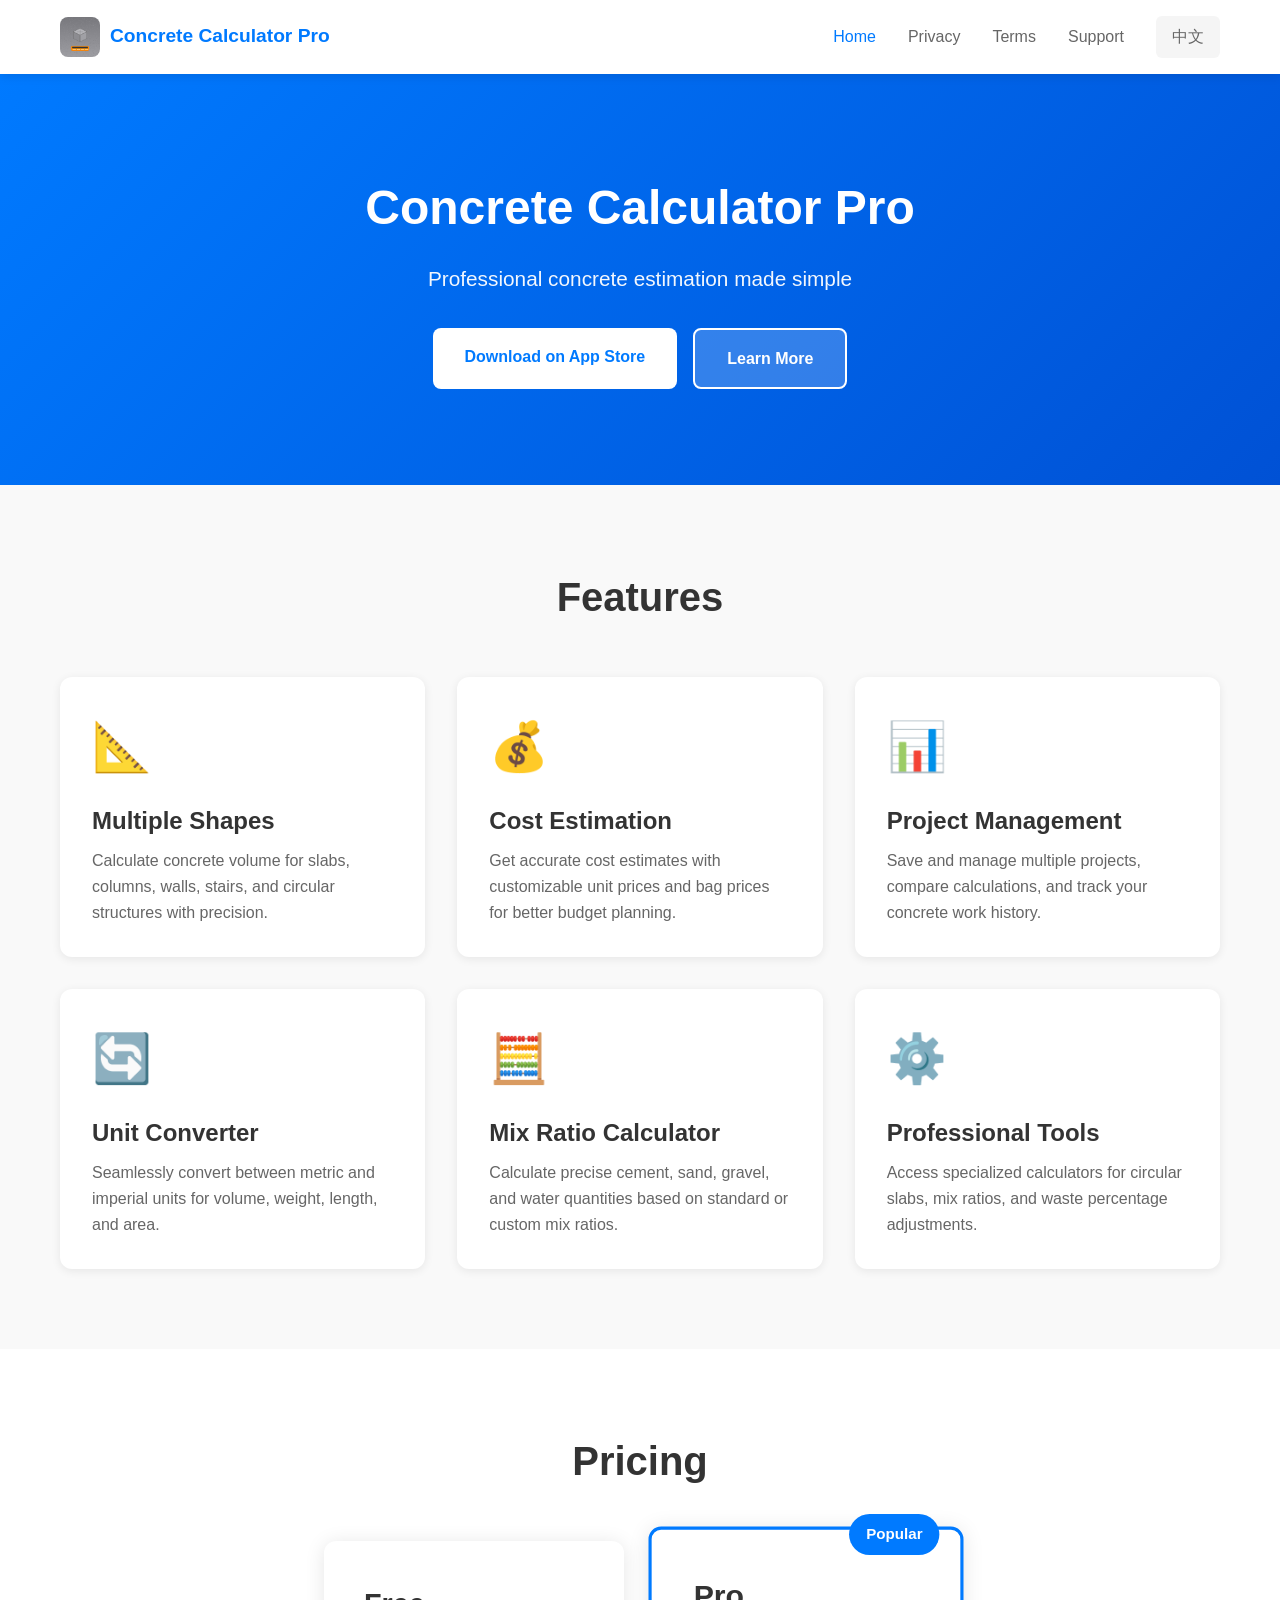
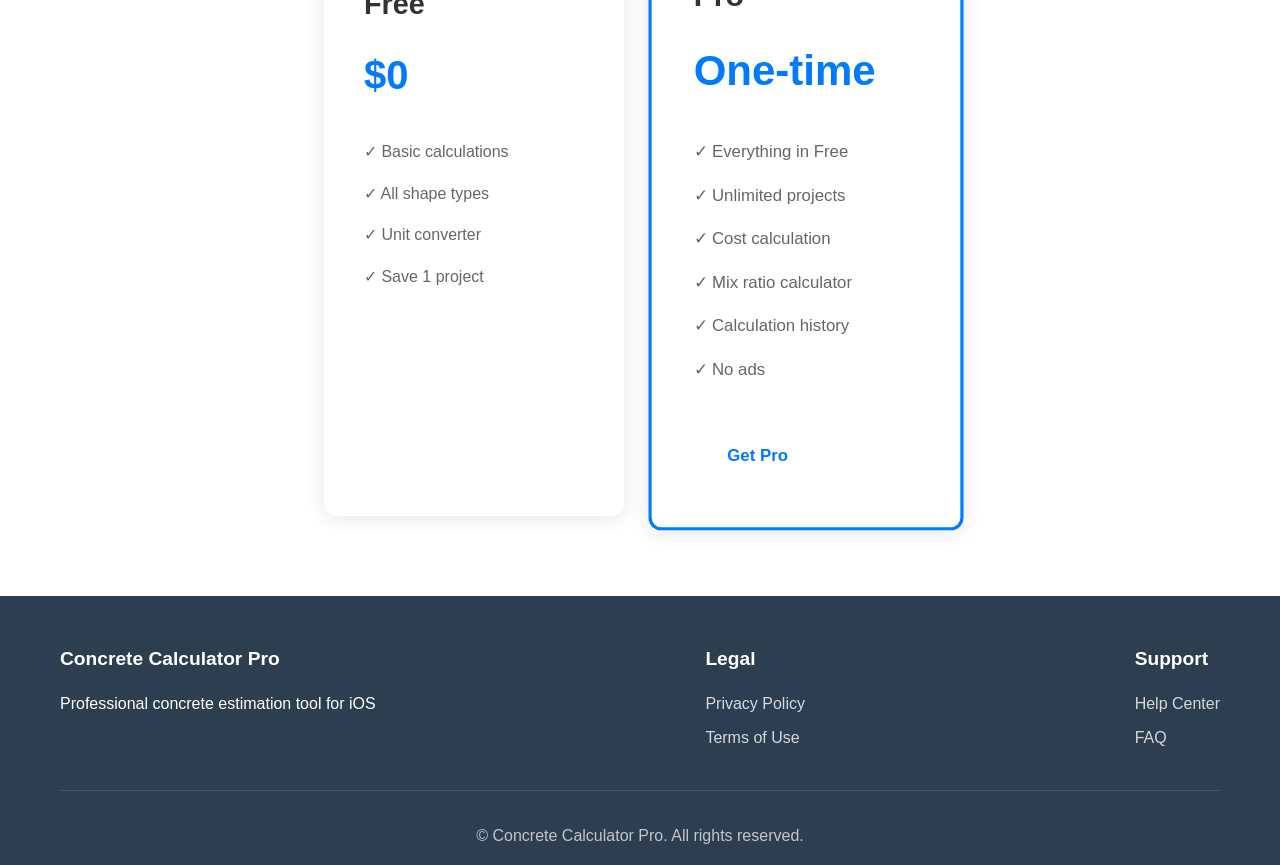
==== index.html @ f6650885 "Add files via upload" ====
<!DOCTYPE html>
<html lang="en">
<head>
    <meta charset="UTF-8">
    <meta name="viewport" content="width=device-width, initial-scale=1.0">
    <title>Concrete Calculator Pro - Professional Concrete Estimation Tool</title>
    <link rel="stylesheet" href="styles.css">
</head>
<body>
    <nav class="navbar">
        <div class="container">
            <div class="nav-brand">
                <img src="[data-uri]" alt="Concrete Calculator Pro" class="nav-logo">
                <span class="brand-name">Concrete Calculator Pro</span>
            </div>
            <div class="nav-links">
                <a href="index.html" class="active">Home</a>
                <a href="privacy.html">Privacy</a>
                <a href="terms.html">Terms</a>
                <a href="support.html">Support</a>
                <a href="zh/index.html" class="lang-switch">中文</a>
            </div>
        </div>
    </nav>

    <header class="hero">
        <div class="container">
            <div class="hero-content">
                <h1>Concrete Calculator Pro</h1>
                <p class="subtitle">Professional concrete estimation made simple</p>
                <div class="cta-buttons">
                    <a href="#" class="btn btn-primary">Download on App Store</a>
                    <a href="#features" class="btn btn-secondary">Learn More</a>
                </div>
            </div>
        </div>
    </header>

    <section id="features" class="features">
        <div class="container">
            <h2>Features</h2>
            <div class="features-grid">
                <div class="feature-card">
                    <div class="feature-icon">📐</div>
                    <h3>Multiple Shapes</h3>
                    <p>Calculate concrete volume for slabs, columns, walls, stairs, and circular structures with precision.</p>
                </div>
                <div class="feature-card">
                    <div class="feature-icon">💰</div>
                    <h3>Cost Estimation</h3>
                    <p>Get accurate cost estimates with customizable unit prices and bag prices for better budget planning.</p>
                </div>
                <div class="feature-card">
                    <div class="feature-icon">📊</div>
                    <h3>Project Management</h3>
                    <p>Save and manage multiple projects, compare calculations, and track your concrete work history.</p>
                </div>
                <div class="feature-card">
                    <div class="feature-icon">🔄</div>
                    <h3>Unit Converter</h3>
                    <p>Seamlessly convert between metric and imperial units for volume, weight, length, and area.</p>
                </div>
                <div class="feature-card">
                    <div class="feature-icon">🧮</div>
                    <h3>Mix Ratio Calculator</h3>
                    <p>Calculate precise cement, sand, gravel, and water quantities based on standard or custom mix ratios.</p>
                </div>
                <div class="feature-card">
                    <div class="feature-icon">⚙️</div>
                    <h3>Professional Tools</h3>
                    <p>Access specialized calculators for circular slabs, mix ratios, and waste percentage adjustments.</p>
                </div>
            </div>
        </div>
    </section>

    <section class="pricing">
        <div class="container">
            <h2>Pricing</h2>
            <div class="pricing-cards">
                <div class="pricing-card">
                    <h3>Free</h3>
                    <div class="price">$0</div>
                    <ul class="features-list">
                        <li>✓ Basic calculations</li>
                        <li>✓ All shape types</li>
                        <li>✓ Unit converter</li>
                        <li>✓ Save 1 project</li>
                    </ul>
                    <a href="#" class="btn btn-secondary">Download Free</a>
                </div>
                <div class="pricing-card featured">
                    <div class="badge">Popular</div>
                    <h3>Pro</h3>
                    <div class="price">One-time</div>
                    <ul class="features-list">
                        <li>✓ Everything in Free</li>
                        <li>✓ Unlimited projects</li>
                        <li>✓ Cost calculation</li>
                        <li>✓ Mix ratio calculator</li>
                        <li>✓ Calculation history</li>
                        <li>✓ No ads</li>
                    </ul>
                    <a href="#" class="btn btn-primary">Get Pro</a>
                </div>
            </div>
        </div>
    </section>

    <footer class="footer">
        <div class="container">
            <div class="footer-content">
                <div class="footer-section">
                    <h4>Concrete Calculator Pro</h4>
                    <p>Professional concrete estimation tool for iOS</p>
                </div>
                <div class="footer-section">
                    <h4>Legal</h4>
                    <ul>
                        <li><a href="privacy.html">Privacy Policy</a></li>
                        <li><a href="terms.html">Terms of Use</a></li>
                    </ul>
                </div>
                <div class="footer-section">
                    <h4>Support</h4>
                    <ul>
                        <li><a href="support.html">Help Center</a></li>
                        <li><a href="support.html#faq">FAQ</a></li>
                    </ul>
                </div>
            </div>
            <div class="footer-bottom">
                <p>&copy; Concrete Calculator Pro. All rights reserved.</p>
            </div>
        </div>
    </footer>
</body>
</html>
---- styles.css ----
* {
    margin: 0;
    padding: 0;
    box-sizing: border-box;
}

body {
    font-family: -apple-system, BlinkMacSystemFont, 'Segoe UI', Roboto, Oxygen, Ubuntu, Cantarell, sans-serif;
    line-height: 1.6;
    color: #333;
}

.container {
    max-width: 1200px;
    margin: 0 auto;
    padding: 0 20px;
}

/* Navigation */
.navbar {
    background: #fff;
    box-shadow: 0 2px 10px rgba(0,0,0,0.1);
    position: sticky;
    top: 0;
    z-index: 100;
}

.navbar .container {
    display: flex;
    justify-content: space-between;
    align-items: center;
    padding: 1rem 20px;
}

.nav-brand {
    display: flex;
    align-items: center;
    gap: 10px;
    font-size: 1.2rem;
    font-weight: 600;
    color: #007AFF;
}

.nav-brand .nav-logo {
    width: 40px;
    height: 40px;
    border-radius: 8px;
}

.brand-name {
    color: #007AFF;
}

.nav-links {
    display: flex;
    gap: 2rem;
    align-items: center;
}

.nav-links a {
    text-decoration: none;
    color: #666;
    font-weight: 500;
    transition: color 0.3s;
}

.nav-links a:hover,
.nav-links a.active {
    color: #007AFF;
}

.lang-switch {
    padding: 0.5rem 1rem;
    background: #f5f5f5;
    border-radius: 6px;
}

/* Hero Section */
.hero {
    background: linear-gradient(135deg, #007AFF 0%, #0051D5 100%);
    color: white;
    padding: 6rem 0;
    text-align: center;
}

.hero-content {
    max-width: 800px;
    margin: 0 auto;
}

.app-icon {
    font-size: 5rem;
    margin-bottom: 1rem;
}

.hero h1 {
    font-size: 3rem;
    margin-bottom: 1rem;
}

.hero .subtitle {
    font-size: 1.3rem;
    margin-bottom: 2rem;
    opacity: 0.95;
}

.cta-buttons {
    display: flex;
    gap: 1rem;
    justify-content: center;
    flex-wrap: wrap;
}

.btn {
    padding: 1rem 2rem;
    border-radius: 8px;
    text-decoration: none;
    font-weight: 600;
    transition: all 0.3s;
    display: inline-block;
}

.btn-primary {
    background: white;
    color: #007AFF;
}

.btn-primary:hover {
    transform: translateY(-2px);
    box-shadow: 0 4px 12px rgba(0,0,0,0.2);
}

.btn-secondary {
    background: rgba(255,255,255,0.2);
    color: white;
    border: 2px solid white;
}

.btn-secondary:hover {
    background: white;
    color: #007AFF;
}

/* Features Section */
.features {
    padding: 5rem 0;
    background: #f9f9f9;
}

.features h2 {
    text-align: center;
    font-size: 2.5rem;
    margin-bottom: 3rem;
    color: #333;
}

.features-grid {
    display: grid;
    grid-template-columns: repeat(auto-fit, minmax(300px, 1fr));
    gap: 2rem;
}

.feature-card {
    background: white;
    padding: 2rem;
    border-radius: 12px;
    box-shadow: 0 2px 10px rgba(0,0,0,0.08);
    transition: transform 0.3s;
}

.feature-card:hover {
    transform: translateY(-5px);
}

.feature-icon {
    font-size: 3rem;
    margin-bottom: 1rem;
}

.feature-card h3 {
    font-size: 1.5rem;
    margin-bottom: 0.5rem;
    color: #333;
}

.feature-card p {
    color: #666;
    line-height: 1.6;
}

/* Pricing Section */
.pricing {
    padding: 5rem 0;
}

.pricing h2 {
    text-align: center;
    font-size: 2.5rem;
    margin-bottom: 3rem;
}

.pricing-cards {
    display: flex;
    gap: 2rem;
    justify-content: center;
    flex-wrap: wrap;
}

.pricing-card {
    background: white;
    padding: 2.5rem;
    border-radius: 12px;
    box-shadow: 0 2px 20px rgba(0,0,0,0.1);
    width: 300px;
    position: relative;
}

.pricing-card.featured {
    border: 3px solid #007AFF;
    transform: scale(1.05);
}

.pricing-card .badge {
    position: absolute;
    top: -15px;
    right: 20px;
    background: #007AFF;
    color: white;
    padding: 0.5rem 1rem;
    border-radius: 20px;
    font-size: 0.9rem;
    font-weight: 600;
}

.pricing-card h3 {
    font-size: 1.8rem;
    margin-bottom: 1rem;
    color: #333;
}

.price {
    font-size: 2.5rem;
    font-weight: 700;
    color: #007AFF;
    margin-bottom: 1.5rem;
}

.features-list {
    list-style: none;
    margin-bottom: 2rem;
}

.features-list li {
    padding: 0.5rem 0;
    color: #666;
}

/* Content Pages */
.content-page {
    padding: 4rem 0;
    min-height: 60vh;
}

.content-page h1 {
    font-size: 2.5rem;
    margin-bottom: 2rem;
    color: #333;
}

.content-page h2 {
    font-size: 1.8rem;
    margin-top: 2.5rem;
    margin-bottom: 1rem;
    color: #007AFF;
}

.content-page h3 {
    font-size: 1.3rem;
    margin-top: 2rem;
    margin-bottom: 0.8rem;
    color: #333;
}

.content-page p {
    margin-bottom: 1rem;
    line-height: 1.8;
    color: #666;
}

.content-page ul {
    margin-left: 2rem;
    margin-bottom: 1.5rem;
}

.content-page li {
    margin-bottom: 0.5rem;
    color: #666;
}

.last-updated {
    color: #999;
    font-style: italic;
    margin-bottom: 2rem;
}

/* FAQ */
.faq-item {
    background: white;
    padding: 1.5rem;
    margin-bottom: 1.5rem;
    border-radius: 8px;
    box-shadow: 0 2px 8px rgba(0,0,0,0.05);
}

.faq-item h3 {
    color: #007AFF;
    margin-bottom: 0.8rem;
    font-size: 1.2rem;
}

.faq-item p {
    color: #666;
    line-height: 1.6;
}

/* Footer */
.footer {
    background: #2c3e50;
    color: white;
    padding: 3rem 0 1rem;
}

.footer-content {
    display: flex;
    justify-content: space-between;
    align-items: flex-start;
    margin-bottom: 2rem;
    flex-wrap: wrap;
    gap: 2rem;
}

.footer-section h4 {
    margin-bottom: 1rem;
    font-size: 1.2rem;
}

.footer-section ul {
    list-style: none;
}

.footer-section ul li {
    margin-bottom: 0.5rem;
}

.footer-section a {
    color: rgba(255,255,255,0.8);
    text-decoration: none;
    transition: color 0.3s;
}

.footer-section a:hover {
    color: white;
}

.footer-bottom {
    text-align: center;
    padding-top: 2rem;
    border-top: 1px solid rgba(255,255,255,0.1);
    color: rgba(255,255,255,0.7);
}

/* Responsive */
@media (max-width: 768px) {
    .hero h1 {
        font-size: 2rem;
    }

    .hero .subtitle {
        font-size: 1.1rem;
    }

    .nav-links {
        gap: 1rem;
        font-size: 0.9rem;
    }

    .features h2,
    .pricing h2 {
        font-size: 2rem;
    }

    .pricing-card.featured {
        transform: scale(1);
    }

    .navbar .container {
        flex-direction: column;
        gap: 1rem;
    }

    .nav-links {
        flex-wrap: wrap;
        justify-content: center;
    }
}
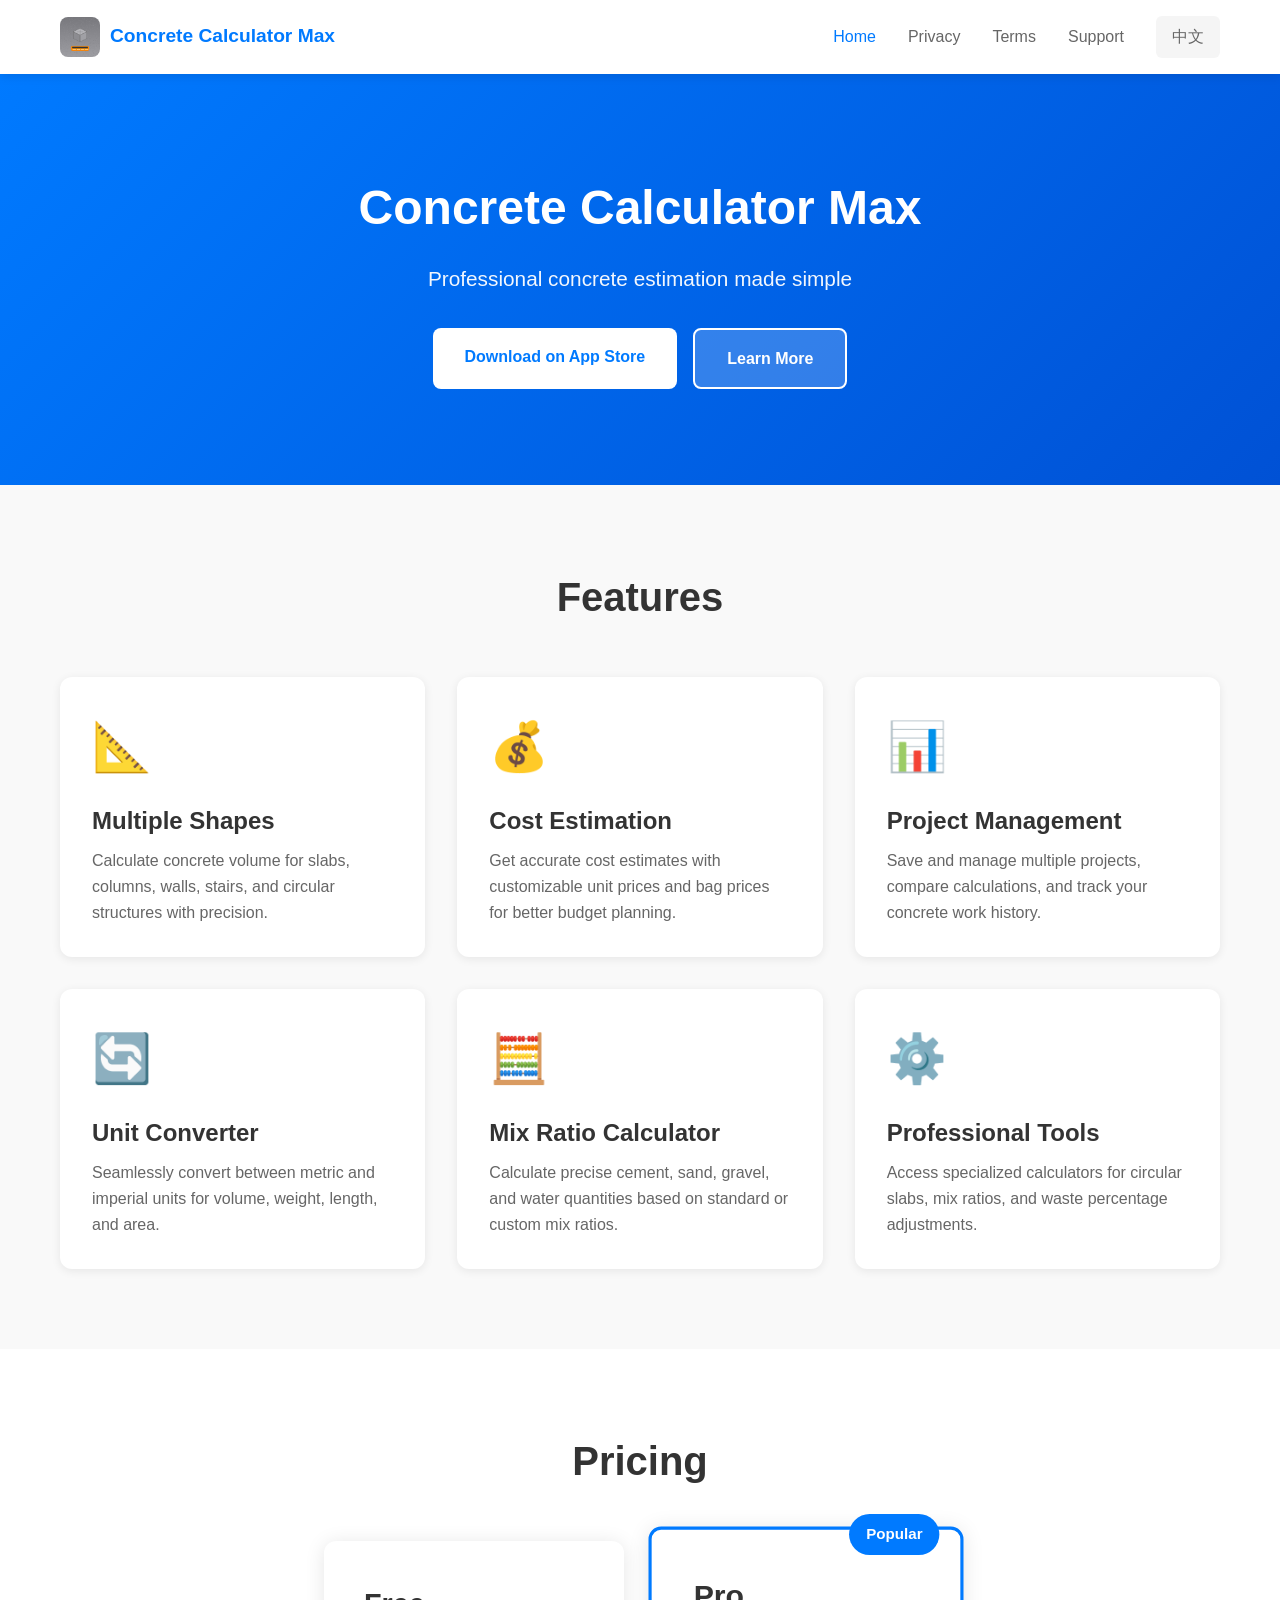
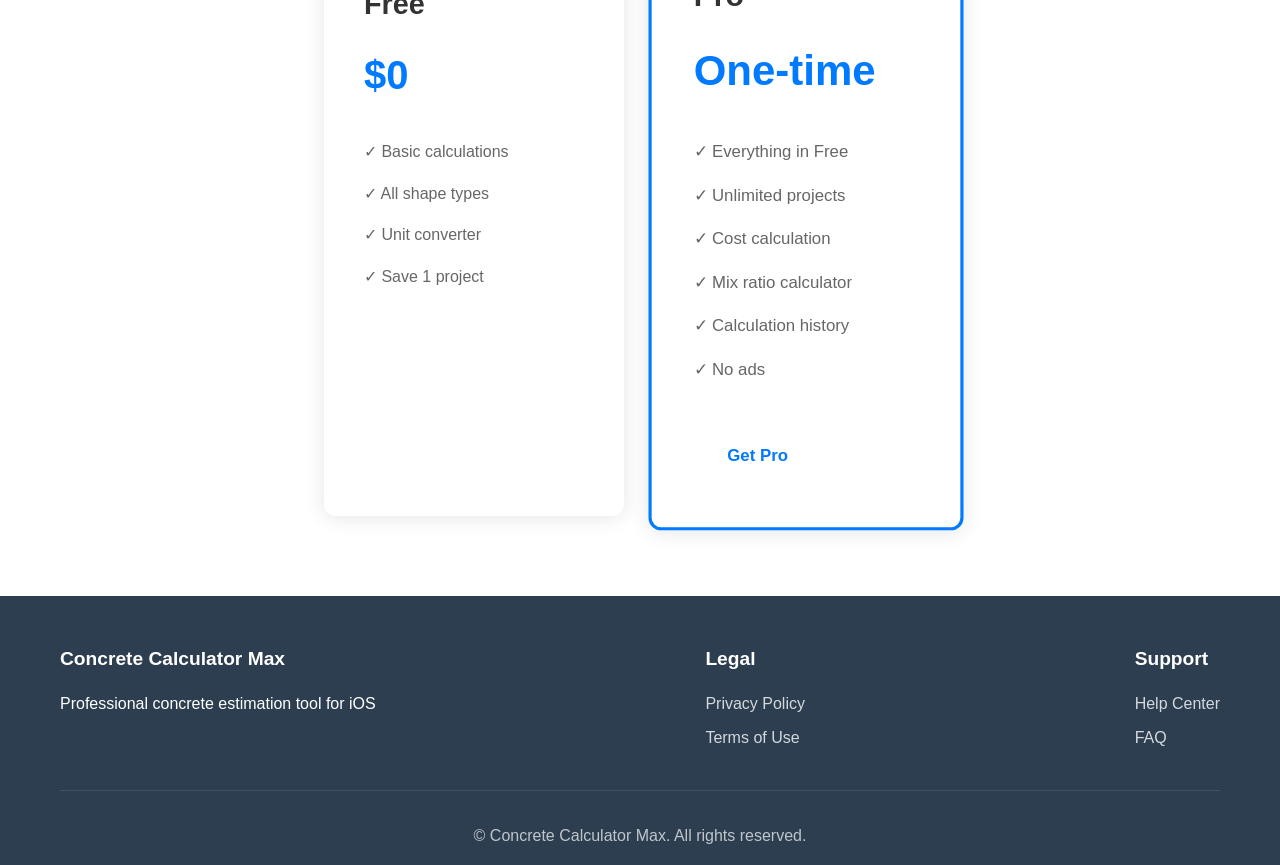
==== commit 3b0fe49a: "Add files via upload" ====
--- a/index.html
+++ b/index.html
@@ -3,15 +3,15 @@
 <head>
     <meta charset="UTF-8">
     <meta name="viewport" content="width=device-width, initial-scale=1.0">
-    <title>Concrete Calculator Pro - Professional Concrete Estimation Tool</title>
+    <title>Concrete Calculator Max - Professional Concrete Estimation Tool</title>
     <link rel="stylesheet" href="styles.css">
 </head>
 <body>
     <nav class="navbar">
         <div class="container">
             <div class="nav-brand">
-                <img src="[data-uri]" alt="Concrete Calculator Pro" class="nav-logo">
-                <span class="brand-name">Concrete Calculator Pro</span>
+                <img src="[data-uri]" alt="Concrete Calculator Max" class="nav-logo">
+                <span class="brand-name">Concrete Calculator Max</span>
             </div>
             <div class="nav-links">
                 <a href="index.html" class="active">Home</a>
@@ -26,7 +26,7 @@
     <header class="hero">
         <div class="container">
             <div class="hero-content">
-                <h1>Concrete Calculator Pro</h1>
+                <h1>Concrete Calculator Max</h1>
                 <p class="subtitle">Professional concrete estimation made simple</p>
                 <div class="cta-buttons">
                     <a href="#" class="btn btn-primary">Download on App Store</a>
@@ -111,7 +111,7 @@
         <div class="container">
             <div class="footer-content">
                 <div class="footer-section">
-                    <h4>Concrete Calculator Pro</h4>
+                    <h4>Concrete Calculator Max</h4>
                     <p>Professional concrete estimation tool for iOS</p>
                 </div>
                 <div class="footer-section">
@@ -130,7 +130,7 @@
                 </div>
             </div>
             <div class="footer-bottom">
-                <p>&copy; Concrete Calculator Pro. All rights reserved.</p>
+                <p>&copy; Concrete Calculator Max. All rights reserved.</p>
             </div>
         </div>
     </footer>
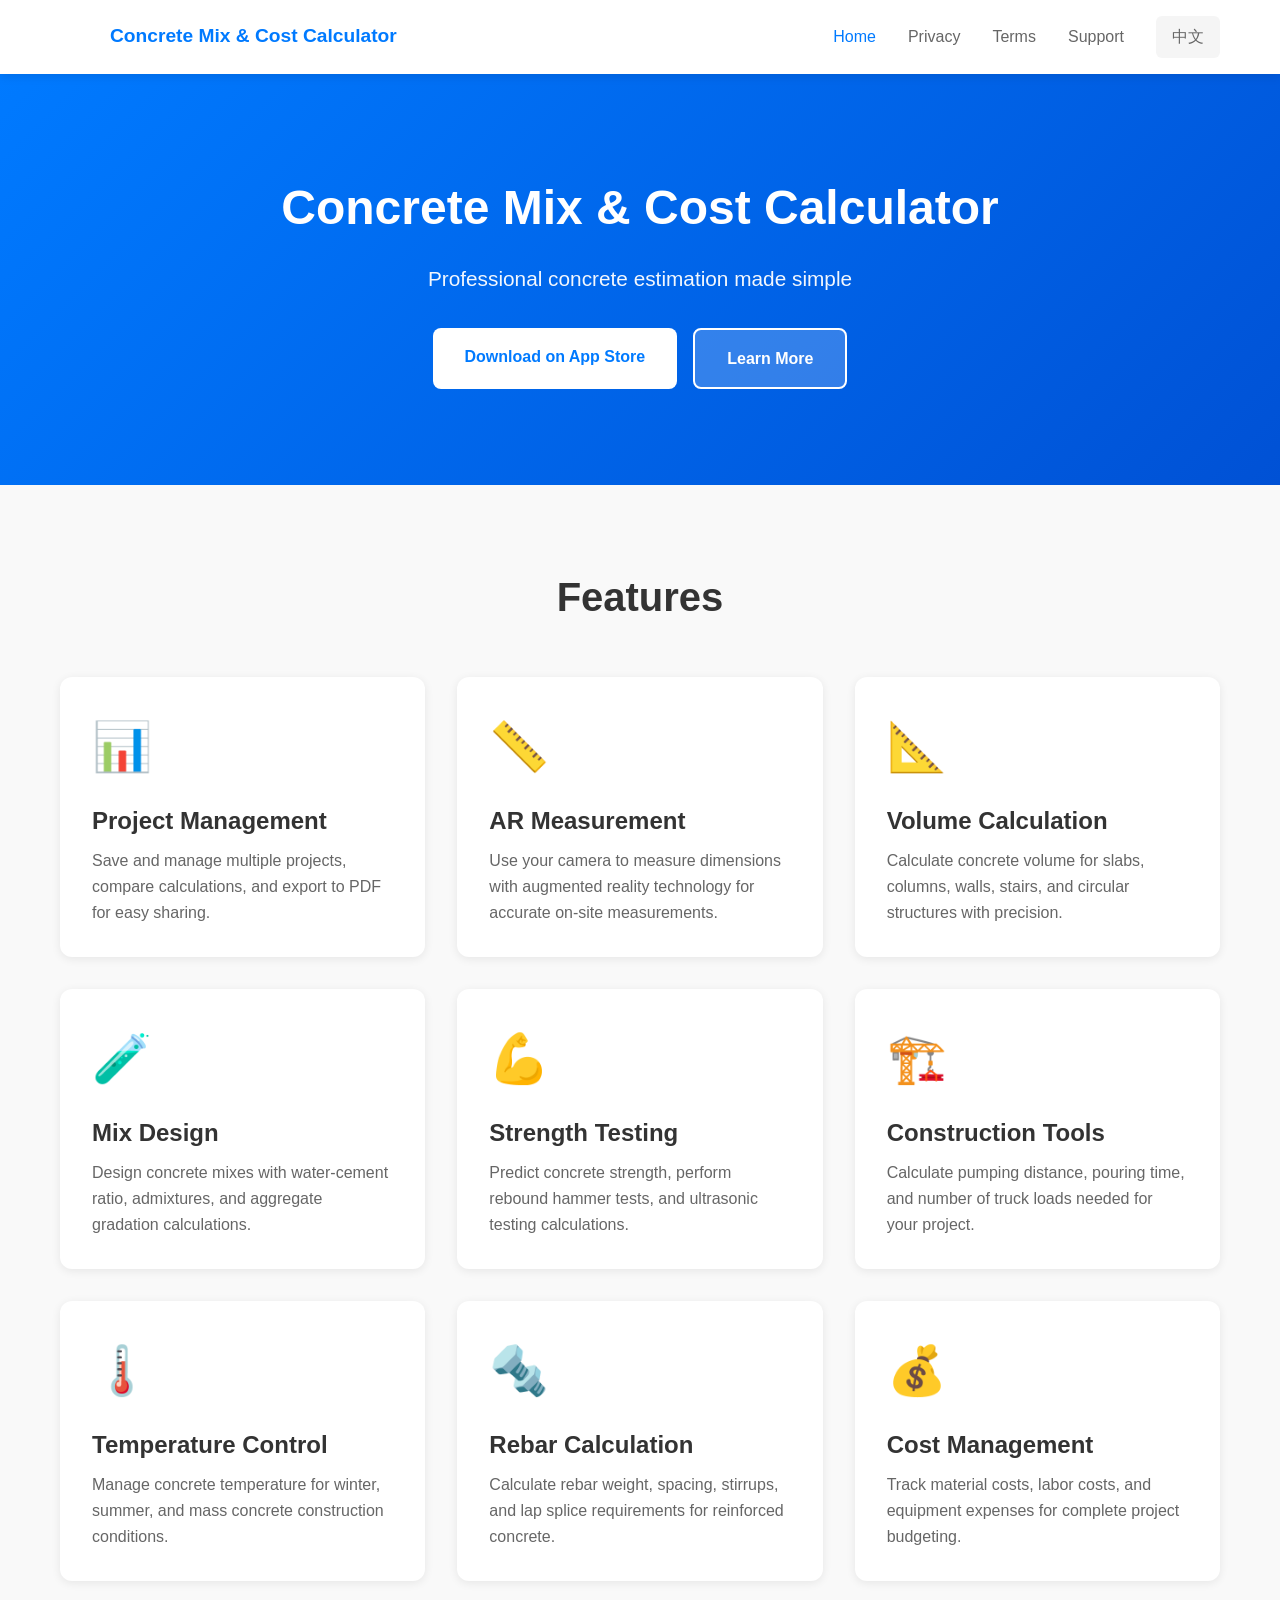
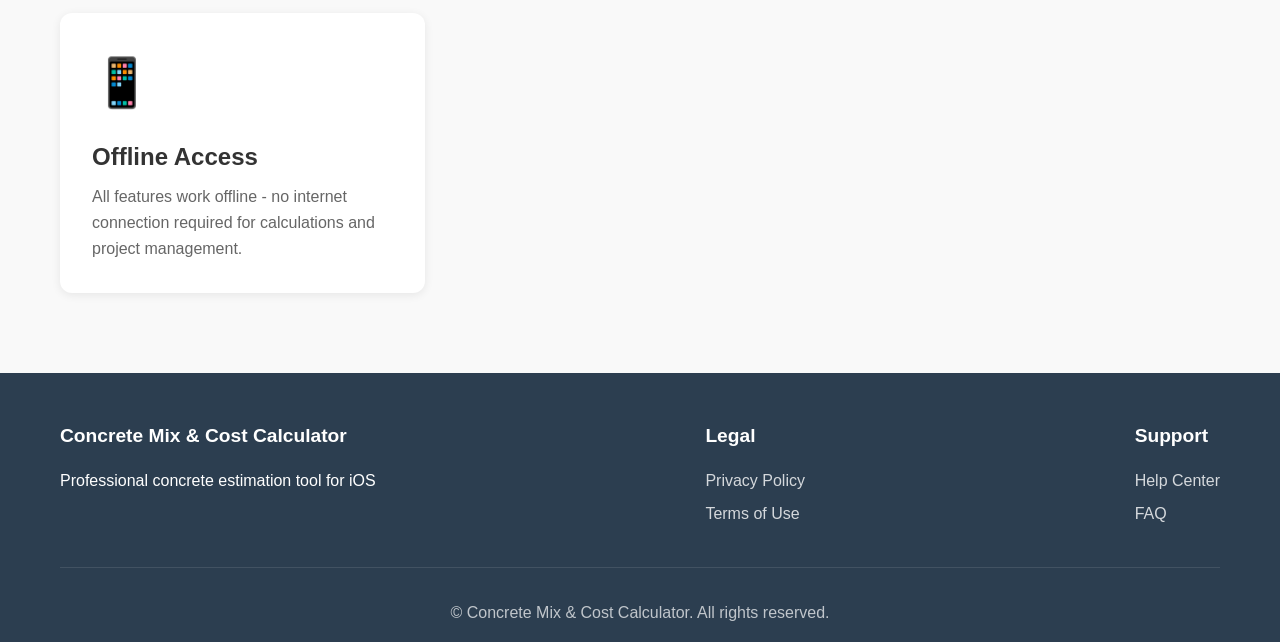
==== commit 71e9a7b5: "Add files via upload" ====
--- a/index.html
+++ b/index.html
@@ -3,15 +3,15 @@
 <head>
     <meta charset="UTF-8">
     <meta name="viewport" content="width=device-width, initial-scale=1.0">
-    <title>Concrete Calculator Max - Professional Concrete Estimation Tool</title>
+    <title>Concrete Mix & Cost Calculator - Professional Concrete Estimation Tool</title>
     <link rel="stylesheet" href="styles.css">
 </head>
 <body>
     <nav class="navbar">
         <div class="container">
             <div class="nav-brand">
-                <img src="[data-uri]" alt="Concrete Calculator Max" class="nav-logo">
-                <span class="brand-name">Concrete Calculator Max</span>
+                <div class="nav-logo"></div>
+                <span class="brand-name">Concrete Mix & Cost Calculator</span>
             </div>
             <div class="nav-links">
                 <a href="index.html" class="active">Home</a>
@@ -26,7 +26,7 @@
     <header class="hero">
         <div class="container">
             <div class="hero-content">
-                <h1>Concrete Calculator Max</h1>
+                <h1>Concrete Mix & Cost Calculator</h1>
                 <p class="subtitle">Professional concrete estimation made simple</p>
                 <div class="cta-buttons">
                     <a href="#" class="btn btn-primary">Download on App Store</a>
@@ -41,67 +41,54 @@
             <h2>Features</h2>
             <div class="features-grid">
                 <div class="feature-card">
+                    <div class="feature-icon">📊</div>
+                    <h3>Project Management</h3>
+                    <p>Save and manage multiple projects, compare calculations, and export to PDF for easy sharing.</p>
+                </div>
+                <div class="feature-card">
+                    <div class="feature-icon">📏</div>
+                    <h3>AR Measurement</h3>
+                    <p>Use your camera to measure dimensions with augmented reality technology for accurate on-site measurements.</p>
+                </div>
+                <div class="feature-card">
                     <div class="feature-icon">📐</div>
-                    <h3>Multiple Shapes</h3>
+                    <h3>Volume Calculation</h3>
                     <p>Calculate concrete volume for slabs, columns, walls, stairs, and circular structures with precision.</p>
                 </div>
                 <div class="feature-card">
-                    <div class="feature-icon">💰</div>
-                    <h3>Cost Estimation</h3>
-                    <p>Get accurate cost estimates with customizable unit prices and bag prices for better budget planning.</p>
+                    <div class="feature-icon">🧪</div>
+                    <h3>Mix Design</h3>
+                    <p>Design concrete mixes with water-cement ratio, admixtures, and aggregate gradation calculations.</p>
                 </div>
                 <div class="feature-card">
-                    <div class="feature-icon">📊</div>
-                    <h3>Project Management</h3>
-                    <p>Save and manage multiple projects, compare calculations, and track your concrete work history.</p>
+                    <div class="feature-icon">💪</div>
+                    <h3>Strength Testing</h3>
+                    <p>Predict concrete strength, perform rebound hammer tests, and ultrasonic testing calculations.</p>
                 </div>
                 <div class="feature-card">
-                    <div class="feature-icon">🔄</div>
-                    <h3>Unit Converter</h3>
-                    <p>Seamlessly convert between metric and imperial units for volume, weight, length, and area.</p>
+                    <div class="feature-icon">🏗️</div>
+                    <h3>Construction Tools</h3>
+                    <p>Calculate pumping distance, pouring time, and number of truck loads needed for your project.</p>
                 </div>
                 <div class="feature-card">
-                    <div class="feature-icon">🧮</div>
-                    <h3>Mix Ratio Calculator</h3>
-                    <p>Calculate precise cement, sand, gravel, and water quantities based on standard or custom mix ratios.</p>
+                    <div class="feature-icon">🌡️</div>
+                    <h3>Temperature Control</h3>
+                    <p>Manage concrete temperature for winter, summer, and mass concrete construction conditions.</p>
                 </div>
                 <div class="feature-card">
-                    <div class="feature-icon">⚙️</div>
-                    <h3>Professional Tools</h3>
-                    <p>Access specialized calculators for circular slabs, mix ratios, and waste percentage adjustments.</p>
+                    <div class="feature-icon">🔩</div>
+                    <h3>Rebar Calculation</h3>
+                    <p>Calculate rebar weight, spacing, stirrups, and lap splice requirements for reinforced concrete.</p>
                 </div>
-            </div>
-        </div>
-    </section>
-
-    <section class="pricing">
-        <div class="container">
-            <h2>Pricing</h2>
-            <div class="pricing-cards">
-                <div class="pricing-card">
-                    <h3>Free</h3>
-                    <div class="price">$0</div>
-                    <ul class="features-list">
-                        <li>✓ Basic calculations</li>
-                        <li>✓ All shape types</li>
-                        <li>✓ Unit converter</li>
-                        <li>✓ Save 1 project</li>
-                    </ul>
-                    <a href="#" class="btn btn-secondary">Download Free</a>
+                <div class="feature-card">
+                    <div class="feature-icon">💰</div>
+                    <h3>Cost Management</h3>
+                    <p>Track material costs, labor costs, and equipment expenses for complete project budgeting.</p>
                 </div>
-                <div class="pricing-card featured">
-                    <div class="badge">Popular</div>
-                    <h3>Pro</h3>
-                    <div class="price">One-time</div>
-                    <ul class="features-list">
-                        <li>✓ Everything in Free</li>
-                        <li>✓ Unlimited projects</li>
-                        <li>✓ Cost calculation</li>
-                        <li>✓ Mix ratio calculator</li>
-                        <li>✓ Calculation history</li>
-                        <li>✓ No ads</li>
-                    </ul>
-                    <a href="#" class="btn btn-primary">Get Pro</a>
+                <div class="feature-card">
+                    <div class="feature-icon">📱</div>
+                    <h3>Offline Access</h3>
+                    <p>All features work offline - no internet connection required for calculations and project management.</p>
                 </div>
             </div>
         </div>
@@ -111,7 +98,7 @@
         <div class="container">
             <div class="footer-content">
                 <div class="footer-section">
-                    <h4>Concrete Calculator Max</h4>
+                    <h4>Concrete Mix & Cost Calculator</h4>
                     <p>Professional concrete estimation tool for iOS</p>
                 </div>
                 <div class="footer-section">
@@ -130,7 +117,7 @@
                 </div>
             </div>
             <div class="footer-bottom">
-                <p>&copy; Concrete Calculator Max. All rights reserved.</p>
+                <p>&copy; Concrete Mix & Cost Calculator. All rights reserved.</p>
             </div>
         </div>
     </footer>
--- a/styles.css
+++ b/styles.css
@@ -403,3 +403,37 @@
         justify-content: center;
     }
 }
+
+
+
+
+/* App Logo */
+.nav-logo {
+    width: 40px;
+    height: 40px;
+    border-radius: 8px;
+    background-size: cover;
+    background-position: center;
+    display: inline-block;
+    background-image: url('[data-uri]:image/png;base64,iVBORw0KGgoAAAANSUhEUgAABAAAAAQACAIAAADwf7zUAAEAAElEQVR4nOz96Y4ty7qeh8UYNarv+5rdmmutvc4+h4ekKIGGCMGEAd4B/+gKBEiAfAMiIYqNKNqGf0iiSMk2wCvgn3MHBIxjCBRM2vSRyN2sZq7Z1Ky+71vjZOzx7ZgRkTmyiT7e58dEZs6qMbJGk/m+X3xN77/4L/4OS53x8XG+cX9/7/tcAAAAAAC+oN/v0/bT05PXcwFZ8PsPXJKMF5Ttrq2teTovAErZ2toy+4BrQ8w+LAAAAOPqX90FwAYDlitcD62trR0cHPg+lxT46quvGGPv37/3eA4bGxu0vbe3Z/CRX716xTc+ffrE7Kv/ra2tnZ0dIw8o6n582gEAIDS0cr/f72MdIBz+6I/+iG/86le/YqnQSzgFSAz2S/BcIOghs+qf48sDiOrfoAcg6S9i1QZYUv8EPvMAABAOZfF+GICgpL9ImDZgMBg8PDzU//msl5mghJJBVf9lB8PHlPoHAADQmqUC32cBQC0GgwH9W5OsDQAwBUX9/aYAGUcb/q84DgAAQcEr3yrWw4EWkv7wADnzR7rwf8Vxj/DYf6MVgJRrAO7v77VXPfQCskEd6f/ixQvG2OfPn1lyzM3NMcYuLi5YSBwcHEhZQFj18ksIpTJ5Mjs7e3l5yXJCuv3xXdz+6iCJ/qWlpZOTE3tP9/T0pGYBIf/H0htq9a30SyP1jxUADVNDfJ9IanD1L24kpv7FjXAQFT/UfyClMmLNTHoEeP2cnZ2lfwFwz9shZT8gyX2of6t2zt+5hEXKRcAt5gBI962bmxub55URqug3vg7gqwhYFf2O1wG+/fZb2v7xxx9dPjWojyr6k1wHEC+hQV0/c1sBGNkDAziLGUu6/+eff+7yaKARZXL/pPZ7GlERcFOyWAG4H+L7RIAt+v2+FN422wY0WET1r+4C4BIpgBLUOkBW6h90hwRiO/U/P0SN+lesAwDgkpRrAEzNY3r37p3vc4mez58/i4sA1eF/Wqlves8mD2Bw/ZQH+yvmAFxcXIiLAC7D/1q5/+2332IdIEDev38fQrdc4Ay+JplJJCJJWgf+5+fnTZ8LKKXX6z0/P9t7/F8Vwf4k5wB4MACTk5OMsdvbWxYeNzc3PGolTmP9+uuv4QEMeoCa6j+oVfvqxv/kAUIrAgZheoCI1P+bN2/4xocPH+pfP2mX5QplJG5sbHjxAOiB4Quof5f0ej0HHoClpfu9pQBx9S9uhMZNge+zSJPPBTYeWQz5eymfuihw/7wgLt4XsNjUv7RdAV08c76KSvVIDgaSrK+v234K0I6joyPpCGoADMJ1f4X61y7jJNwIKFwDIIn+YD1AkvyiIOFWGE9DfJ8IAKGzNSTGGMrMEBYAC0M8ngNX/6oHkCrfUAgXggeA+jfOyNi/JPeh/hunAH3zzTd846effmIZ8O7du6+//pq2WeRw6S+2wwsktUbl8vKydQ2Aug57fn7O0uXHH39UywASKAAQOy9VJ1+Zgud3JrnIqyLq/q2trYgmT0uin+9eXV35Oh9R9y8sLJydnfHtvb09MepvOwVof39/fX19f39f+78Q/SFwdHSU9s0ocCD6268AkPqXtpsi5f2HWQZAvBvCkrv3B6v+OZdDumdhJp+OKcn9xNS/m6HLVN0V4HBHv4h5/3VqAIAq+t0UAJSpf+AerdBPSf2PnGkA0lkBUBX/N99803od4Pb2NuQi4FT54Ycf+CLADz/80O4RIloPkUT//Px8ShdflQREf7Xcf/XqlZt1AKASju4vy/mZmZnxuAhQAfr/ZMv5+bl4G0rpBiTq/rdv36oZTVH0OaDGfRd5V+55mANwW+D+eTPnh4KO6l/aBvmwVMBShDJ/MkkBEnN+DOb/rA5h2UA5P9K2lpUh9s8L+OdcgKXCyJkGUQw7F9t2zylzPLPC/xwA3jYu55YRgaMq/sD7oiYcffEFSf+lpSXvyZTfffcd3/j+++9NPWYm0p8wm/cviX6+e3h4yNKlYjCIFlH3r6ysqJ1hAIgdSfR/9dVXga8DOMNXL2ADKwBqtk/N/J+JIRU/Q02jg5oZGRd/WOD7LMKCRD/Uf2KQ+pe2a/JyiOnzypGvh7iptCnL83Gc//OqoGwXgNwYDBzFkXsFLDY2in4ADnoB20oBEhV/HfUv6f4yGxDy3PhYIOkPDyCR2NqrXyjqbzv8r42nmioAEHU/PIDZhUHVA2SVCwSAxC+HsIRQM/75xZl7ACnebzb8T9K/uwcQ8/4v7NcA8Nh/rCsAnJ+GsCwZuZThBUn0W/IAarZPyPk/wBInBQ6eSJL7OZf/2mvV3xFtIZCDdYCrgrJdB5QF+1+9elXdH0/M+UH+T/KIuj9hD/Dzzz8/PDwwxvi/ougPPPmHD+68cFUB7F7987XZkT9mfu2mTChPTEzc3d3FODee/iL1T8iExKYigMCpEP3ff/+9jRqAACHpH1erfgeE2fNnZH+8VHU/HxEdTrco76iK/5e//OVvfvMblug6AKl/q9L/+fmZx/5Hjv0CXw/V2shyTQ9dgEQwN74Lv/71ryt2zZLkVISOxJiPmADfD2n6i9vb29rtAJEC/2GuA1STdhGwlgxXyLn6FzcAsMRzge+zCB0p8F+9DuC/C1D40v/u7o4vAngM/0snsLa2xjd+/etf88wfq+oflKn/Xq8nXZJovSjPxaLACVz3g8D59OmTNgsoz0Q1SfS/efMG6wCO4fKuIjDXZWqTDV6/fs03Pn786PtcgIUVgDLdE7UeuisIIQdJVP98+9cFLELcNMaeEjD4sFz3l6n/ilw4x4yPj/s+BdAYKecntBQgreCgmvvDAucnBdyBVloVqNk+lvJ/xEwP7Q/wupTq6hQv6l/aBvYuztVZG72/9bf+q+qHo0EPagF4I81xf39f89dB9Yu5sLAwOzvLGLu8vIx3qX15eVncPT4+tvEsfOy0iL0hdCM/9mLAzE2ojBq0SWmaIAo2NzcZY7u7uyxIxBlA9e8OaUDyt/uaUllWQ5gZhi9evBB3x8bGaBsxXZE/+IM/4Bu//e1v3czk0n4HgxraI62e5blu5gb+8Rh5WR7U/4TVfEQSPaSHIP3NwtU/3+AeIHb1z48Y9wCq+ucHvQyi9rJc/vDwMBgMoP4jJVjpn6fot5RLpqYRBqv+VR4fH7kHgPqXsKT7mxKO+u+I7dza9fV1vrG/v8/ip+bF2WINAHS/ESTBKr2qkYb/c0NbIefMA9h+CgAyR8yyaJFyLXmAYNW/FP7nPD4+sthIoKndzz//HN0SnFhC0yj8L+XWmvUA60PpL+6mYQPa1wCoC0zVx4EN5ubmxEg2V/+xtNrNDdXxwgMDkDxSjnW7lGs+5TTSWadxIWbM1+mVHiwk+qNQ/5xPQ3yfCAigDSioyWQB7b4vYNGiZvtYqgFwjKj4of4BSB6t3A+n7BKkzc8Fvs8iYta/DP+PPJ4YMADAD6Li76j+vx0iHdfm+tsuALgfYvVZQAVjAr7PBWTBXgFLnc+fPzc6DoARxJyfqPtJRmMAymwl7KZLxFHVzsZWO+N4SJcHEXX/SA/gpfy3rOcPembbQBL98ADANiT9g/UAfAFZWkbOFjHvP94agNzgrdih/s3ifxAYqMaS7n/9+nXTvg1UARZOvEdV/N9+++2PP/4YguiX+PDhg7YNKP0J0mmDFmjl/tjYWIx1iqALpHQD+fp7RBL9Hdug8Yt/gPeCRkD3A87+/r422yeTIuAqA8CD/S3mAIDA4TM4GnkAsf/DixcvIr3u+0UN+UvLF/AAAJiVvLbb/v7000/ffPMNj/1vbGzQQRYGlloh4/oPQBYrANnqfupVn0Z9qsjHjx9bq386gnsAACA0VMnrxgOIu/aeCwBglv0i2J/YHICaIAVo9KQqGzOqvJPG3JYff/xRygJCED0NomiLDsJf5+T88MMPVp8rc9FP39CyqcYABM5+TrqfQBegunNqFxcXPZ0OqEJU/NGpf1Mnvz6EJYEkI+qrCm2uPwoAMlf/jLFf/OIX/s4lZaTBBYnNMXgzxPeJAGCF3t/6W/+VnUdOygAwxp6enhhjp6enLEukLCDk/4SDpPu9RzL49LrW9etlcr++sBBLgaNW/ygQb0eZ3Le9DhBLTpTBhCjttzKNdQBJ96Npm3H4hTrqS3TsYAUA1EJU/FD/YKT6l7Zd8ijAoqW6v60pUlo4AlrstUIu8+QJLAKoUX+sA5iFwjQpdWr+RsD2c1HLgS6gBkDD8fGxtAjAw/+ZA90PgBYSB3GFCUn6r6+ve184AvZAL1QQ+LSWqIM1HEn0f/PNN/ZKg7j639jY6Dh7BCsAesSqX1L/vvJ/kIYIKhClG2Sce8TvZkTfUynwj3UAAABohzbkb28dgOv+7pMHYQBGz6k9HeLlNEhSeNcWc0P8ngZQ2R+SwOxqbf5AsEkF9lIFoq5u94s21z/PAgCrlOX6J1ADoC7lxbW4FzhSvD+B8L97jMwdRwpQ0Ehi4s2bN14uQ5Lo57uWRhS7BN3rbND9g9Hr9dAG1Lbul0ZghuAeDfLDDz+IpcAhqP8/+IM/oO3f/va3Xs8FNJvdDvVvnMfHx0ZFwLOzs3zj8vLS8qllBAwAyBFJU/Jd2IBwyFb0u4Q8QGLqPxzRr1X/fDcND8CvmalGUjLU/fyD6ubDWT/wT+qfb5vyAAsLC2dnZyxjkAIUCvNDKi5AIYT/Rx4HIB9iTxUIJHMsbST1X3EwUp6H+D4R0An6TKb04SxjYWGB/u3I5ubmVUF08wEHIweppDEyNmQk0c93z8/PpYXIuISFe9bW1vjGwcFB6+51uIclP8jCeDMrpAqAiOAN7tKbbQ9AI87OzoysAGxubtL21dXVzMxMLOq/1ACIYxRfv34ND+AXqIqa0l/cHWkD0sZqD7Kox9i9ePHChgcY+TOUkh5UagrICmpvvby8DA8AJH7729+6TAGqz+XlpY0agDML+T8eb7svX77kG9vb22U/s7W1tbOzQ7tIAQor/D/yeDg1nQkUAUfKWkHFD/DuYw5mkYBqZoeIBallc2oBAMAvvy1g4XE5xPeJBAqpf2lbZGtri/7lwACAuCmTwmtra39YkFj3Ovp7KzwAD0JgBcAvFLISL7gceICs0CoqLzKLov4I/wNghN3dXe12gPDY/+gVADHnB/k/4KKgbDdMVldX+YbWAwRInWokbbKTFqh/ETHnx81Aa7FtBXDGxhAWGJLc9xhk5cNtfD07AOmxO4QFj6j+q4qAofvdcH5+rs32oSLgcAhE9C8tLdH2yclJtfrn/OEf/uGvf/3rkLvXUUeCzLuSlfHdd9/R9vfff9/iEdzofuARUfdvbGwYGZRjkDAzKwBIDF7C6lHBfvvtt+4HOG5vb9epAZDo/e2//XdtnhUYjbafZiBquw5PT09/vpbU7zt4isXFRem/Tk9PJbmvGgDG2G9+8xvmlvHxcSkDpLpUdH5+vo7rE/+0w8NDlgFqwkz4dbTUC0KbBRTUZN+5ubmIrjZliEPNCHQ4BSArXr16RdufPn1yfwLffFl6F/hSPGoA/BNjgo0kzcUNx0+hWgJVGXtU/+KimzTXud2aD/1p2ar/GHPoxYXXMvU/NsR99AEzPQAAoCNq443AW3HAAIQC1/0RSX9VkdvzANUcFki7JPr9qv9GHqDd35sArwtYQqhDYb4fov15Ufe79AD8ghPXZQdER6/A91mA9KGof8fw/y9/+UsWNjMFHR+ktAYAgEDo9/vcWlATay2qJnYv/YGEeNcvK7Qg6Z/YyBEaCiPJawcpc41IQ/3v7+9LWUA1838wxM02vV6PJsvimgxs0z3z55eF+v/lL38Z7MeVpP/MzIwabKoPDAAwIM1p194TWXrk6Pj666/5xrt371jYSDG/DActd7k0gy4eoKn659vwAMaRIql8N1hdBQBjjFqGNF22+umnn1ADADKCpLmk0V8UmH2u09PTmgf9cn9/Lx1RO8GX8WpItfqXtgNEe+nUHqSovzb8r633Db8IeGRenHT88fFRuw0asT/E94nEylKB77MAwBvPQpSqRcRKVPz21D+FljrGmGAAQFf6BeIRkv62PUCA6l/1AKL6rw4xirpf9QCq4rfqAaqHDZvlY0HZ/0pyPyL134jHIb5PBGQKSX9THqAskTr8BGuQJ8+K4m/nATjMJlcFHR8EKUDAMJLof/HihdkW7F1Ef/d28k09gJhjEFGCAVf/a2trBwcHLABSFf3ALx8+fEANAPALFUhgWARwDAwAyAVR/fPdjh6gTlJ7pKri4OAgHPWfUp2MeNzH6YBEvqE2ODk54bH/sgGLIjS/0vHMysnJScbY7e0tCw/qSV0/SiWqf74LDwCcgZsQMIwU7w9kAquk/isO1oSns5vtbSe2L1BbGahVv9KR9QJTJ9NR/WutUW5FwBmizuADEXFSMPLHxOn12kn2nLJi3zpFwONDVPUvboSDOJFGO51mpPqvOAjc0FNu6Gm3r4UBAOYh0R+I+rcB17LGFe2nIdr/FRW/qv6lDe9IL0626l8qklFrZhJT//AAaaMq/goP0A5R99O2JPqD8gCq4q/pAULglwW+zyIUeoLiT1v9Z50CxBupok+fOAfUYEfwhKW/X0Vbs/snX9ywXecwkmxFv0qqol/k8PBwdXU1sSl1oAs82E/6smbsXz2itlYDRqC3JuS2944JQfdPTU0xxm5ubqw+S/r3pJFjFFjGzBWU7YKIoNaH+/v7lNrUJcepKaurq4NBvgEFwIH6t83GEBYPvxnS5UGkvP8wywASmNIAAlH/4oYlMjUAIDe0sXDtwW8FWFR47IDOsz4WFxddWo6UWBni+0RA0Ii635cHUKt+ndUBk+gPTf2rVb916oC19b4oAs6cqS9Fv1UPkKkBMDVGIWrKgv2pLgJIcr9M/VfsxgL9aW5SgL777rvl5WXGGP/3uwLmm8UCFjyS7ocNcA9f+Qz/uqcq/hA8gHH1r2b7iEduC1h4iIpfUv8Vl0RJ7jtW/9KaDFKAHLM2hHmi97f/9t9l6cLHMgc+jdkXFTc8g8UAEVEm93/88Ufn5xIT2nub3/IDUfoHOy2Oo5X7R0dHPs4lMvhL1/G1ki6DIV/6tHJ/b2+PpQhVAsSe/e9y+Ew7eOYP1L9jJN0vtt0To/5WywD6yat/cQMAYJayyFYIiwDhUxbst7cI8KqAxQ+9RFgwSZL7IY1+K9I1W790L88ATVGj/uIREv0oAga2KIt1hRwDA6AOFPUPPPzvGJL+aXiAoPgDAUtPoQb7Uw3/t4Or/9A8gOOETJAGNwW2nyVlA0CZP0gBAiA3Tgt8nwWwBWX+dEwBEuMdrWMf6jxXZgdR8UP9a3M1A8zY/L7A91kAkFkNAPA1B6AO/X7/6emJhYQaPQrwdhIaAdYARITjGgAe+y+bNAdaUCb30c4F1LzdZH6X4TNSQhMDHmsAnJHyCkAm8MGiXcYMXQxhDuEnzP/9qoAFgHQhzvy6DNKjYs40AMAIdRpJi/8bWtqSS0i65DAqsUzxe1H/WAGw0njEZeKB9J2Jy0PzFQBR+r9//97rGYXF+vo63/DV3b/dOgBi/13WAdD/JzqwAmCb5eXl4+NjFgmSmtdGkbSKP894k6hh4hIwCYDJnebbDi4uLiL5uA6S+udLAfAAovQXdwO3AdD9XYDuB0ALzRiJwgOoyv7bb7/toux5gm7CnTmenp7yTAHKyAD0ej2+8fz8zJJDnTcEDwBAAiwsLPCNs7MzFgaTk5MBTkKNlM3NTcbY7u5ulwf57W9/qy4CIPxviuPjY1X9v3nzhm98+PCBZVCeNzc3d3Fx8fbtW777888/p7TsDOlvFR5m1YZW+y7Vv7QNzH5zYvwWSR9KhP/V8P/I48C2+pe2vat/cQN0VP/iRmv8znNNnjL1L21HhLomMHKVgNS/tG2K9YKyXRDpKHpKstCWWQ5GKvLp6Wm+cX19beSEMvEAzv5MWlSJ9IX98OEDv4h/+PAh0j/BGYG8PjSn0EGjYl/Mz89LRxYWFs7Pz1kwBPJhiBRpqu7m5mbHrppiChzeGpcE9Wr/9NNP0uDRn376SXuG4k+W/czl5eXs7CxjbHV1Vfqvt2/fOoiXBfXaRsTCMGC0uLgYzuqx+m72a6p/aRuIqG9wOG95FHwo8H0WoBbilHJxGzjg7u5O2gAABIU4d6hiBtHY2Nj7guo5RU8FzPlg2urjMTIxhOXEh6Gy0kqsqhoAVfFPT0+bWgdIjLOzswDThUGMHBwcaC+7vjqFiaiKf2pqKuF1gACB9DfC3t6euAiAoVoR8fHjx9evX9O2+xOgQdplHXVHzh4dGxsTtx8fH7U/hqirKUTdPzExYfsqejYUhCGowYroKroAGSOEdzoQXrx4wTc+f/7s+1wAaMP5+bmUBRRU/g8w6AGg/qPDi+4Xpb+423Swhqj+R3oAzv7+vpSRj3q5+qhRfzcegAUPDEDdNmScKDqRBaL++TY8QAt4sJ/WAbSxf/6xxAfSjQeIVP1L1y5quR1jwwAbQPqDWBA9gHH1b2PZWXQsgfewzpaqGgA12yfD/B/xDqruAmCPgyHqf9Hn0PEHUs32STv/53wIS+valdvQTWcJwcsFZh8zW14XsGCQwv8jj3dHVFzT09MXBVHE/rWjbIDE1wXMH/36nz+o/4qDAGSCqPjTVv9Ro71MiW3pXHqAngAL4DWREoKNPz7uEd0h6R+UBzCCmu1Tkf9zfX09XWB7YqAUbCqLPdVBK/c9egA12yeESqqvh9LfowcYnQKUoe4HXfj8+XOANQCmRqgE0gGTD8fxlQIE3W8DaobL0kIS/b1ez8s4SBooe3l56T4hOF4oWwyrRgZ5fHykSoDq7H8u+ldWVtzMCw+h1YQN7u7uyOrjy07gKw3M83lI2Q+MDXFzPqZGqATVAfO4wO85BMXSEBYhNM8o0sFGZWhD/l7WAfiXxepXhh48jS+m1IDSTT9KtczXV72vSlmxb9MiYM7jkDo/fFTQ4lkAcTeEhcG7d++kjQiKgMUGWCObYQHQugNaaKADpoq4Ou/3Pi3q/qWlpZOTExYPkuh/8+aNg3WADOuAHejyNKR/IIQj/QGwgUfp33gF4FWBuKvdTgnt1RyX+C5oO6CxMOgX+D6LaJByc9NL1Q2EGYH6v6W9TJ2enmar/gNPCA4N/glR66Rz/uTwWKcY7pR2QUXPn+6NgMaHdHwcQBiTO5l4AKj/GBHz/stqAEj6wwPUQSv34QHaIcX7xV1J9HfxAMfHxzyLY6SGM5VG9fLlSxYkouKH+i+DpH9uw1NHwnU/pH8FUsKSEfWv3QYuUoAa6fu5uTnG2MXFBUsCv6KfPuv39/ceTyN2qmt/JdHf7/dVkXRzcyNlAWWe/xMUJycnJFvjyv/hfPjwQS0C1sr9mZmZq6sre9cu/jJ2T6Pi6l87CcRLEbBEhrr/u+++o+3vv/+++ocl0e+3Tnp6erpFM5JG3xRgzwPEkuWbIX0jFSqq+hc3QDuk1a40Fr8adUALjYQ7YL4pYDFzMoTFyYcCG4/8oqDmD/MXkF7GLYF2sX/pqUNQ/xkiqn91tz7uF0h5B0zqg1kTbp4brZjljPEMDrqtR3R/zxDNl1nS/TVtAJbD7LFR4Oa5eKWH1YQu6dPFAkCK91fkSNwMYQmRagsaIOrvph6Aq3/xeCMPIJ0DB+rfC1q5X+0BHh4exF2P4X8e+2+6AsBj/1gBqAO/3dvwAAbv72IGBLIhTFHXzVfre/F/KfMnmRQgL1Cwn6Q/36i/CNCi1aazwu7W60v2INGfW5Wb2oKmdYMOdO0IDUn01/cAZXK/tQcA0UEegKt/jz0S2g0jgvqvCddv4cdw74f4PpF0awDKNFnZce2HBtLfFFLgf2NjY29vb3Z2lu+qE23qt9r85ptvaPunn37SKv5Xr16Ff1EwSG7SvyMfP34Mpw1oklxdXak5DJA1wLEH6Pf7onX0Nd6R5iujFUcXtPohqxu9VcaLEG0sLqWBoUcDrGC/yU1bbYrqX90FWVHRgmYkHwUsnBqQ5X5T9f/582cxZuZMum1vb9c8CNJeRzLCckHZLminGcr0A2gNJWjEUq7ZeEUPDbDcwO/Ze3t74sG9vT2pOUOL77BW7sMD5AyJfgfzp0BTrgSa/u7a2hrfuL+/dxy4leQ+1L9HtD1/RjYCqpD7ljzA10NsPDhQ1QI8QObIBqAsZTycaU25QR5AMgPGUU0dbF4+2GtBA3xB6l+7O5KdnZ2aB8vYFmj01MA4ktyvqf6dIel+cbcs2I9FABAa98O11kBSgJYKDMwBAO7hn6Hx8XEu/etPY3l8fJQMW81y20+fPlElANQ/AJmzs7MjVv02Uv8gNEIT/QCkx30Y0l+c51gx1GWgruvxlWKSjFZj/4PBoKzvmHeo44FYGyq+Gm6a2NDnqdE4RtEDNDpP47qfx2m6l231ej2+gU6CANTh4OBAjPofHBy0eBCIfmCbspyfr7/++t27d85PJ1kuLy+lnJ+KPiIgaqTAf5kH6Je1i27RRLKL+ld3/SL2O6Nt6dVwnBal/a5WfIHLWm3ynj91DnaHVmk7LteS+pe2AQAVkOhvp/4B0JaO0MHWN8HFxcWaP1kWPEIvoBaIgqGO+l8cYvm8gB/6vsr8tXI/KA8gob3S+fUAre27JPctqX8AgO2BfSPndRwUdHy62SEdHwck4AEk9d/iJsgFZXqyMgqtfDlk5E+Kf0v4fxcQkeL9tVKAQPiYWrOzJ/p5QyH++MfHx6ZSgAClopWN4xGPY6ZBwkii3/a8Dql1INIGMkS7DsATTVukwp6eni4uLp6envLdd+/eabOAKP+H3z4CnwNAEln80wDwxcnJCU8EKlP/vzcAFCLiOaO+Jn2Ew9PTk7YGAFRD7US/+eYb8gDdH/b5+TnzGgDxQyh+OAnpSL/fx+c2SbQh/9xm9oFAaF0I10Iih6n7QSbMzc1FN+i2QvpzBr1eT0y8OTg4eHh48JhmvbKyEsj3nIRm9auBlHRCiuJ88803NUu4xOrzkWT4got3WbEry/7+fsVr0u/38zRLeeLse5HhFxDY5ueff2aMvX37VtyN65N2dna2sLDAN+I685F/UUp/VE0Z8+5L6SKugs7NzSWzCuotBUhtVckY45+2MJNGtGFXBFm7I1afY+mpGlH9M8bW19fJAwBgiaurq5mZGdr2fTogWbjuj5ezs7Oy/6ImhyEXOjb6i9IOYn4tdKDSDlBLwwP4/CxKHoC8ZrBIHgDqX0JK5awT/lerz+EBaqr/MD0AT4QtW99/+fIl36ieDEXNK9PuXVPz1QgB6H4AWiO2OH94eIjLA3C+/fZbvvHjjz86e9L5+XnG2Pn5ubNnzI2++ul0+fSPj48LQ6KY8/ck0PR3c+ikQaIf/ZsNEsscbrEMrkLvStsSYuv6psNrI6Lmq6GidQvhWwgQKWsFvs8CBKH+pW0H6l/ccMC7zATM7+LZD0PUn2itd0FFJw2WLu8KOjaYA408gDbX33EBgCT60TZOZXKIqvi7eACof2AJkv7wAMA7FTLVqoC5VLJ90sj/GZ0CNLL3CAAd+fz5c6Mi4C5MT0/T9vX1NQsAUaZ3qbISGyVl2yspWCYnJ8Xdw8NDxtjq6mrrB4xU9H/33Xe0/f3339M2v6nHmBqRBsi1sMpgMIi0BsA94+PjjLH7+/vz83PxY+k3jepSGKKcjPr/YhKwLzDnzwjjBSxOPhe4VP/qrhckmV6t2rW5/uLBZwHmHCnvXy0DEDVrhX4V8/7TrgHIDVH9i7t0a3ecgKplfQjLhopcC0ySNsVgCIsQMe/fag0AaRi+cV6gvTK4v1Zc1hug9t0QFgO9//K//PsV/y1l/lhaAdCm+6dnAOw5SFH639/fm33wNCiT+2XrAJubm3xjd3fX0imVyfTqdQBRmgRV/lunCDgQxBw8B+EcKfwvQosAkUb061N2R/zVr34lHfElkrSi38FXbG5uzmNncVX0Yx0gbUgtBCgVypSMVu77dVN9pR+Meok7PT0N8B4tMuIVFMcJ2cv/sTTnz/FtfiQhnAOoA6l/vm3PA2iZmJi4u7sr+9/ALyiBS3+1AieEhm7Jq39QPV3IrwdoSuATeUEZUo4AJduwYLi/vw/wrFTqjN3kt8LQ2vRJjNb0/SG2T+V4iKXbPEsX+rZ0+do4e6MjUv9lR6wyNze3MsTl8+aA9jrg8eKwXcAyRgrjBRX+rzhuCq77baj/qSHVPybF+6vD/8sFZbugKSGkoYbGfYF0UL0seAz/93UaSQ3/88XwwJth+Fd7vSEJ3+Z9fW3afabhATwiFYbCAyTA7e1to+O5QffySDOkO2JJ/Wu3tZDoDzn55+sClpz6H+kBSCB11EhlJYKxlA6KF4dYLhSLYat/zwZA+kwbtwEAVOf6+20EpH7atW1h4AES4FHA5fPOD2G+EXv+qAfjrY8MEFXx1/EAI9V/WbDfwSKAOJ+VpQK/+1Tfg6R7ROYCKepC6jBBrBfkgnSpLbvyqhn/9moAgrqgw2lYQrpjPT4+3hbYfl5R9wfoAbSWgHg9hDmhLE835PzdTJBEv0EPMDGEeaKR+q84CLzzY0lzpOqrnHe8eamyz3Gv17PXxJDPGz47O7P0+PEiDnlIeOhbzZD/7u6ugy5AQV3QufpfWVk5Ojpi6SK2cxYP2ntGbbxK7AtuCVXxz8/Pe8/xqHk7FHX/69evP378aPOkQI6Iur+670IaUH2tetzH6UTMk24iVqSqaZDPbZ5mqS4sLMADqET6CbaEg84/XOUEIm6Ojo6SV//ai4P3FkDAAdSJtWLhhQf7qeo33tj/zc2NlPNzc3PT/WGPj4+9NOx+9+6dGPWvP2a+AjXqL3kAdDoC9T0A1048ukHVwIHH/lM2AOptntQ/ACFAMU4xwMlVuPSTR0dHb968od0PHz5YOqUc1H9Kop+vHWHkc6MhDHx3pA2IHdEDGFH/fiEPYET9j0TqdJSMB+DB/pDnACQQMP0+Bt3v3wA8Pz9rkx8M3s/E2zxP/gEgcCQPIKl/xtibN2/seYBs+frrr1toi6+++opvvH//nrmFLp5lOZPn5+dSFpD3/J/6fPz4kRxyIEtk0WFD91ua2FOH1tL/F7/4Bd/44YcfWFRoNVJ3gQTdD+pOAraKbQMgQR4A+T8gBOqkAEnqn7DqAZaWlvjGyckJywBKMGgkMkj9j/QAahlA9wIA8eJZcc0kDxCR+nczgxk9WJOHpL8I2QApC0ib/8PxuwJQ85sOQGRdgJ4LynbbMVag/a+zIR2fAgAjfCxggUHqX9pOGK77u6h/7ZEyuW+k/JculdXXTN7eMU/1nw+xtHIPClHxSxXAouL3nv/DdZERdQRAcDUABj/WJP3HxsYc99v2NWOCj5sGVnn79i3f+Pnnn1nYyYgdh7ipin9paSmHdQDbucU2ev5AEABS/+Pj45ZSOyLtDaAN//PjtAhQ0fnHu+4HwAG/lwuBzItpjRT4r1P1uz5EPLhYwMKGzjD8U01G/UvbYZYioZUTAFnNYOa6v536nxsysjswS47vhvg+EQB8GwCS/lF7gPpIup92IayBiKr4HXsAba4/HdTKfXgAB6gZ/+7rgHPgmyG+TyRoWqt/7bYIj/17XAGwFJcUdT88APCIX8ndV8+g/gk9DGEBIOX8pJ0CRJk/SAFKHskDWC3/VbN9csj/aYeo+KH+bSDq/tYeQBq67GYGs1Uc2yG/6l/aqE9Zz58ffvhBVfzwAG54KvB9FgExX3ywN4fEVAMg6v6HhwftwEvHPD4+8syfavUv5fyIx/f392PJrQ//DKNma2uLy4WKRiJu6Pf7nz59cnbdPDk5ya0LUGug+x3IXGrMPzc3d3Fx0e7RYhf90svyzTff/PTTTyxp1Lgkatmjhm5h2km6eXJ+fi7q/s3NTQcTSEUGasfoqL9m3QP/ENaZw6W/JB3IBjiuA6YLZb/fd+kB3DwRaIpY2pT2Iqc6lmuq4ODggGXMTz/91Fr9v3r1ijH26dMnvntxcUGZP62dVcjwRYB45wCkhFqrlrAHEKPh1QkyatTfsQcY8C6zdC24uLjQtucfSbvfCo00/gpgiffv37v8hEjP1e/3pcYv2m5XGHodNVRwqaZeSLfMsbGxtNfTJfXPN9bW1g4PD1nGvHv3rsVV6OXLl3zj1atX29vb0qzMAG98oj/pokx+/PFHvkG//sMPP0g9gn744QdLrwDXgoGkSQeF94/cy5cv6YtgEOn+OxgMmkZqXL4yv7+jXBRU//TXQ6Tew3H1IS6LIWUeWwJaR865vb0ty/fYEmAxNL8CVpkc0uJ3xXYrUusVbcAs4Sia2JiV1D9ndXXVxxkB15AgMb5AIa4G2FsZoEhwCAnSfgntPsX98MuhKzaF9u/y/sdWMGg6LFPctd08uz4bGxt8Y29vz/e5gIyQRP/W1tbOzo6lUfBlfd+tXl/oBNB1fiSS6Oe7yWSfg6jZ3t7mcsdG1FPM8TBrSu3lJiEjqD7ccndceaP16hAEMf86bNv5LtRnb2+PtCvn6uqKknEcnEAKASTxFZRezTIOCsp2AaiDNuRvdh2g5sBXG/QKynZBI4JqmBYdNzc34m7mKUCt2S6w8chiKlraaWmNoO97dF/8b7/9Vl1w677yNlbAwmDbt/pXY9ZXV1e0XTGdw/UKgBT+F4+HswjQAoh+ILG7u6vNAnJcmy+C0HsUlOX8TE5OTk9P0+7BwUFFPsDR0VFFDUBuXF5ezs7O8u2bmxueCNRd/VPHi6jbXYSDqvjTLvFsRHTSn9T/t99+++OPP0qif3V1Vf0Cvnjxgm98/vyZZcyrosi+RQoAeQA3ol8k7m9pv8D3WQCfvCzwfRapURbsxyJAU0T1z2tYq3/+aIh0PM+hb1Slyj1AR/UvTZWyNGQKgKjhZdNUPF0NqX9pO0/1z3QpACG3a4tYPZP0FwP5qAHICpL+Bj2AVA2/W8BcMVfg7OmAS/XPoTEL3Vvp8bystF3ZpYDvcwEgC0j9S5a7qQNPPkIxkkbqXxQeAdUAlOX5eMz/kQL/BwcHewW+zge4RxL9ZtcBuA2olv7axb4uRcAk/eEBouP29nZcwOooTY5UoWHpGZOhLNiPRYCOqIvw9ZflEe8IHxL97dR/Jh7g03C8xqdPnx4F2gkPZ3M5Il4BAMAGFGisE3GU5L7BFkB+KSs8QEFCGZKOsd0ZWVX88ACtmRLwfS5RIir+Rupf2gBhclig/S8x71+qAeCfhHyStD8VsDBYGWKmDSgP9lM1sPfaX6nMKBOXCdROXtRIy2BRf6NkA1X08/NpsR4lzuNr+rvAI1oFE9d0lHB4/fo13/j48aP7Z5+ampKaDgUCRRPD6aMiko/OAxIVtb/4VFTw9u3bn3/+mVlAmidT0U+i93f+zj9g0cI/XlD/2UINVcJptiA2ok0gJw1zAOpQFsK8uLhQM/5PTk66P6M23p/Ae0Tq34YH0Gb73N/fqwdD8wBSLkGYHqAFiHeAPHn79i3fUD0AiZl28+O0Uf8yDxC3P+O5sL7PAniDf1XCVP/1p1KEzPMQ3ycSK5LcH6n+BwIVP6a+I/xIWcvmGNW/9ghICZfpzgCEw8+F7q9Q/26ETeITqn/xi19g5l/ahKP+QSx89dVXfOP9+/cOnq5+yF8S/YPBoOLjLQ6KFtV/7ONZ7MEb/4tzAJD0D0DaGBljbANL+T+NiHsFoI76FzcAsIqU85NAClBifFVQttsabRSzaWhTG/IfuQ4grs9w3Q/1X835EBYPYs5PMvk/ANjG4BjjWFCzfSpqALoagNY9rQFIifUhJPqh/lvwYgiLDUnu+0psiFr9qxn/tuuAtbn+oRUAcMaG+D4R4I5fFPg+C+AOMeLTrgZAUvzVE+U7FQGT+jdS1mYDpAABB6yvr4u7+/v7/s4lVrSi3+xs+Ypgv5tcoGrKLve5Jbm57wIkJgKFqf5BhojSHxomvRSgEOhUA3BycrK0tBSs+sfXBgAA4sJ990+IfgBSBdK/gq4pQCGrfwBAFJTl/MSYC9QabaQ/t/B/qrQbC9qFhSHS8ZkhLk8GdAlfIo7ZnWkBFgCrBb7PIukiYJAzrWdxt0DM+UH+T7CU5fmEkP+jlftQ/2lAVyE3lyNJ94u7ou6HBwifHwrU4xgy2AhJ9Hv3AKvBlCYn3gYU5Il4o318fHRQOQfdD4wA0Z8Ykuh3cznSoir+mZmZq6srLyeTFWLn2e6PxtX/+Pi4doYdkNDK/enp6evraxYSdFlwuVQIA1DKq1ev+ManT598n0temL1cgvD5/PmzgyJgCvY7ngMAgDPUnB86nqq3XFtb4xsHBwcsPMT50/Pz891vavf391D/UXN4eCiVJkt9fp15gBxTgL4uqKn+pW1gG+ly6fVcQJq8H9LxcXxNev5miLNnNDItIU+keD/6eDZicchI9S9tB4J6C6tzUxuZIA71HyZfVwpL3iicbx8WMN/0s32HRnoAYJapIcYvlyqYmxMdnwvKdgOEq3/HHkDS/W5sAFf/8ACtoUuQ32uRmu0Tcv6PpPurbUBK2E4Qx2wBS3w9HMSu/V+S/lLTcL9kZwCAF0TdX+0BTJHn3JzlAhYtXPcHLv3FQW85jHvjSyVIl+qCs2vR2dlZxXFR8Yes/kEXKswSSf98PIA2199GAcC78kHskuhXPYBUtchckawBeBoiHae3p3pkppj3jxqAjqiK340HyA2S/lF7gIhwrP7Lgv0OFgGg/pPhaggLmDL9qh4X8/4DrAFQM/5H1gBQZki7FBF6idTXShL99T3A7BAWJ5Lct1f++67DIHaXfQtTLgKWRD/f7ff7Td8k6H5TvHz5km9sb29X/+T5+bmU84M64JpIon95efn4+Njf6YDEeX5+7vV6vs8ClAb7qRq4bE0gGQLU/WU3tZq3sxCywwlR98/Ozl5eXrII8dvzZ39/X4z6u+wZuLm5yRjb3d3V/u8gk4t4Jn8m8fLly5Fq2w1ieFI8q7J35OLiYm5ujrZze+MMgpcuHxy/1zyq8vz8LAZWQFCQ1kzsOhDjn3NxceHs5M/Ozrj3Ozs7k57uxx9//Pbbb8Xdkeejto6dnZ0NfPkoTA4ODniR+sHBgbPPMJWobW5uaterU7t8ly2gOF5YCSHiTnF3j6jJCfysbm9vK37rYojls0sKaSY3RnSnR9nSZZd153Zw3Q/1D7xUMoBqzgq0//Xjjz9KG8AZBwUsJBJMAQLb29t+VwCqG6dWq3/QmpOTk6WlJah/4ACofwBiBNI/H/b29vgiQFm5GgxAmgSr/oFVIP3jhXJtK7JsebCfOs25j/3X5O7ujjE2MTHh+0RArORWycAZDH4nyQKZ2nZ1dSVlASH/J6VOFakZgLIharm1gwxE/d/d3Uki4KeffnJ+UgBYn7raUaA0qrTrovsp/fT5+ZnZVP/arz8AjchE90vqn28H6AGg/hMjNQMAQkMUAd3V/9bW1s7OjonzAknx9u1b2v75558rfvLFixdG5gyI6p/vthYran89S902xOKzXq9nzwPkHP5A+zgvQKTaAy9pqvSTH7mS4TSo0Li7u/upoOPjbG1t0b+NeCHQ8RxA4Opf3RXhH4DuHwNJ/VcczBAy/FmF/2nxEzmQ7hHTVNTGNQbx0qwdAEskaAByHgSbNjz233QFQFJ7XjyAdiYdMIJW7pd5AB77j2LScNRMFPg+i0CZHOL7RBJBVfw2PICk+23YADHnh7bnC8w+EQCJGwDgBe3yt8E18Y7qv+KgPUj6wwOEQIDqX8326Z7/o+3SI+b8IP/HLHSVq77cibofHgBIPAzhuyT94QGADWAAgGGk+x8yYkPmeQiLEz7mMAFExW9K/Zd5gLJ3fFDA8mBqiMHH/FRQ8QOq4ocHiAIv84Xm5+d7Q+ABMuFVgbOny+VyD1wC0S/S7/d57D+01ulSPDjGEZu+oHGb0sEuj2mw6vfp6Yk+dTUh6R9O+xFLSKKf797c3Pg7I9CJVFtVomQ/N14JdURuRBQMQAqE3xc8c0KT/ilxc3OjxnFr6rnFxUW+cXp62tEDhNavEPlmIB/Sa1WpxhcsBWioqQba62UIdEk66l/aBmUJ3wFmgYN27O7uqnL/5uaGH6+p/qXt+pwJsMihqH9W4f+Rx82iDkHHWHRTXA2x8eBl3UTadRnhPSFCsOhiS70W7fWAlzoig8AAgMSR5D7Uf9kSc4tHmB3CfHMjUOfnVcXfzgOkhFh9CCwhKn6o/9yQdL9fG6AqfngA74ysIzILUoBA+kD0l9F6WVkS/XzXxuyqkfBgP1UD14n9A232P9S/G6D7Y4QH+6nq13aH8cnJSelzksAyIwgNGIA4mJ6e5hvX19fSf7179w41AGaHvILogO5vh9j2x3b57/r6Om3v7++zYCpGUAQs8dVXXzHG3r9/7/tEgqOL7i8L9vOS/WoPAPUPbIAUoFLCGcBB6l/aJt4NYRljasgrGElZzk8IuUA1Uat+W9QBB8XdEN8nMlr9q7sgNPUvbgD3cIfMB8ZZUv9q1S/qgHMjJgOwLmD7ucIZwKEqfq0HABjy6pjzAhYtouJPQP1rtwNBe8X25QGkQpH6dSM5IIl+eACP7A+x9xSi4o9O/X87xPeJREw0KUBqAMneF0MS/fPz81ELnXzIUP2vrKzQ9tHRkbPnpW/E+fm5d5Pcmth1f5niv7u7m5iYqPO7Dw8PedYAQPSbYnx8nG/c39+zGHj79i3f+Pnnn10+b9loDr9NoqPT/Vz6q7s//vijvzOKlThWAIIKILVgTsD3uYC6vBky8ifXCphX9a/utublkLIfKCv29VIEDIw0/9Gq/6inRMcCNYXs2BDGSFmqlPc/sgyA1L+0Hb76l7YByJA4DIBjpHh/x/C/JPqbegC16lc9Aowj6v5qD0DS37EH0Mr97h5A1P0VHiCcHDlgCZL+8AA16RU0+hVJ9Lf2AFz9m/UAfKNfoP1JVfG79AArQ+r/iqr4HXsA6cWseG1BGWU5P8gFSjkFyDGU2GBW/dPBi4uL+g9yfX1d0QWoJmJ1bIapMnVSIGJkf3/fy1LY5eVlv9+nqt8usf/l5WW+cXx8bOjs8mJiYkLKAqqZ/+P3U+qrEZAlSPr3er2alkkr98t6wlTz+Pg4NjZGTSpNeQA6k7L0FV+Iun9lZcV29uM333zDN3766afujxaI6Df4gYmXra2tGJOgTBHEBzFMgqpxvB7S7tel3jholcPhaQ8Vqc8nJycjH+Tg4EDacMbt7e3CwsJtAfPB5ZDu6l/c3hzCE4s5Js43WUTFb0r9i4q2+6NJcj8x9R8C+Yg5NepvKvtR5ZuCst14MbhkFC9bxeCznMefxWEAtHcL3EJqopX78ADUBF27AvDhwweu/k9OTj58+FD9OAcFzC2S6DflAba3t7XbNhDVPx2hkV5SWWHaHuBVQZdHmBjiN6elTleTJC/dSWZMUdRfG/5Xv5KBf0nVql/HdcCh2cUYTWNZsW+LIuCdIvaPFYAIQAAJ2KAi/4ev/4SzCjSy4/7t7W2v11tdXe344NtDmFc+fvwYl7xoDUn/jh4A+IVqpnlXAC+NAYxTXZ0cnUUXFf9I9V8W7E9jESBG9W+cnYzVf2Q1AB1FP8+SZG65uLhQywAaFQAAj7RQ/776coJIkUT/q1evPn365O90QFdE3b+2tlaxNqhNrA8kQbw+7nX/0dGRlPPT6EqbbdQ/GXiwn6p+0QC0NQODK7whw/O8Hx8f3Vd8Xl5eivHay8vLQF5zZ6ehXRMP5EWwmtOysrLipbA1ltf25ORkaWlJOsIY29jYiP1P60IOf2M+VL+bUiFm5jnZ9Tk+PhabB7j/yuBL6h0qyO71epTHn3lEvym9v/t3/yHLg9j7vXRBLXNx+T3JxACoGe0cGx5gZmZGe3xqaqrLsoPZZhc1IQ+gllwH3tzGFGK7Ve+ZV4FDEjnYBAYpB+/w8NDfuYBarK6ulr1NX3/9tXrw3bt3LBvoTh1mcYu2hBc2oCaRrTZ2IVv1r34fvKv/YK8msXB1daU92Fr9e2x2cTLETXOb0BgfH6fkRqj/CsYKynbDQZSSUP/hww1b99Kp9JB6AJhtCQC8Mzc3l68mzg144sS4uroS1wG0liABUtX9vDSIejft7+9HUUMJ6gDdHxGHh4cVKwA82E/rAFnF/sOnrINn5t3965ORAZicnPTVLt0XNOYQZU9JYkr0VzS7cJkLlA+S+ueMj4+TB+D/NTk56ekEg6Ms2J/GMCOxFDi6IuCgoOLgRmuhIw1bhrq/LNjPG825b3stFdl7PIGUiPJaM1PQ6Ff4rTSrG6o45NzxwPOa1xGWFtpcf0y3BXWmg4uQMcgtYJEnUiOgoAbuRsRKQdkuMIuvLrf0pGn02LXEwhBjKwAUlvB+eSLpPzMzUz8Cent7G+8KAL3m9YNDquJ/+/Yt1gFc9qZorf6npqZo++bmxtCp5QLNdQ6/5ke6IiWZAiQ2OUV7UxXt/fTp6QnrAACMZGdnJ/Mi4PX1db7BC8kk0c93j46OtHfDi4uL0VeZfkHZrndeClT/ZIzqXxrCUj2TJY1aopHx0cA5Fuio/tVdS5Tl+cSV//NQULYbDuIYEFqTFNU/HYx9xVIdcdD6ocryfBLI/wHdKQv2YxGgNWVdOsRq6e5h+PWC+j9PmT9IAWKC+pe2VcruhgFJ+Zr5KhT1v7q6kkT/SA8ACPcraFz3V2f+cPUfuwdojVbuu/EAwAGzQ8gDXFxc3BdIPzlZwGJGK/crPMDyEBYJPMkEEhO4hF8ZYr84SJq1qQcQ1f9OQdluwqwrL1pZzk/FNWqEASgL9ttbBODqf6QHUNV/eh6gLNhfZxFAzfYRj3D1H2AWHRdGmJTsnp8KynbDpyzYH84igDgNkHsAfM4JUfeXeYDHgrJdx0jp5r5OA2SFqPsdeIDnAtpdLWBBwnV/JtK/NerdMLgVAK5Tka3ehRcF4msovZ7cQIe5iBa4KtoYwlKE6/64pP9IXrx44fsUQFWBmqr4K9YBuO73m/mjKn46ImmmkWhDaUEl2drm7ZAuD1LW86fLVEQgfqRV6T8+Pt5RQtD8E9oAjnFRJ0c5DDUrGluo/+vra8bY9PR087NLDZI7kgcQAwa3t7dhqv+QkUQ/393b2/N3RqAuL168+Pz5s++zAOz8/Jy2FxYWzs7OWEKQ9H9+fq7f5azf7wfVBrTp/dpgqzoE/mJhfHzcyHU1WOm/MbzdB3uL39/fl7KAzs7OtFlAFTa4by8LhV9KxAxmadcUXP2LG2nQIv9KCnbSrrRcmEYGYXpo77hoBFSHsp4/b968YWFweXmp3U4V9PypD2+t4b3Bhpv7dXWrutaPdlRQtpsGYiMTx01NpMx7rvtTjapsCMG+kFf7RftUx0pJd8n5+fnQO+VVsL29/fLlS0n0J+YBjKCV+/E2RfVC2VVgY2PDbITg5uamThtQ48/rcpaT+/yNQG5UYep+Hre2MZfj06dPUhtQbYBKap4b/vSMo6MjKQuIa81er2fvxQR1SE/0S/i9a6seAPhF0v18TZUus2Vfh7u7O57TNdoA8GB/izkAZcGDqakpU0HN7e3tiLpGtIC/7PXnAHz+/FlcBLD6FaUPWWLr+N4Z+e3gbiQuDyBOcrU0vZWHN8Q5APy7gBuV8ayV1usA4iK1eN0QPUDg6l/1AOJdNl7p7+B+DQBwgCrJxNg/qf8GNQDBtp83MnopcBqtC5MHcKP+k8zlDZy9vb141T8dsbQOIF7pIP2rkcpVLXkAibJrRXSX7uSDzbb5+eefpZwf1ADkjJjR7rc2YK+4w9I2i5aR0zBT6DZAd47obiGW+Fxg7/HVdfw6Q6ejpuwq4OvqEPVVCQAAJMUP9V8Bb8EZbBfO7kj1rI0mA9hgbwhLkcPDQ+sGoGzd0MZ6YuvBqzmgzRpEAQAAmSPF++NNXwFx3a9Ffh5i9VmiRtT9SXoArdz37gEsITVBds/ExAR5gBRWADrysoAljST3o1b/twL1f2uioMvzSvGA+uEBcQJUCxYXF1nkqNk+fvu4A1X0Q/0DoLI4xNcJqIo/SQ+QCQtD6e/dA0xMTJyfn9s1ADcFZbshQNI/Bw/QQjfXzOJ1VgOgdTIjp6OT9O/oAVqsDHL139oD8BtPYh4A6j8oegW+zyJlvi5gATNbMDY2Fvj92jHihdfgRXi+wNSjAVM3d9tIot+jByAp6GIFgF9HMr+UJIao+H2pf/VgtQ3w2Pmxdf/H09NT+jd2QpjhCoBjSPqH6QG49Bd3uQ1I5n4dWp9Akv7wADURWwlXq//wPYCWrQLmBCkEnHsK0Pb2trQBanI2hAXP3d2dtBFR9/c01D8Ima8KfJ9FgkiiP0wPkDBc/YfmAdrVa1YciYhvhogHtT1/+EGu/kd6AH5n93J/r48klvguSX9nHkCkygC8KGCps13g+yyAMbSLAHcFPk4HRMO9AMsGkv7wAFGUDxrMHChLTexYthQOvDVI6wYhYvDFVCDm/Pxc2hiJqPgNqn8eeHamOyXdL+1KHoB2+SCROmPFo7i/nw09gKT+ObbfCzWHorRLKEn/Fy9eoJ22DWi5KooPbsiIs598nwuIFUn039/fj4+P+zsdkALv3r0To/7v3r0zmD0cxeqrJZaWlmj75OSk4ic7tge0sQBbX/pbivprdefOzg7zSlnv/zrqPyLOQvra5p4C1IXBkKa/KHWk6d6gJrG4VKPQ/szMjOoEPK5mghjRhvwDWQfgJaT2skfev38vbQCDkOhvrf5BhfpXd0FEZH733PnSdDX1YFw6dhGQvb/39/6bsv9r5AtpqGQODSXUyaaNeptoI4uBqI2mSJVMLWIbTRGr00T173JqtVaN4QYfL2WrcN6dOUalgopq0Y7X27W1taurK/W49mAglHXjyaFWSkzJbp2Xsbm5WfZfu7u7zMKI8Wqtn9t9c0lZvOLvSNMXX5WRdTSkVNxfFb1uZEdy0P1GKMsrGB8fj9QDOGZqasr3KQAAQMSsra35PoWMoHbVXR5EKsgMNjdbq/4ZYz/99FPm8X6mW7w6OTlp4bu0MrKFhkQKkJnwf8Vxl3RcD7JxJiGcjFnKkjHQ4gMAEBczBbR7VeD1jFKDKi+7TODRtmNJoEdLVuH/JV2umuMEtqkC2oUBSAeprsDNk4pr0LQtPbu9k1GzfRzk/4D00H5EQ/CuYs4P8n/ypCzPp3X+jxr+5zZAm1EJjE+ubES/wOAplcWbTeX/gPDhNmBqagpdU1xT1l0k5Pyfubm5i4uLsv+V7kNlWspSs6Onpye6PkL9x8L09DTfuL6+ZmEgfURDUP8c6H4AiNPTU7UMIIECgK2tLTXp2qz0d0Ov19NmAfV6PbEpVlax/2DxYABWVlYYY0dHRyxOHh8fOxYBx8Xc3NxID2CDr776qmZbErO6nz9axZVXau0nHjd4Gjmof74dlAcI2cbwpdtkRrSC+vAgC1UDO+i1EJEHqK/+xZyZw8NDBw24JycnpVn1b9684dsfPnyg41tbWx8/fnz9+rXoAeypfx7sp2pgl7F/3CXtxZGbBpFfvnzZ96L+xQ2J9fV1ljrSpCFTg4fEy5nBSxvX/e7Vv5fJROQlsJgAGtkY209HiZsogs+W8yEdH+fg4KDR8QA5FWin/p2t8lHtr6j+GWPi9sePH+lfLVqNLhUBNw1B7g5hpukVlO1my4luYEX1FItGg2taPIhTAyCJftUDcPUfvgd4LCjbrYmNmaN83m0j9f92SMXPOFb/1JLccWNySfRXeIB3BWW7IfCmwPdZJIuq+B14ABAjLwpYlmwO8X0icr3s6uoq/euAyQL1gkxH+DSh6plCklLXqv+g0hC47of0r5D7rdW/qdH1YdUA7O/vr6+vlw2EC42gvmztEHX/27dvjWQb393dqZGVFisS79+/X1xcDDm5MzTRr95X3rx5Iy40B8L19XWANQCBc3NzgxSg6CDdGVrTRh7sp2pgG7F/Ufdvbm6GVmPqTP3XpM5EUf4aaiNTY2NjZcnJIChOuol+szhdAZDy/rVlALGof1CBJPfb5SPxLM+ysS82kHIuYyzAklaWxd2mS0NWuR7i+0Ri4qaARTWpCoTMwRDfJwI0aIV+xbo01D9oxPb2tmuJQ6I/3iJg0CgZqbXo5LF/xysAJPojVf9l0LsQjgeIGtW6ZGtmuPqHB9BCUf+gwv/AC+pi7Mjl2fpZqQC0oPf3/t5/0+b3QCpQFtDI/J/u4wzp+tVFXtc/4VThGVYVUl5cBPjw4YP6k+H0uIwaJDJx5ufnM+9LA7R46TNThlqJ4cWVabsA+cJSU06xNzdwAE+UaBEthQEAtZB6mbV4BCl60eICoa1Uzs0GiNp9pAfg9xiXBiDDNs85p+a/fPmSLyX7PhEAmnmAzNdk7HWyNhLmA/Vp1xLXVhHw0tJSUFUOwMY4w6YeQDuyN+cLBG/ia2/6mxhe4iOuZmdnLy8v7al/6Y7Cd5O3AWJ3TtED8O20W3Zy9c834AFA+GQu+t3Q7/czv7kbYWlpqU7FsFQk2bRvSt/GSfN/ATBIWaPS6gamWrwPvacRHtqZ0Day+WdnZ/m/SP4xiKTvaZecQMLLAqT+tbtJwq8bfi8dAHRv7a0N/1ccbwrUf0dIQtvW0obfJ+5XsAKQGFK8v0sZgHfo/h3pjXxzc3O5oFF3bb7UYG/BwfYdJSIk0R+gB+BdyX2fRWSIl4tILx2tWRni6wRye8ENtvb2ei7AOlK8v2kKkHmjBvWfJOI4QyMhgZyDBCTE7Snyiid1g5GRpWlo/VdDWPxfZELK+UEKUAtuh7BQkXS/FxvA1T88QJisFfg+i9Q4GaroOnKaRH+LIuDsRNjqEBYnXwnEFTgUFX8L9V9W7Nu0CPjq6kra8ELr6X3UTyOExhplkPTPxwPQhpQX9Itf/IK2vXsAs0t5JPrbqf/MpYOo+0P2AN7hF2q/l+vEKCvNalqyRd/fnL/IljgpqPnDpwUtniUvAyDq/hg9gCT6qz3AdEFroS+Jg9cCrC39IcwrVwUGH/CpgLlit4CFhHjnkER/jF+0jvO5xMpgljTbBS1+MTrpIF4xul89VMUfoAcoC/a7XwSA+q+PGBGz2iJP+uYa/yJ/PcTswwK7XYCCRRUiq6urh4eHLBK0cv+rr756//69epyk//T0dP0m5doA4e3trST6X79+/fHjR+YcfjnzNQegrPcRSX+0PgBEmNJf+gz7Ep2qdIhiGC1kKIiCOndGHrIJs2tzng3lvEzYSEGvBJ5GGTvakH+XdYCO/DzE5ZPyDxh9zBYWFlw+exS8K1CHwk5PT3v8tHjn06dP2m1f0GcY10wAModftNtpa8m0R+Hh02BT6P/RqBdIggYA9zMtFPVvHf4H6ovD/+XqnzwARf0R/qc7Ci2s0UpU5h6Aw8LAe8QE0kG92La4/Kqjbc1ydHTU6DhIGF60JpWu0TfX4FcYDeWqURV/Fw+QkWRRs33c5P9sDGFuuS5w/KQJQ3fos7Mz+pdTv7DhxRCWOoeHh1IJCnmAMQFPZwfYc4GvZ7chHeJCVPyt1X8OV5JM4DV77cr2bCP1q5A8QLZf4QSwawAc3OYbdbUTFb8z9a/dboE21197ENhGVP81kXR/JjZARboawAN4gaS/Xw+QuXTQtltoNNTW9mjbo4KyXWAESfeHZgO03eru7+/RmDUBLBoA8dZu2wPUv4YeDmH2URW/WQ9QR/[base64]/L36t/rE6L0KALxTvSOu4IZUpAnw9AQBxfUNtnKS233cUr4ZZtra2aPvFixc7Ozu0u7e3xzdqvizUrFwqVsxoDoB79vf319fXpSOOz6HFmB4prPvp06fl5WVR/c/Ozl5eXmIdANhAGqolHg+quT7dn96+fevLA4iXF/fXFgCyggbjsJyYmJhQV3oXFxdtP2+kgZUAEaeUStOKbKUAqYNRXY5KDQfxruz4Dr05xPgjX19f8743yQ95NYXo3escT697yVKB9iLAD64VsLBZGcICQAouSLsAAF/tRrTMD6kZ72DBQEkBkvpHm8HwqZbifWe2g+XK/pBIR0UQl5eX6nceHiAlekPMdi9ZWlqiDelSQOqf74bsAUTdv7KyQgEqL5Eqrdxv5wF4lw/eFdRvb9CsvkQgItbX18Xhjy08gKj7JQ8QBYsCvs8lJgZDWvyuGB+k7TdDzJwes0nOuj+0UREdi0UqHP/q6qqbrkpRw7/AlNUXWuxf0it814gWJPVPuycnJ+IRSfS/fv1aWzEcVP5PMovUXP3f39+Lt6jn52fo13aIr1uv10vDTfEPyfj4OIsHulx0D6WTr15YWJAaQFNujBQjbwQ/Q4MnbAN+66fSZMT+6yBeVAeDwcPDA2uIpBNE3f/[base64]/FejJrhr1wFy4+TkhCcCqeqfI8bSaJ09BNEvEY7uVzuMoRFQCIgrJ2nk/8RF2UVjamqqS4jdyDcrDd3P4cL99va2UTkESf+vvvrqt7/9LT1U2YOIsYkusfME1P9EQw8gzZGYnZ3Vrt5AnaTJTgHtmqrt0+b6tygAoMyfJFOAgMpJgfa/xOq6siNgpCiB+g+ElGqppZyf8fFxe83lokPUZB3zf6KDS/Z26p8xRuqfo10HkFYmo1uofCgcy8sC8UhTeHTs7u5OzfZBDUBj1tfXcafswuHhobgO0Lr8N0np3+/3v+ixFUn4vyzhu4uI4ZO/Hx8fu50aqMLIpUxbq4oCANuIIbqQU6t5lQivzs+kiKs+uel+kdbtUGu+pGoObccceve8HEr/ly9fvn//vvXj0Ar5hw8fqBKgWv1fX1/XucLEIVBMwRfNk2+YXabbTAWlDgVYHj286ocfSPTHov6JsSFGHkraACGj7QFlm5shLD+kBXppNzTGC1gMRNFWP09EBfwHf/AHqpeYKKCDfNYQi5avhBUPdbc1H4aM/EkS/RXxhfhe3y6rqzxghhUAoOWVQJclyOiuXIPBQFTq3AY4y2GQOutpjwBn3esdqH9J9+dmA7Ry36MHeBhS8TNlOT9ecoG4IYnIlgDJA7x//777YDUwkvuCih+ISaaIMeyOHgAACS76y3YjTUP0BWX+1EwBEhU/1D8YyWOB77NIAVH3R5FfoZYlSD8g+cnpAuNtrEE1qwXq8fcFfFucJlmWTBVXKE1EyvnpkgLUDpIrFbol1hc3nOaAKXV1XCpg+aGV+5kUupVdHTq6naYS7WxIlycFOSRpNLWXIBm0IX/tQW4DxHUV0QNQ02FrZ5o1JP3Ntg2MwqCWrXhwRRFaAX1kBoAkLH2xYQNMQdI/Tw8AADCLqWwiKTkYuKes2DfkImA16s+PSAO8nJ9X4kii35QHiE79Syseou534wHoFat46bylNLx48YK2P3/+XP8XA6+XCurWS4lS6OnRha2tLWcTfOlymXyBNUgbfs3RthhqBEn/iYkJLtfGxsZ47D/SEnOpQQcd9HIyYmeVHFIcVcXffYhvAtAqiq9Zb2XvAhyaVdc08K7++W5ND2BpzEeqNNL9I6c1hZCi8+nTJ8dPvbW1RR7AahBCGzhxYAMeHh60N/5IIy4gqN6yqvovu1Zrr+2SJhA9AIuZmk36uqQy1r9U1tT9PNhPwcuQY/9NIUsZKfPz861njWlrKpraAP4R4rcMU43CQZopQJL6rzgIwpnW5BHxrqZN1u+O9mbJD/LYfzv1j+gFyJk0hmFV0CVb8lrAWRuD7uwOYT7QCtMytXp8fDzyCOUUxGspSf1L2x6LTUn0N1L/UlVGYkUau8JXJhzznP6SHwB1+PTpkxo/46L/48ePZb8lhi2luCYN8KuzvlyWKLm6uupmEUC8fCP2X4cYJ74FAv/W0PdFG/vnK2+co6MjvlFfEPBh0lZryrn6X1paCiFoopX7r169cr9kapv7+3sepa6zvn18fEyVAFz90yIS8fj4GO8KgKr45+fn668DlPVRpelvrWl920pJ9EuEo/urDECX5STb3NzcaO8WHfN/aDQYmoTmTNObpfRRlHIb+J0mouzScHT/2toa3zg4OGBBIk2pfHp6ggdoSkXzBlH9M8ZWVlaOjo6aqn++Yc8D8JzJENR/ffjNPcA7eyPu7+/F66qq6auj/uLP88eJVP0HAiWRhnMHATXph7ac5B5xMHDyQ4Jj1+XhBLS08kU6GJH6D4S1grLdQFBn1JcdBC2Q1D9nZWWlqfrX7polRvVv/M7u/kuqXlebXml5Xylcn00xcpAcMMKLAmbJAGiXk5hptPW+9RsBeZkiyadamG1qC0S2Csr+99MQFhuLQ9otmLqvoLod4vh5AejIxsaG71MIF+lWburOTtI/QKOeA+piTqPlnbI8H1+9gEAFJP0NegA/y9aS3G/UBlTU/c6kf9kuMAJJ/woPECNc9/N5hzXVid8aO1H3u/cAZRoC2gKMhH+/NjY2pJyfuEbLPRWYbWNgD+mL2e57iqUzSdI0VTWi4o89uQvU75zJoi4CbiH6LbG/v48aAGBP/dORjY2Nvb29sp8/PDwUV1F3d3dzaMsNgBH29vbo+3V2duagCNg4JIXblZRo2xgQ5+fnYtQ/EKXI/+Smf69aWxV75agk+stqHcvo8m7yYL/3OQDpMW2hz69xen//7/+jipXBQC4TvqgI9ifZ3XZmZoZvXF1dOX5qHvt3Nm/LCOo1WryOLy4uiuqfqPAAUhqlewMgRf2152+PighiaNXAatgSRcAGUVcC47oyBPuJMl4ELH5n231JWxfQkwcwq/5JAZd1yDFOWci/kQcAQTFtYdJf6+G5FQykXloXFxdzc3O07WWCrPjFC9aPVrwy2u7X4c/iFT+yMzMz19fX3AaQK7AKT3oJ/1USub29FSXy7e1tnfOv/ze6fzXERkbubz/SBBnxeGgfDKlvYLxNxMNkd3eXBk7xQH4IH4CZmRmXkREbf/LFxYXZR6bvbOsvaevvDmkDg3+O6CWkXkPuCeEz7xJROEX9t0/pbp3T09MdU9Z3dnYoTmrq9RmUXSN8oc6lC9YDOIbHWiyFQlXDOj09ze92V1dXbjxAjFQkyp+dnTVtKiV+2p3FnyQQdqpJFKL/5cuXfGN7e5tFhZS9Mz097XcZnV8D7XmAeC1lkovhwD00ODxq9W8V4wuhYSUZa0WPRw9wdHSkbT9Hg2mcITZbCC0dAtQpL6Ej1b/SSPfHmOhcR0zQOgC0RXfpL+7GYgPUeIRtDyB+T7VfUh4HsboCQB4gIvUfCK9fv+YbFUMbQfhopT9fDAxwilYCIG/VxYc4WEfLp21X51Ai/N8FUUyYLTEXpx2xtDgc4vtEQBZILr1s4c5B/s9YAe2iV30j9S9tt0CaL8a82l03zx44lAoo5gQCU8AAjOCooGy3DFHxG1H/FPU3GP4Xdf/p6an0v9fX1zMFpp4uW/aH+D4RkGn4f+TxnNHK/RAmQpIAhQeoQFX8NT0AnzyjlpvbnhE2ECiT+1D/UXOjy/V30LM++hSgLkjdrNpBbdSkHmotcn6MR/3NZv6oUf/T01OaVxVs1ypARNrrEAAwEkmATkxMlK3T4iLQAlH3b21tOesxJTV2GwwG1PmtqeinYq0wlaXxfgBxpQDdfNnINdj3KCwDcH9/ryr4OgUA9DPaR6iJ2ET51atXnz59oqaombRDhe6PC8d3/YWFBegM4IDr62sbffTSQ8wD9P7dpDaF4Qz50aJG/d14AG1bZ9EDtOvTwHeDlZjdiUv6Twyt+9PTU/jjKYJLAZLkfiP1X/9XqtU/l1biSIT5ghYPC0BKUiO9eoMkKSv2jaUIWJX7ual/SToEriReFJTtWkWt+kUdsEcWBFh+TCgLdyxsgjMAXMETvs8lWdSPZvgfVuARHl8Uo4zaDFqVjQLLZweS4qbg+Pj4eoi959IW5zir2KnQSST6K9Q/fR+9h/89Iir+5NV/WZvmENo3Sx/m3DzAhE5BtZNV/QJmn94/+Af/JxY/olVolwIkrgBUXEwTywWiWwvUP2iEKP0rVs9F6V8xAhlYIsY5AFIygxtlM7INqA1IIUUt3yuC/cHmAkmRCzc1AGWT3RulAFV8HfxmAZXJ/ag/240oE1FNl+9E6a8OCE9/BaAFJPpbFwBIVb+ZUNbx4GWBp5MCoSPdPsvWAaTAf+DrAMvLyyw5tof4PpFoWnW57NalrqoBN4iKv5H6l/q0NkIr9JsWAABgkEQMAJf+HVsA5ekBVEj6wwOATODq36AHWCww9WggVQJX/+tDWHLsDKn/KyT9TXmAFuq/LMyfcBFwbjwNo/62w/9JGQAjfCooy/NJLP+n/gBRAESku6Z6E+VdrqXmuSGnAB0fH9O/3SHpzzdsZ7EnhpjkEEJmc7aIur/CA5Tl+QSb/9MOSfR38QCEoVMDQXCnS/VpV77/VMDsAwMAwgJqKQpI9GvVP22TBwhZ/XNMqX8J+jDjU12fqSG+TyRfVMWf5DpAvCXyZbtBrWUFvsCVefOu4OYAhAMP9uc2B4AnDYtRf8fZw6JawjTEwNGunquFbkdHRx5jXeKnyJkEp5l66oBtANKDB/tjmQPQjsfHRzHq//j46PdWFYLoL5tNSbssP+6CF/0iMABVpKH7SZPV1GHkAeyp/16v9/z83PFBbm9vaXtycrLzSYHUkG7M09PTLj2A9KR5Glr0GcuHJHW/1gOI6h/hKpE8RX99KLHHTZfPkQRxEsAeYkS2rA2ZitXOIb1ej/6VoMvoyOupqP7VXQC0HyEv9+npApZ3MCyuwBhQuyG57I8ULI8FtMu/13l+u0GXtH5nWf7VwACkjKr463sAe/DYf9kKQB21pJX78AAhoK4yodYtT968efOLX/zC91mA9oiKH+q/DKh/EC/+5SAIBApstO5vUJ/u+T8gWB4eHppmnYHEePPmDd/4xS9+8cMPP/g+HdAS6H4AulMW7H96evKbCwQDAP4ccVlTqnYCUeNlFm8d3c+bikBhJKz+RQ+AGgDQrsgVzaCAJa6urhhjMzMzLFeQApQyyMfInGBn8VJLQXu9BbX1vujF6QWof9AIqc2l13MBKat/Jmx44fXr1x6fHQYgcUTF70b9Lw2x9xTanj9oBCShlfvheAAHSHI/XvW/WsAi4cOHDxW7AICObA7xfSKxIon+K8seoCzP56uvvmJeQQpQ+tTR/WNjY91rACTRz3dPTk6YBSYnJzu2AaXv3vv3742eGhjN/v6+mxSgeEU/QdJ/dXX18PCQxcCHDx94IhDUPwAGkUQ/393d3fV3RiBiYADA74gu779LyF903l999RU8gD3KjCWy/+sgBf7j8gC+TwHEytTUFGoAgD1mZmbEqL+DMgC+CEDVwKRAPn78aPupq86K5cesgO9zSYeynB+ruUDtUNfdvK/EZVJc7vVcAADRMDXE94kERFnOD3KBWjAzFP1a9d8rMP6k/YJA1H+OBkAS/fAAzqBB8UDC0k1O2/PHWSMgYAQp3h9L+B+AhOEyzvdZgK7MFKjHSfrb8ABc93OYbwaW/sIw0b7Zs7OzfsvAk6fX621tbXEPsLOzw4LE1xeBJzJNTU3ZGGRGqfa06/f73ujZKazVOsOVKp6jtj1HR0crKyt8I6vLNQABQt/Bfr8fzkAbI1eG+fl5vnF+ft790dKgl/Qlt/df/9f/5y6/L34Bwn+lyjK9sjIAPBXbRj7G4uKiWPDO091OT0/57tbWVjjqX2pV7jdfWSpoTrUGvf4Uau2KdlMbIPU7Uj1Ad4MBQBpgcl9NVJHj2ANo27gZCXCQ+ufAA+RAs2Ws5wJxV/pfFthSDpCgQkxLJb/iwqi0SBqO+pcUv/dqxdDUv9ns28EQFhKix0AGLcgW6bsZ4Fe1jOUhvk8kBST1rz0C2rVvDrmDc4OvOun75+fnXq+nlfv8v5i/Yo7AY/k8EyYoKWwQNS0y5ERJ77o/TETdL/biCKHQzVSoXn0Kgw8OALABT4RTQ43cAxwfHzs4B0nhuA968mB/GsmNWXVvY0FWcNU1AOEE+7twdXWlLhQ48wxc/ftNhnl8fLSXAuSd6+vr6enpRu9Fwn5MbcRkaSZDmOzt7eE2CUAFZcH+wWAQWi4QqX+eh+NRgZAH8HgOuKAFyIaQnRWLvgo3QGtppLPjCXAB8ljAkoOPfKoz+ElU/+puYohtWNWWrFJSn4qN9JjpAmafvSEOnitSfv75e9+nAIABXOYCjbxsNuWhgPlDzfh3WQMwUcBiZuPL2gxtinWAuUB1DYCU2BNave9VQaMfbvQrRqBIc6ohZ3UR1s2yLIdrypHKUiv30/YAdZL6+Mbm5iav5ObwbbMegN6gsneqLBXHYIqO+lCNHpzf/iNdBSV+/vl7rv5pAwDgHpL+4XgAx+pf2oiODV1ldhSTVRvUANC6G1f/4jLczc0NTx0OzRg4gEfTa77ZqUp/4vj4mCIxLtU/x01cOQ3UpD768ooewOobND09XWfFxga7u7stugBpMyGju+hp5T4/+Pbtdz7OCPjh4eFBmwUUWv6P2AzXVO4NWl6quH8pJNE/MTFxd3fn+Bxyplm9v7oO8Pz8zMsEb25uMpRflEtDufXAve4HFZycnERXA8AVue02nRlW/Y6M9MMGgGA5OjqqyPZpdN8RW9zMz8/79QBUceGy/9LY2FiSmcAhcxhvEXAZvV6Ph/EyVP9luGxKAGLk5cuXfGN7e9vB02l1v1RI5yaMLV0oqsP/oQn0srijl9ZnTWmU5AMbkA+S9HQT+6fvi5c8Om3LS+8ewOXT8WBlCB7g7u5OXARA+D+yQWBASgESgxPwAGGiZvw3Ss3a2NhoXVdK0l/EjQ3QoiaxqBn/xoU49wC+kn9aUyFWQjYAHfP7YQPASKThj9VIX5bWHqB1rqm2w31uiUAhqH+Ce4Co1f+GUgawt7dHVb8Bxv45cYz8CBkx80damlxeXoYH8AIv7y6bDbezs9O6DSj/nnfxAEGhKlcxOd5SGD466R8pI6X/3/yb/zHf+JM/+efVDwIbAGoOf6z2AOoFp3VPT9xbu9Bd/TdyfdVELf3VrtPUpzVY3U9gBcAkam5ijBcpXs/tfgKUlhb562JzJxvzoVurf2343/siAKiPVqkEGP6vL/1FKmwAJy4bMD4+zhi7v7/3fSKJI017HGkA1Mpj94lA0iJAROH/V69e8Y1Pnz7F8qaDYIEBMEzsKUDiIFjvHkDqW1/HA6itXW14gHbAAMRO+AagnfRPzwZw9c9p4QHm5ub4xsXFRcWPUV8aqk/NkEZakALPogfobgC4LG6kiWPsAkTq368HkN5xDjxAjMAAmCfqIuBwDIA6taqOB4ABALYhvZKY9E/JBtQ0AFzKSNqF1H+FBxAH0xLZ2oBG2SCPj4821H8IcXGX6t/j3wsDkAwZ1QBQ5rHthkWRSn9ppIP38H87ZmZmRA8wOzsbzsCm7e3t0IqAQQuC0v3Gpb/4K/HWBtzf349MASIdMzJzHVTT6NUTq+bCuTiDDK/hz9l//LIwAFLRId9F39IyIpX+qgcISv0DEIX0T8YG2Mv+14b/+fFsFwEaYfay/OnTpxYpQKA1T09PzmoAbKg1iuD0jLajFV+TKAIK09PTWaQAabuOODYAyBZ1UwMQBY7nALiEGp9F0QMhXmxL//SSguqnAI2sASgzALi8gxxqAIx3Aaqj3AwKNnUJ97mzAVDTogL3APz1/J0BEM9Vm+AVLxU9B515AOmGgZtEfaKbYpszovrnwAMkIP3DtAELCwu0fXZ2xhwCAwAy7wLkRblZ8gDPFtR/+B7g9wZAPcuUPAAMQJjwBXqxVi9boi66qFD/HHiANKR/UDZAVP/heABc2AEI2QCIE6975soAYjQA/PQG2lNUc7yswquC6kymyMf+pg2l51KtXrZQ26WpqanYPQBIXvqHUBugqn9+0LEHiKvLHG6dIC6mp6fNpgCJvacGg8HDwwPLGK78e3//7/8j7X87MwBiT4BqD9A6Aa5jDcDk5CTfuL29ZW1BDUBFcV5TD8A/uwmsU4lNVzmiB4irVAArADlI/xBWA7QGwP0igJerOl0Trq+va3qAcNpHAuCxCFgaP/dgzgBEtwJAJzbwq7FE9c93u0+oNgupf77d2gNA93OWlpb29/eNfHYdr1M5RmwY+vLlyyg8AMhK+ifQKag6SSCoq7rUQXi6AJcFkDZa6f/69euPHz+yYHjSSZG5uTk3IYnNzU3G2O7ubovfHaGfngpY5PBrZdkucMz6+nrr8L/0aXx6eioLPEeBlPNDu+q4gIohYoGgjfTnHP6/HEIX0prX0p9//r5a/f/Nv/kfB6L+65/SyD+KMTZRwPwhJQmw+NGG/yuOAxA4r1+/pn8bIVp64/k/T7phgmVrlcbVv7hRJrTKRqD4jKFK8f7q8L+4atliBZPrfkh/v/BmPvTRNFIAkIYHSKAAQJL73tW/x+871/3qdrUHiFH6m7IBJP1HegBtXC3tAoAy/x9+XAAAs/DYf7sVgIchFs6L8RDPXAFzgiT6xV0usUZ6gEGdOYhWcy0eHx/rFwG7z1y8vb01UgMAKJXl5ORkaWlpfX29RWdP6bNKn+/V1VXvcrM1CUh/ovW70Cj1og4k/aVisjrw1hCtJ/6Kip9zfX1dbUViSfgJJCno7OzMYxtQkDMYJOqdoPJ/wmR/f399fb063brf7/f+4T/8v9B+hQSXkvVrwh+w3e+CxHjx4gXf+Pz5c5fHWVlZ4R9ryd0mVmVBL5eRFy1wpEuEkUIgscC6kcXqPhRFOz2KFIP0x75799tkpH+LEuGvv/4D2ubrgfYm+NaB3p2gqtGkq0GjK4N2lQDFA+3gM+Y5MzMzXs8FBMr8/DzfOD8/t/1cGxsbtL23t9f01y0aAPHRovAAi4uLjLHT01PfJ5IsL1686C5ky6bwJGYADFqmwNFeHAx6gKYLLFYNgPjHpi39W9sAwOGfW/KxWg9Q58oAA2AQGAAQGtwDtFD/sgEou+92VP+tH8S9+ufAA4RMPgYgE+wZgNaIPdB4uWTT5EPJA8zNzYlhoXykvwhsQH1E18o9QGsDEGNP4fA9ANQ/SAAYgN8BAxC1B4D6j5cADYC2WUprDyCq/z/7s3+dofQXgQ0Yibpmpa4DpL0qCADwYACku28X1V4nBYgX/IkN12ZnZ7VVdA5IIwWI2mONLJShmmZx1kGMHgDqP3Zs1AB0R22V2LoJwfz8fIDSX9Tijp89dhvAy8S7VIq3MwAghPuI+KbTJwGA6NC3OjYSraepXtXqn29wD8DVP99w7wFil/5Sc9zqYRliRyOx01GYqGnZEP0pQa3AwlH/Bskz4adjpyD+ooVpA0TN9/z8bNwDTE1NqSlAwPZK8srKSp3bivR293o9eIA0eO7W/K0FPDHPY1ae3VknBtN+yBtUGIOlpSXabtFiMnbU0RihDcxrhzr8K+EBwNliXPdTWKE1nz596pICBOmfpA1Q1Z5VDwD177KWbKQH0L7R8AAJ8Dx8B218navLcnh79I6P1i5o7nPY4WAwkFKALi8v1RQgkv7irvqniuqf72boAexBXbcdt9zWTqiABwDV8AuLQQ/QVP1D+vu1AZOTk7GPbYH0B26gXIw0pl+34PlL/+bAA0i9uTp6AK6KW3iA9u/33d0d3+gyvF39wLXL/JHUPx2EB6hzgxyZ/yPO3FlYWMDYHRA4PLjQ/X62srLC5/6UhQbJiJJThfT3bgP4BS0BDwBAo5ZlTdOZpMGLRq6ZwD08dO5oBYCkv7jbxQZUIIX/xeNeCoVD5uPHj1IWUHX+T+B5/wB0wYj6r76nijfdfr//44+/rn5ASH83NoAXNVlS/2q+h8ukYQBEKO4grorzC1d9DwB6X36pHXyjt7e3xUWAmuF/LrMlBc5pp4fh9pL1AAlk/7tkbW2NbxwcHPg+FxBBirCo/iH9Q7MBVmP/olyA+o+Uo6OjFu2ktckhXQoA+GVEm+na8U+D+m/3pe65+kaTB2ik/vmG1gNYNwCDwUCchCdyd3dnaREANMKG7j87O/NVA9Dv99WLo/ECAFL/fBseANQE0j/PEmHofktLdg8PD0ayi1t4gJqKWfIA3dV/2W2u5iNoU4Dqq38qxXRQA0CvdpjmpOf8S+19Kl/oKwBUFqweF3dPTk7UMoAMCwDsJeh7zPuXLo4o/wUhAOnvhpBtADAFSc/BYEAGwGp2cRclaqTnj3Qj6+IBOp6Jg7x/NZ0yWBtgHLVOrB0UZDcV/m9mAAKvDpE8QJ7qP9UiXYh+EA4o83UPbADgiH7AoBJq2nO8PqiszZn+l3Vi3T0AM0rjz+XMzIw2C8ieTedfwjrfyQxFv5qok576d8DBwUH3GgA+STqZoXKZo00R/tf/+l9W/xakv1VgA7xDrSPMVlmQSlbVhZhdLMkMg8nQjXqOG+lHLDWzNlsGEH49VQ5lyn0lcNnv91dWVsLJMY7GmKbU84eH6usrdZoKObIzdMLqf319nTG2v79v6fE7fidF9c93M/EA9MUsa9iVhgeA9A8H2ABfiI3jjPdZKisvrA4ymvIAq6urh4eHzG0/YvIACat/oBJOnWEtAyB9fGdmZsSvK2p/G0HVtDWj9eJM+Jubmzynw3D1zzfseQBT6j9qD8Bv6nVaxEqeXFqpS4OjoyMk/IQJbECqNGqNYoTV1VV7Pcer838g/TPkIAz1X8sAlH18uQ2QBkk4w0F5kA3EiVqp5uuDeKGQHu+kzvIG0j98YAOSgcfyqTk6zUZ1cJc/PDzkHgA4S6dUi4DNll6EwNOXWV78SDjqf7QBqDavXqS/WAmB3qOZsL+/bzsFCEgL+tUeoOwaXda2yz1dettB+scFbIAbxGtCYlOWDw8PA7lw5Yn44qc05vVJ8AABrva0qQHwpfsTQGyoXzNlf2pqqn4NQMJA+gfC5uZm0QTzRxYwrefbQ/rHC2yAA6zq/omJCerHsL29LUX3tPE+g0XANXuOgxbwYH/gcwAsEaDuj68IWFv3E2P4nzxA/eSfnHV/FJyenqplANEVAEhVfWr4f35+nhL/0gPSPw2M2IDNzc3d3V07JwhGwHMktDd3yQNYagMKLJGV7o+CEQZADZ4FEv6PUfoTyPtP3gNo1X/4DR/IA2jVPy/95x7g22+/1S4CxLiMDumfHl1sAF/jggcIE6uiv37PcWAWcfkFL3tAKwCiBwhE/QMQINUh/+5T391Qlvd/fn4e0QpAzfn2kP5p084G7O7uQv3nDASoF/CyB5oCBN0PADgv4PFRdUpOaLH/kXn/1eof0j8rG6B6ACenBgAA3oiyBgCA6Gg98+Xx8ZFvjI2NsQCQtFFour8OkP4ZUm0DsqoPXl5epu3j42Ov5wIA8Mag1+v5e3b2/Pws7rY4GekRujxUIygOilgRaPRZrf/JlFbeuBNo0dQSED/99JuK/4X0T546NuCbb37J0mVpaUncXV5ePjk5YTEzPT3NN66vr32fS3zwAQg2piCD8PEsJnq9Hin4dpJdfATxILMv/cVd2AAAQgbSH9S0AfyjkqQNkNQ/HYzXA5D659vwAI2g8Werq6vwABkyMP5VbPoN7C7WJQ/gd00DACOUFd406moPIP1BJjZAbI8TdZc8N5dWXEUB+GJMcSOmC8RdacMlPQGDD3tfUBH+H3kcdKcv4PtcQEz89NNvoP5BNdWfgZEfIWKhgIXRHBMN8kcGVtDaRMz8Qfg/T1qaYFHuX19fS6I/jZU4kv739/fj4+O+TydTJNEfeA9NEAgjRRukP6jfJmjkagBJ/[base64]/3zX3vsC6Q882oCzszNxESDY8H/gov/ly5e0vb29bdsDxHU5dczKygpj7OjoqObPi2Ip/HSJkaN1xovzl9JAkqTld0Ar99OQ/qoHkD7NPNiPOQBmoaye1pW+pDitak33hHOjqn9ZlNS/vfcF0h+EYAPIA3hR/xMTE2oZQFwFAKL657tWPYClR05J/fONag/Ar/MHBwfS8ZA9AKl/VmyrHoDOXIoCJ0n7b0Jicl9LxYcYur+C9fV1vrG/vz/yh6WEfr5LQ3NVP5BDAUCAPD8/87LCQC6LkP4g5KSgy8tLl0OyJQ8Qtfp34AHASPU/0gNoozweqTPKQFT/Wg8gSb5Abnb2gBU2w9zcHGPs4uKC5Q1Jf3G3jg0oQ/IAFer/9PQ0sRSgcKA5GyF4AEh/ELgNuLy89OIBnD0XyJwA1T/GmbUABsCY+ucb8ACNKBP0ou6vH/KH9E8bSH8Qiw1wrP5BC1rcYlpwfn4+Pz/PIuHo6EhcBKhTBrC2tiZlAbnP/zk8PDSi/u+/TF5KO/wPA2BS/WfrAba2tsrW1zjr6+tdFgGAd2jYNo8yjrws0mqMdLD1CUD6g3BIvlNQhuNlLNmA8/PzeD1A/SLgtbW1m5sbrnx8Zf/XUf9jY2OSShn7sgaAl7ZSmfhgMEg71x0GAJhR/yBter1eo94Ikgdorf4h/UGYwAaYYnt7Wy0DSKMAYH5+Pi71z6kv/Tk3Nzc8+nl7e8vCRvQAYzr1L5WJdxxre3V1xTdmZmZYeMAAdOXi4kJcBMgq/N9d/ZdN9WrdCwjYo+l6aMeMLEh/ED6wATY8gFX1X3ZzsTRiMjr13yK+MzU1dXNzE776r+7+aRxS/3zbgQegtfqawACY9ABZqf8662sc5P84YGNjg2/s7e35PRMeDZqammr9CJD+IC5gA7pjVvRTTyTURrvxALGof2dcCerfjQfo9XpNPQAMwBe07u6fufTvgpR/idh/F/XPt1UPQJ9PqWTFkvrnGy08AKQ/iBfYgEAQO6LyxmVeTydZKtZ4udJVRTCwx/Pzs9MVgJFzIiJV/3wbnf5HsrOzI2UB8WB/ozkAHOj+RojL5eJwe9UDSNaU79q2AS2A9AdpABvgF3UmmuQBtONlMGHGIBTnnpmZ8e4BJicna65RXA/n20oHWTw0Uv+dDACvE+cegLLceM07Y2x5eZl+8vj4uPWzgIg8wM7ODt9Azo/7uTmBwJNBG6UAQfqD9IANcADXG0km2QOz6p9vN/UA1x3Uv2p+AqwDHnTsFSWqf6p5F9U/NwOfPn0K8I8HRiDdD0JT/2WZaVLlulkg/QFI3gaIMXU16O4Aija2aLMjzptH7N84lOzuN/wvqv9GHoAZQvQAYQrgTilA2vwfSf1zXr16Fb4H2N3dbV0DAIAvBoOBlAXkvQ54JJD+IB/SswFSVv3ExIRjD0DqX/UA6smU1QBA99vDe+ZPfSaGHw8bn+HARa/TImA3jZC6AN0PYvcAgat/SH+QJ8nYAK2edu8BKhBPBhXAoL6PZZ6Ws1R4MNq2IjVgAETzreb/2Ct04D2P7EErQWpdCAin6SSoeCPK5lJ7KQKG9AcgGRtgkBaDeHmysbgr/QB0P7i9vZWygGLpVbo5TEWx3Y1mYGM9zoH6J5empnkZQcwD09aG58zIppPtmJ2dpe3Ly0sjj5keMU7NhPQHQAQ2gKBE/KZzuMgDoAgY1PEAkvqfKLGI3teyxHaUtj2A+RSg4+NjdRHg06dPBp9CfHtUkwecqX+DHkBU/3wXHsDI1ExpRJ3j2D+kPwBlwAZ0JF7pzzUMlikcEEvUP50aAMkDmFX/tjN/gHsk9U8H4QHKaBryd5/zA+kPQJI2QDtaq3XQlLry51OSS68VhpQZhNI04urcX92NxnYZwMCSnj45OdEmcth4OhuPGX7/pqCw9CmC2YuRH3/8dfUPQPoD0M4GfPvtH4bQyvP+/n58fFzc7XKtdlPUF2ZA+u7uDikMZntPT09P00D6+p9hUx9mI+zt7fFUi729PasnM3AQ2SUboA30NmWygGZQ12863hTofi37+/s06JeO+DsdEBCQ/gBYtQH8K2bEBnRs5Xl/f9/9HABoBGnI5LMD9py0V3HRBtSI7pdYXFxEdlcIHgDqH0D6AxCXDQi/lWeqSLOoGoX/x8bG+Mbj4yPLD1FJGskQvi9MLK0D5OBpeTUgpQQ7nQNgBKr6hfqvgIpELfWHaaH76f1SL3naARERTRLJGUh/AGJfDQBePEA79c+38/QAZdzc3FAySJ38H5H7UHW/8UoA6gVycXHBPUB8BgDSvxqpRyTfddwm8sWLF4yxz58/a98ybeMmyQN4VP9nZ2e0vbCw4Os0wgfSHwDbwAYkSdO8f1H905HMPcDS0pJYcdpU9weOm2agURoAEDJc/fMN0QOMJISQv6j++S48gAqkPwAugQ0A4PLykrKAxPpd7gS4DajTKSj8NkGbX6p/Ux6ABoNGnAIE6oT/Dw4OGGNra2t03M0iAKn/dh4gKPVPB+EBCEh/ABKwAWZbeQLgBp73T7H/dn1Cp6enw/cAlpAagsMAxAovg+ZQTyRR/fMN8gDhVD6h61mMQPoDkJINkDwA1H/IPD4+SllA2eb/lKn/paWlikUAUv8tPMC08wkDNBOD5mRbAgYgevXPd8kDkPr34gE+f/4sLgKI4X/o/kiB9AcgSRuQpOhfXl4+Pj5mSXsA4+qfN5vnAxnMluTGzrTgHFosHWgrHqsR26zTmDxLwABEr/7p4Onp6fb2tra/m8siYPIAESX/pAolNbXLYoL0ByBkUBsgsby8nLYHqPmTZO3qTBqmUVO9Xq+7B+DFuKF5gOvra1HKu4nl3xZZDy08gBYUAYPRrK2tiYsAXlKAIpX+CwsLahlAvAUA4t/StJIB0h+AWIANII6Pj1NV/zWRVnX4boUNEAfN8h/Wzsetz9TUlFX1f3Jyos0CKsv/oQJI8gDOMnkmi8xnN+p/MPi9mH94eKj5sDAAqcE/6/wLv7a25rgBaOxIHiBe9d8aSH8AYgQ2gBOI+qfQm5SUG75zuL+/7+4BWEhtUUQP0GXp4Lr5r7dQ/y0GrYrqn+/W9ACDdhMTOn4+gJsvM9R/CzIU/RxIfwBytgHz8/O0fX5+bu0c00dceJfW5K1SVtShbfrEeX5+7vV60i929wBW4cF+aQ6Alu3t7e4tEK+dtwxqNGhVUv+NPMCg3bA0aYQycMnp6alaBiA1AgLBsrKywjeOjo6crWZUuxpIfwAytwGi+ue78ACZYKr21zF1Gv8jDFoNUoCiRPIAUP/RqX++7cADVP8ApD8AqVLfBkjqnwMPkA/j4+NikBex3UwYtAj/i8fxQfEFRH/U6t+ZBygD0h+AHKhpA/7KX/nfuT2vlBG7b7usAZiYmNBmAdXpBUQeAKIuH7ACAEBeQPoDkBsjbcC/+Tf/b9gAg8RS+ysC6c/hC2KxLH89PDyoZQBWioDByEQLtY8kAHHBVQJsAADJUCH9QUrwYH+jOQBAhNLhwk+Bu7y85Buzs7MW24BK+WHi8ZpPkzBSmrW2lzxwT4Adq46OjqQsIF/5P3WADQAgZ+kfuPqpCe+o2KitSgJA97djPp5SeFL/fHt2drbFg4SyAmB2ErUztEWWrT0A/6hp67FAI0S/GlSliugBQlb/BGwAABlG/YPVPY2gfurr6+sOPMDMzAzfuLq6Yq7o0qUeRIqo/rt4gLoGgEsoS1FVs5OoI4UuuOfn5/AACROF7peADQAgIjKP+hvhxYsXjUbak/rn2w48AEl/cRc2oAvnX6qv5L8O/UY/PT7E2vlkivQ5s/ex29rasvTIIHn+5E/+OTKJAQgZfElFKOrfNPz/4sUL+hdwXhZ4PIG7ApehWJY6vX/0j/6vLABSSgFqUQqsftRsLAKQ+t/Z2an5KzxfJcagdYA1ALF0AapDqqsBEE/Jg49uBdoJwZHC1WrrOVBdVgAcZAFJ4X8RG4sAovT3MlpLlP6ocGBKFlC7GoBmKwD2eC5gsaEV+i0KANTSE2YBrvubqn9tA/suTAxhNsFqlVUQaAQgEPBlrBCsL1++vLi4aPEIjdS/pPhd1gA4QAr8+10HAKrib6f+AyoCjpezszMjbUCp3txqAUB99W8JUfeXTS1JCfpsJNkbCrUBAHgEul+LpFB/+ctf/uY3v5mbm7P9vInp/qAgtYDwf3fdTwyoABe0Rkzg6fJ6liUU+eL4+Hh5eZlv8PWZft/wklHaHz/Ryy0sLASbU/hHf/SXGWO/+tWftft12AAA4pL+f/2v/w3G2J/+6b/I54J8cXERTneNu7u7jkL25uZmampKe9z4m/j582exHOLz589ePieTk5PunzQuKM5YU0xiBSBQeCxBSit0z/HxMWPs6emJ7z49PRn3ACAQYAMSOP/WIjKrPzxqjEj/tJEE629+8xsWEjyS3d0DeHlJm2ZGAWeIWQZSZkoZMAAhQiuJV1dXxj0Ar46tnxxP6t+IBxC78munywG/wAYAECaQ/i0EK6l/Nfy/trbGGDs4OPCSzdJd/d/c3DDGaB2A79oD0j89YABGs7q6yjcODw+rf3JxcZFvnJ6emsojNOsBSHN7HI+Vj+4XmwoHm/+jBTYAgHAITfrTna7jzc6ZYC1T/3zDiwcw9VC2dT9IGBiAWtJf3NXaAPGCSLuhXRkl5V3TA/T7fXERwFcKEAnocPI46xCX7peADQDAL6FJf+3NLrQ7nYj2fkHqv7sHkDplLy0t8Y2Tk5N2D5gbDnqfJM/Dw4M0fg41AKEjxvXFqL80RNB7GYDoAbyrf0xKdg9sAADuCVD6q+o/Cg9gD7FT9tHREal/7gSceYDr6+uKsQAhI07dwm29i/rnzMzMDAZVqp6CuVzLwQDUDf+Lx6VFAO01sfqyKMl6VfTbKAIeHx8XFwEapQCh9jdzYAMAyFn6p8TBwYG4CGAkBUhU/y49AB/7Fa8HAKbUPx3RegC1mBMGwA9aWe8m8E8eoL76F3uNId0wc2ADALAHpL97D9BF/R8dHVEKkGoA3DA9PR2v+ncz/giUAQOQHY0C/1Kn4ampKS8egC4TDq4U/EpqY5p6MsAGAGAWSH/3GAn8U/a/RyJV/xxI/zp0TJGSwv8EDEAph4eH2iwgtQj49PRUmwUUe1qkds6IRw/g8krKwyoOnjFeYAMAyE36a292sd/pjHByciItAqAOGHSEp17z75fWAwwGAykLqLoGQP71ricIcu15GhdkWvgQFm2ZvBRHgQeoA2wAADlI/zIPAPWv9QBQ/6AjVHjJq0nLYqCiB2ik/mEARsBFcB1NzC+CNecAaFv7S+3/vSCueKyurl5eXrJE1X/9UXmgDrABACQv/QmI/jKg+9uBcFuXDIiRul9q5v77XxzxtKBJLLz+ZVHyANXq//b2lm9sbm42vcrQRPSRY/zKuh5xlpeXGWPHx8csWkT1r/UAUikVrkdNgQ0AIG3pD4Bx+G0XHkDi6emJLwKUZfB3BwbAGzVD/qT+GWO7u7vcA9TpL0bSX9xtNM17dnaWLwJw9c830p4HTh4AV6LWwAYAoALpDyLl8fGRb4yNjdm77eKeq2JQ+kteAnMAIkBU/5IHcMPNzY1qJKLzAI0Kl3EZMgJsAAAcSH9A8T5a+eft+MTJPIGrf75tzwPYeFhQPdAJBiBNJNVeR76rXY9SqgOeKjg7OxMPGq8BoAwiXM44sAEgZyD9gbTaz7N/qRm3NJ0TAJfAAESJpUoj0QOQ+v/8+bNoJ6IL/4ssLCyQBzCr/tUOQrABBGwAyA1If1BzFA88QDvCWUJ5LBZJLK2NtEaM5x4eHnI1IgmVOAwAJb3s7u6ynJicnJSygCYnJ632GdBG/ckDRK3+Oej84wvYAJADkP4gJcbGxmzXALQgnCWUx+GLYy8/qgVSNsfq6urHjx/VTicRGAAx5X1zczNnDzA5OVnzt6SwvXi83WkkIP3dD2LUtmDa2NhgjO3t7bEsgQ0AqQLpHxThyNaZmRmxBuD+/l5cBAghhl2N9xcQNELb0fH169eqB/jCAMzNzfGNi4sLFgZqwWueHsD3KYDGiFMhqfSCq3++ka0HgA0AiQHpH2zdaiAZGtLkH/IA4av/MAnnBRwbrpDEaJMGqvrn2+F4ANAOrjjrzwEAtiH1T7s5ewDYAJAAkP6gHd6Va+yE8wKORSX9I0sBAl2A7neAlFcHGgEbAGIE0j+K8L94PC6hBoBxIisCVtve55b/AyLl5OSEsoC4Ddvb2xMXATIP/[base64]/+jguZdWB+ZEx/PzM2Os1+up6p9vwwM4Q/KifDhpRw/QTmYMxA9EXER65vPz83zj/Pzc97kAW73epPFt4XxWxaH0UQAbAHyRofQP50rVGspkXlpa4h5AVLp58vT0xDeen5/7/X6qb32kLC8vHx8fLy4utn6Em5sbrjqmpqYa/WLuXwxf6p9vwwO4h39VGGNNvypNOz0Dg8AGAJdkKP3TQOxmzj1AsInN7tU/7ZZ5AOAA7Yu/vLysvlP1mZqaurm5qSNppKUeGACQnfQXd43bAM7KysrR0RHftvQUGQIbAGwD6Q8yQeyLWtY7NQooc4bn0uTJVG2ZIXqACAzA0dHRysqKetDT6YAU4J8oq58i6H5LwAYAG0D6J4DYzDDkviYu6ff7YmhZjEB71P1bW1t8Y2dnp8vjiHnzCwsLOXuA+lBSXAQGQPUA8ar/8/Nz1AB4D//TZ4nH6U0p9aurK8oCii7VPjpgA4ApIP2T9ABQ/6oHCCH5h6S/uNvRBkTEU0kKVuv8ny7EYQCiFv0S0P1+kVaTVlZWDIp16P4YbQCcQJ501P2Q/sEC6a8SgvQHoRGNAQCxULMYBYBAbAAWBHID0h+AEML/4vF2iwBi98xY8n+evlyN8RL758AAAPOZNgF6AF4mr6aTIWafDLABYCSQ/iDwkUf2BhylOh4hFt0v4VH3EzAAwCT121F5hDyAwQIAEAiwAUALpD+IYuCppSGnXP2L4xEAgAEImvHxccbY/f09i4dgJTU/MVoHmCrwfVLACrABgID0B7Gof0segNS/dw+ws7OjzQLKpwg4KGAAQlf/fCMuDxAy3UW/uODYZXY3sA1sQOZA+oOa8Dss3XNB4GxubvKN3d1d3+cSMTAAALRPNxQrkECYwAZkCKQ/qA/F1+7v7714gMPDQ3ERwHgK0MnJibgI4DcFiAf7u8wBIPXPt+EBWgMDEC50MUL43w1SQ+K7uzv6r4mJibJiI3iAKIANyARIf9AI6fZqxAPwAVs0Z7eRB7BUBEweIJACgNY5P6L6pyPwAO2AAQiahKU/l9SSzvYIBSR4PzLprO7u7uiEQew2ABPEkgTzvEAI0Hjdx8fHph6A2SQQ6Q+yMwC3t7d8Y3Jy0s0zgpARxfTExIQlD1AnTfD6+ppv/PTTT9988w3f1p5PIEalBZeXl3xjdnbW97mEAgYJpwSkP2iNVGKHMgCQDwOX6p9vwwNkjhpKN+4BpFVCvqvaAFL/ogdIrB0BqX++DQ8gAhsQO5D+wKAHMKL+x8bGWqQAgZrs7u5K93fk/9REzFXm+cwDl+qfjkxOTtI3LeEsl3wQO2zGgqT+OT/99NP09HTZrywsLKhlACgAiB3YgBiB9AcGMRv4h/R35gGg/msiCRUuZgbev2zocZlMY02atusXtUiIjne/WEgeAOo/GWADYgHSH4DMge5vhFaoLCwseDAAc3Nz0hF4gGTa6tfxAGpBbWjp9dqUJDrnuET/7OwsagDqAxsQMpD+AACgTfFtcX+3bgAmJyfVLCCQOaIHCE39az1A1C2AoPubAhsQGpD+AABQpv7b1fi5WAEQPQAqgJ0xMzND21dXV5ae5ebmRlwEqJ8CZE/3q0VCdFzcnZ6eVssAxAKAqEU/6A5sQAhA+vtlfn6eb5yfn7t83ufnZ9ru9XounxqA6NR/Ow9g2ACsr68zxvb396Xjou5XB20g/8eq+ue7DjxACAUAjZA8QEX5L8gW2ABfQPqHo/75NnmAjY0Nxtje3p4D9c934QECgWs5pHXEhXZcqeEiYK7++YbqAUREDwD1b1v9u/EALCR4sL9Oo4CRop/ueeK9EOQGbIBLIP1Dhqt/vmHDA0jqnw7CA3iHIrlI7Y7dAxhuA0rqv74HMPXUAHRsFKAdFCAtefNd2ICcScwGhHMmBKR/LOqfdu2tA4CgkPK34QGiQ21i7qcNKIidra0t2o59chYtFBjpEwqSJzEbEAiQ/gFyfn5upAZga2sr9ttE5jw8PKCAM9j+fuLBRg9izADs7++LiwDV4f/MeXx8jHpQiKj+Y7+4qzODuQcou9uJd0SQM7ABpoD0DxnpSri3tycuAtQJ//P7RdS3icx5eHhQC0wR/g/NA7RpA2owr+7g4GBtbY1vIF2v+rv0+Pg4GNhafrm+vlZT26+vr428KdoGO1tbW8nEzke+SvhsAwI2oAuQ/qFR5+JGwb79/f06P8/bsu3u7ta8cvZ6vaenJ+lgv9+v87vAKuQBLi8vzc5OBqbGajXCsAY9ODgw+4DpMRgMHh4e7Kl/rQdQ+12C1gEtACRgA5oC6R81TVf4m4aH+v2+6AGg/gPvPpleF1ojOFB6HQn65FLFzWcCor+pBxDV/8LCgloxE90YYOAS2IA6QPqDOkD0h8P4+LjUtcVN+L+sC21EuR4PozzA8vIyY+z4+Jj5AAYAuINGhoXWNhSBf2AK2IAyIP0BSMADuFf/qgegdDJt09hYcj2WC/XPN7x4ABgAYGDObp0VXnFg8NTUVGgeoCzYT+sAiP2D+sAGiED6AxA74ST9i8UkvV4vZA/Awib080sV+sgGXlEq1pVT8p/kAZqq/4g8AHQ/6AJsAKQ/AMAgqmQK2QNUc3x8jBSgvFCHnAdrA6SuUmLPqWR6/gBgmzxtAKQ/AKA1asftuGoAauJL+nNgAIAebU9Z7ewJAMBI8rEBkP4AgHDm0CXMfLfXx6IBEMvGw8ke80vZQtXz83OYiwCmuLm5kbKADOb/jI2NPT4+mno0AOyRtg2A9AcAGGRnZ0eKRapiKdL8H6tdkqgLfHU3SFsGQGoadX9/Dw+QDPSRUseN1fQAZtU/PACIi/RsAKQ/ADVZXFzkG6enp77PJWh4uoE0gVjyAFD/qgcQhdn09HSFBxg4UP90EB4gAcQPE9+ubwNsVP0+Pj5C/VcnF1KvMRAUadgASH8AWqh/vi15AN48vlH3GC6rtKIrdnjKsTYbOVvdb5aBkSnEFxcXhs4nccrK1QPM/9F+8bSTntWrmGOg/qtLi6jVAAiQeG0ApD8AHZmZmeEbV1dXXP03miBLQVV1Vlca4X+t+g+cp+EQ6/CH2Q26q3++DQ+gcnd3xxibmJhgcSJ5AK3651l6W1tbWM0MubEAPEDgxGUDIP0BMMvMzIw4e76+B0gS6jVStgIQuPQXdy3ZgIouSdfX13ZrAET1T0fgAVT1zzdED8CD/bHMAUDPHwCcEb4NgPQHIaTQxBtvOj09pSyg7jF7yqy2F/4XdZ0q/Byojrg8QCBdkiTdv7m5qW3dbsVialejsioAIPVPu9I6QOC6vynxXo5tIPpvANKwAZD+QGV9fZ1v7O/vO3g6ks7e8067QGdO+T8q9cP/VjN/pKjuxcWFGw8QI09fhv/F4/Zygep0/+RjW7UewNZpSXI/K/WvZXJysuJ/b29vWfCUiVqIXdV5V6+72UbN9kH+T3T80R/9Ze4E2vEnf/LPO0p2Uw/11//634D6T1v9S9ugJldXV+I2iX6/yT+PBWtra9qcDgeJHuoEUtvPmDZc95tcAVCNoPqxyFn0Sz1Z1YZNqvq/vb2tNgkgCnjXrWpTxOMBZQEDIywvL6MLUAL4XQ1A1B+EmT9TEf5v2psuHA/gXfqLHTW0etEZNHIU6t8IZe9m+0+b6AGQ/V/hAarVP18ciEX986tquzkA+VBH/fMN2x7A3oODtG0ApD/QrlF7v09VZ/7QvQl5mLH304tO+vdLbugh9wLqZDeh+8vggl6U/tVJPt6vqo3AhbU10rXAtgcAKeHGBkD6Awnx5iXGqvb39x3XAAAADJJvnynbiBfKKFL8AQA52wBIf9CU0HQ/zT1FlKoF0kjNr7/++t27d9LPoAi4fnJvyLF/DgyARaD7QXVDAIT/QQg2ANIfJENr6T81NWVvYn10HmBzc/Pg4EBq7w71X4fwdT8BAwCAHw8A9Q9CsAFdgPTPAV6lRtu2n25tbW3k9EnjkPrn25l7APGVh+hPGBgAAFwD6Q/CsQHtgPTPCmdVaqL657sOPICo/ulIzh4AZAIMAPDDysoKbR8dHXk9FwCix5kNgPQHbtQ/HXS2DrCzs7O1tcUyJqL8ddAdGADgWf3zXXgAAAK3AZD+IGF2dnYy9wDi0rTV+bUgEAa9Xs/3OQTE8/MzXhDbaPvTr6ys0OAqAEBQNgDSPxPCvP3ZPivesm9ra4vU/+3tbZgvhUvwCiTPIKKKfprxYQ984oElKnrC0uqHtDACgHcbAOkPcoA8QIbt+/hwZeTiZsggon5e1OIXgHjr5/gu3WPEa+7R0RE8AAjEBkD6A8ccHh6urq6qB908e266X5T+ai4u7wUE0iZcAzAxMfH4+Ch9CuEBgMjy8nJEiUN0qtokKAACsQGQ/iAQD+BM/QPOysrK6emp77MAjgi0yGNiYoJviHPpQBpoJXsLHc9ldOBimsL/4h94fHzsrK0eAJINqAbqH/jlUMD3uSTI6RAp/E+UHQfp0Q9Z/XPgAeKlVzBS7reL4vPfimgFQIuY84P8HwAAAJYQo/vv37/3ei7AP+GmAIHYIenf6/Wen5+l/zUi3GNX/xzofgBAjFCnSAw3DB81t+f9+/dfffXVyDpM5F0HDuVBNFVEIa4A3N3dibtiGUDUH8STkxPfpwBcQ4VlYqrS8vJyhgVnAICUEPvEo2d8ej6BurBI7VhAUEjSIoUVgLu7O54IlJj6Pzk5WVpaYpkNVVDD/3lS88t5dXU1MzNj/3QAAAAAk8zNzfGNi4sL3+cC4jQA6jqAmzSM7n1wudBXVf7S0lJW6p/jXfrf3NwwxqampjyeAw/2V8wBELm6uoIHAAAAYJbFxUUpC4gfoapf6X+vr68bpQCR9Bd3YQNCBst2XyRhd8zGpiQfbbZPburfO1z9ixseuR1S/WNc90P9AwACR8z7Rw1AFIgdfkTdz1F//rrA4QmCxkgNBhlj5wVxrwAA0AVJ9N/c3PhdB6gP1D8AIAqg+6PDUpdPKfwvHscigEsPQNL//Px8fn6+7FfW1tYODg6wAsDEzJ+OKUAU40ewHwAAAMiEhQLfZwGy5vzLwH/ZOsDa2hr/FwbgdxwVdH+cpQITZwQ6IcX7Ywn/AwAAiAuS/vAA2XIdT7rUwcEB/xcGANTlZAiLBBL9oan/jQLfZwEAAKArkujP0wOU5fnUyf85G8Ki5Xoo/f16ACnnpyIFiHsAGABQC1H3x+UBAlT/0gYAAADiosD3WQDrSLo/dhvQCF6qW7Natz4k+ivUPxGoARgM8X0iQK/4I/IAQSGJ/jIPgJcXAJAnJP1j8QCSZs1HwlbbtpEu7unpqax0ODqmmwxNk3S/cRswX1DnJ0M0AKLuhwcAuUEz43yfCAAAgNGQ6M9W/Uu6f6R5o/5Rqgcoew25rq0pbd0zXcCiIjgDoCp+eACQDHt7exW7HF5EjlJyAECGkCKMKzycVfqKe0TdH6wHqENZsN94LlCUBgAEiHawsadziR4S/Vr1z8HLCwDIlrkC32cBLNLv9+sneqmKP2oPEA4pBNdXV1cZY4eHhyxdLi8vGWOzs7O+TmBpaYmSUiBPO1Ih/QEAAIDk6ff72jWTPNsoeSG4FYCHh4eRR1T1L26kqv7FDS/wEQdQ/wAAAAAATSlbu/CyphGcAZAUf031r91NA0n0+/UAAAAAMgf57jW5L/B9FtGMTy6bpqzmx3vJmE8PKylAY2Njj4+PXR6hWvcDAAAAwG/HmzyzNY6Pj/nG8vJyxY+R9L+/vx8fH3dyalFS51N0fn5OMfLY1f988YfQX+GxnsH8CsDY2Bj9axsp7z/JMgAp799jGQAAAACQM6T+pW0JKfCPdYBgJ2f5IoSupuYNAI/9d1wBqA+J/iTVvyT6of4BAACEEK/NMPyvKv4KDwBAUMwMoSODXq9n/Gmenp5sPGwZR0dHjDGXz+ie1j3R6GV5fn42ekYgDo6Pj6vXqQEAgFPzNrq4uGj/XKzcvGj+lNiJ0viL9vz8PD4+Lkb9JyYmjDwXAHVYWVkhbcwRh5TNzMxcX18HWgQMTCFemNI2SEALj04hRgUAiAsbNy9R/au7piC7Qnn/KAAA7tW/uGG9CHhtbY1vHBwcmHpMAEAXlpeXsQIAAIgLSfGLokLs9Xd6elp/RUIr95+enhqtA7x69erTp0/SEcYYj6eqQPqDkDGwArBWULYLAPAI1D8AIF6kkCIV+5H6l7ZtwxW/ug1AIFDmj5gCJHpU2k5hEjDQcn19PT09jRqAHODT2WhUMwAAJIA2oeDw8NDvzJ9q3d/r9aS7LfJvgWNE6U+o61RdVwDKgv1YBPALf6evr6+fh7CYEevWgQTNZsaQZgBALEwOUf8r9hsWqu+swtNMkGzSHRQBpwmv+BbrvmNX/1l5AFzXAABxsS4w8odF3d/OA4h5/3VqALS5/k0bAWlz/bUHe0MaPT5oenNsfa9cKWCupkGHOQgCBiBZ0lD/jLGrqyv6Nx/qX9co8wcpQAAAL0iiv9oDqIq/tQfg1DxJSe63aAO6srIi3VjLyn+Bs9tiCw9Qv09OFyTdH6AN6GoAynr+qMevBDo+KciNhD8zasCsxeXspMDoeQEAQC20cr/OOsBItLn+XQoA+gJNf5fE4vQQqH8tE0N8nwgIYwVAEnAJ6zkA6kP3SPVmiXa6AAAgyX2/5b9gJKLuD9YDaPvkmKUs2G9pEWB8SKPfMtAFiCuVijkAWrl/dXWVVVY3ACMXzff39yH9AQBpc3t7K+X83N7eVvx8IKL/6OhIzBixpx3jRVX8ExMTd3d3LDyOEnr7RN0vjaCuxlgbUKgWYGN+NQAAgIQ9QLX6DwryALhJGYcm1lfMrjk4OFBTZCE+W4MiYBAKbupywoHH+8t2AQAgCrTXrpEXtNshLCqOCnyfRbLqX9pWkeR+sOp/vCQbJ6jh0BgEZpGHh4c/f4kHeJFHI4n+lZWVHC6y+/v7PBHo7OxscnIyunshAADwS9nCwgLtnp2deT0d4Ie7uzspC6hO/o+q+I+Pj6vXATqcY4Lc39+Tr2hUY+BCm87MzKhlAMkXAHD1L41nQqsWICHeKeEBAAAxIqp/vgsPYImLi4u5uTkWgwcIM/vfGeOFKCdFbjX23662uHEK0OyQRr8lyf3k1T8h5atFOqu15myXLkjx/hzC//X7YQMAQCzqv+JgTVThuFDQ+gGT4eLigv4Nlrshvk8kCMZb9edxQwMDIOn+pjZgRoBlwGAw0DZ0j84DVLSqjK4zFwAAgJDhwlGUjyT94QF47D/kFYAWqNk+Ffk/wCAoAgbG5jvWZ2mIdBz1VQAAkDM8gSTYFvLeSUz9q4o/PfV/FeoM3Lo1AGXB/tnZ2cvLS6OnBFJGEv18N9XSiJHlH037YQMAQPJI6v/s7IzH/lFXkDBedP9E8Umzmq0k6v7Q5l9hBQBUgVaVZq2Oiqj4of4BANGh1eVmxfpZgcEHBGBi6DMjXW66KOjyCJkagGkBe8+iDfpGF+0m0d9d/ZeJ4OjqIkai/YsqPECM/bABAIAjqXOI9TwJNtdFZeJL0R+dByDp38UD1E0Bury81GYBxZj/I4n+6enp6+trS891cnKSQBtQBP4BAABUANGfOYHkutBMoUDqCWeEPvimXhNJ9LfuDJvdjCptyL+jB6AEMq2JjFT0BwKPixtsjsk/APYsHwAAAJAVatTfiwcQJ4pWjxO9+3JmmdUygKDy/lumAF0WlO3midTstqz3bbBvv2PKvFDZccqKMZUeQ/bPauoXAACAcFgV8H0uIBTuhmotupEFUry/dWOoxjUAXPdD+teHq38HHuC6wPazxIua+tXiQXoFmZR/AABARDwWSAcl0Q8PAIi7aAeWkejv0hZ2UEfN5ECL16EsLH13dyemrFxfX/MUI6svNS3AXV9fh7zgcHp6yhhbXFwUd8temampqZubG75h42RavyPVv8hz/k5PT+nP5H8pvmsAgJCJ+hr18PDANx4fHweDgZoTQqyurgaSIJ4Makf4RoNiTXF8fEztRI+Pj6P+PI9kfn6edSO7GoCbmxtVTXKVaQ/vgXk+k/jg4ICFAdf9dTAo/aW3vtGbzt/BOosGtODDPUDbkwUAAACi9ABe1D/n+PjY11NHR3YGoKMQDBaqNFfD/1z9841wPIDft77+my6aN76YU/3zvPIpij5oAACQDIPBgC8CUPg/JSjTo2Prd6uM1P2Uf3V4eMji52AoqEhlxUWmcwBuBFo/SFlrGoMtaxoxU+DlqSOi45tep9AC6h8AAMyyVlD9M4MClhxinneXnG+/iNUXCVRiHAjh1EhDq5kagKygj2akn1GPlGl97zldAACQD+I6dqNf1Ob6x1UAoCr+eD1AMhwoaipGfZWgV3YJD/ZTNbCv2P9IYvxoAgAAAB05OjoSS4HjUv/h8/z8TNtpF92mR6kBsDofNzGC1f0AAABA7BwcHHRpZQHR70D9890KD3B4eJhYDUCaBoBXOsIDgMwp+wpgjhgAALgk23Xsi4sLKecnkDpgSf3X9AAsCdaUlirG64CXlpZsTxDS1wBw0QP1DwAAAADgEVHxB6L+wZqg+O2pf2nbUQoQ1D8AFOynrwNi/wAAABx3k4TuD5C1OLt/EigCBnahsXxRT+iA7gcAAGAWKY2E78YuK0EsoA3oFxwX+D6LNNW/ugsAAAB4Z2GI7xOJCW2uPxoBGUHM+3ddA5AnJP3hAYyglfvwAAAAAAJB0v0ubUBZWXNE5c6S3E9e/Y8NcfBcJ0PsPQVSgEDdBmpiK2UQBeh+DQAIh7OzM76BWHsyJC/6OZLo57uPj48sZrACoAlOI0rNOSoo2wWBIxk2+DcAgC/OCsp2fVHmQ+BPQA7AAHzBcoHvswCgK1q5Dw8AAACBUFbsiyLg0BgryflxkwtkDxgAoKcs2F9/EUBbSoH6Cr85fwAA4JiyYH8IiwAAZEvEBuBxiO8TAaVIch/q33vVPwAAgECcyVpB2S4AVomyCFgS/Xw39rWYVIHoBwAAAMqA6DfI/f093xgfH5f+6+7ujm9MTEw0eszHx0etwow9AO10BQAZ9hFRli+OPPIo0GZqoYYbAOCe0Gpt5wTCrE4GLbgvKNsl9S9t50w/uh47ZZYrdisGMmdpaUm73RpJ7kP9AwDA3Nycust1v23pvziEpchpAUuUxy8TztX88+kCFhVRpgABN/BgP+YAOMOI7heB6AcAhAAP9nufAyCpfzp4cXFh9Xkl0c93U5LL9Lecnp56cThisF86ruYCteaxJNBM0n96evr6+pqlYQB4ppSR5ZLj42Me+0dSeFxA98cLFRMbtxYAANAU9NePccjX8/Mzi5+JiYnWNQA5pgDRa1TzxaIhyWX1uMcFrc7zi2dpdByAPEFbIQAA8E5ZRDzwXCAa8Vtn1i/9LSH/URNDjD/y9TDqH1H432QKkDonGUn5wC8PDw98YzDILtVNVfwnJydYBwAAAGADv9J/fHxcmwVkMP+nmrikP6dKGN3d3dVMAdJG3+15AP509OCI/YMy6S/uJmMDqGfcwcGB73MBAIBouLi4UMsAbBcARMrz83NKKUC+mJ+fZ4ydn5+z8BhUL+5wR1VnAUhL61+sQzJ6TmugUyoPCgSrn0ZnrK6u0vba2trh4WFurwAAwBI5XCIuLy9nZ2fFXdt/9dnZmbb44ezsLIoXPIqTZIxdXV2JQWfxXumLuaHbnJ+fD9BndmoDikG8trsEALPdAFg2qM12MYIDAAC46Cd8nwsww8nJiSRHG0XH8qS9AaDXGh6gO1q5Dw8AuiAqfqh/AADwBcaN2UYrRL17gIth1D/A8L+xIuCnp6d+v19Whphh5y/v3Y6BA7w0PD48PKSVzZFXN+h+AAAIBIj+DLkIUvp3NQBU48trcCUPIDYhKUuAy+Ebznfz+fNDwE03AF6k4csDOH5GAAAAAKREpxoAqeX/0xC1BSGML0gMrvuRpgUAAMHCpw9h/CgAhg0AqOlzRvofbc8f942AxoewyJH+Ckt/FNQ/AACEiaT7YQPSRtvzJ4RGQNX4lVswAKEgyX0v6l+7HS/J+BkAAAAAVCDJ/VjU/7g/iWKllf7CwoIU80YSPJ9aIA2okkDvfwAAAKAjZcH+4+NjtEZImPBFv8j9/X1ZyWLcKwCi4u+o/q+urlgklP2lKysrzs8FlHJX4PssAuJXv/oz36cAAHDKn/7pv2jxW/tDLJwRANlx73U8kcVhukai/lz9X11dzczMsPgZDAYViwDiSpCDjwUv4H58fOSm+fDwkE4g4ZlZJP3v7u4mJiZ8n05YHuCP/ugv+z4RAECg0l/dXV9fN3deQMPNzc3U1JTvswBpYtEAGGFmZiYu9c9tD2VA1Y/9S3lgtheGqH0TLZmtrq4m319SCvzDA0jABgCQMO2kf4wsLy9rs4Diyv+5ubmBBwBG5qOJHTujMQDcA7DYaJrzo60C8ZscBlLlL/yFf48x9u/+3f+v7AdgAwDITfrzy0IZZTk/+/v7WASwx9TUFNQ/MDId+fHxUfUAQRgACjzHVcBRwcPDA6/6VY8befzr62vanp6ebvEI9GmgybLJh/8ZYxMTE+IiQM7hf9gAAHKgo/SPFx7sp3WAuGL/BNS/EcjBwq86NQC3t7eMscnJybIfEHUniVFQU/3z3dYegG84k/4kvjc3N321ZCYPkLP6J2ADAEiVbKW/SEfdf3l5Sduzs7Mmzgi4Rly/wpqVOwPA1T/f0HoAVXom4wF4sJ/WAWzE/rt7AF/J97u7ux4lOKS/BGwAAClhXPqvr69rs4DS1lKi+ue78ADRoX5u8/EAY2Nj3moASP3TbsU6QKrU1P28Hax6kGVZpxUUokdNw5qWARsAQOwg6m9J/dNBeAAQEVrdH1YNAFA9QErqv6zp/u7ubuDBeGmFKpnlqQpgAwCIEdvSnwdNkUsNQAvCnEBn0QBMTk6KiwDa8L/aerKdwDo5OWGMLS0tsZhJSfQngLY0IgcPABsAQES4jPpD94O4ULPX+Gd4bBgaF1vlWIJnOgToAeyuAJAHqEj+ET1AF/XPN2L3ACOZnp5WywACLwAAlqCriaVMKtgAAEIGCT8ANPIA6+vrUlbM2HAiqu1s59DUv4sUoDp5/11CqqT+s/UA4at/qfmmeNzH6SSCeDWxWk0BGwBAaED6Vyfud8/Un52dVcsAUAAQKTZWrs6Kea989utIAlT/0dcAZFhVHIvoB4kBGwBAMtK/3+8/PT2xpDv2dNfrkgeA+o+O5+dnxliv1xtZFDsmNMypr/75Rk0PECCD2KX/5uYm7ynJST78Hyk82E/rAGLsnyof1D5I8/PztH1+ft7lBPiDN6qyUAtUkm8ENBLYAABij/r3+31nHoB0UqQiCaI/dvXPN0QPECCnp6e0vbi46Ox5//xCEDubm5uq+j8Z4u+8gMzEEL57X0D/K+2K6l/dbQRZC9VjiBwdHVXL/aDUv5jzI27zu7tV/sJf+PeqpcavfvVn3AkAALrzp3/6L6rV/8ivpAjX/S7Vv7TtpmVnxXEAOkKGtruzFdW/umuVQRqZP+QBbm9v1aoArAxEh1buz8/Pd1wHGKn+j46OVlZWghX9Emrev8vYHlYDAIg01z+x/B8QEWKgTbrbmqXX66kpQI+Pj9osoMfmRcBGFrW0cv/09NTNOkCUBiAcLi4u5ubmfJ9FlJRl42hnonV/rpEpQCsrK6r6j46npyfH2b2wAQDYAGW+ID2kZXbb99zAM3+8M0jsBSrL+Tk5OTFehc2j0RcXF12yU4BKxWey9ceVj2Su/vWQg/318ZLv+Md//FcYY//23/6bsh+ADQDAlPTnX7fwWVxcpACn1Yjm3NzcxcWF9ri9JwVGRuscHR05vvPyAFl/[base64]/hf8kDuNRpGgMgNVrhuyHbgIiQWqE1miSX1XCAbEU/vzAZL4P2BWwAAG5y/cU2JpIHACAEwhytsxFA5o+v4GyCKUA82E/rAEHF/j2ay2DD/9pyjvA5ODjgG2tra6Yek8ISNloheQQ2AIBAynxnZmaurq4sPTgAjTyAbfVfdhsdHx8PLRcoCANQ1mc9umrXAHV/2SQU26Okg5X+8ULqn28b9AAJAxsAgHvpL+b/8GUBeABgEB5sra+4vIf8QcorAMDgbUOduQbsQWGJlML/ErABIE9sS/+xsTHKAqL8Hyn7n6cGQf0DU1CqxfHxcYBR1y6MZ7BKAAMANNBt4/b2Fh7AJQlLfxHYAJAPzqL+NOK0ouq3o/onSZTJlSoiaPAtIMqSaUcq+/Hit5L3AANtb3v15+LK/wmzw8/CwoI2Cyi0ImDp5gEPoLK2ttaiBgDJQhKwASBtkhnpxRHFUGJ1SrHD50a59wDUdzGx8P998fFOW/1jBcBDhx/+/UxsAHOGNJXy3DDAA6jABoD0SEz6a4Omfj3AYDAQp7xnDh8A72UFIHDpL2XV1tf096mrf70B4MH+wOcATE1N3dzcsNig7yf/uoYW+9f2jUb43+CiAdR/GbABIA3Sk/42+vR3bPFM6p9vwwOI6gLkqeZNrgCEqfs5U1NToXmAFh1+wlT/ogegz0B08xbCBOp/JLABIF4g/etP6Zqbm8twzAsA4dDr9aJMAbq5uQlK/ddncXHx9PSUb7CAmSgQdw3agKOjI76xsrJi5AFBYsAGgLgIU/qbTc5WU6Jr5v+UBV/hAQDwBc9Cj9IAcA/A4iRw6W8bUv9825IHODk5wfSD2IENAOETpvS31J9R9AAt1L/BM3l4eOheA8BHZGJUDsiWWA1AaMTS4afLaN6JiYkocoH4ZT1hD5BV9RtsAAgT79KfV2dVdPy0QaOqXzX2b9YDdPl1Uv9p3yzcQ+8vWVAQLH4MwPX19fT0tJenBlEjrp/wZCqVpaWlGC/ovE3QyDqBPKvfYANAOHiX/mJvBqlnQ+D9GRcXF5+enhhj/X4/mfyf6+trvgFVI37Y6BNY/1cseQapsQ3waQD4tyU9D8CD/RVzAKKm3+8beZyVlZXWNQBS9hQVVKhEqv7RJ7Qa2ADglxCkv9qZrcIDsGCQrt5PT09pzCQm9Z+kqrGN9BGt6RkaQb1MyoZc5QlvROnBAExPTyf8PUlA99/d3UlZQKT+p6amaAm49XepXd6/tnaiwgOAVIENANlK/7gIeZQSXyim7e7qn46kqm2MozWoZj2A1M0SHkDk+fnZTwoQviHxxv5p+Esa36WLiwuxOZ330cIjw/9Gqt8SADYAZCv9pensjssAWniAstYXfhcBolsoDh+xxsNGPg+FJqMoRwwfFAEDDfzbVVYNTMTuAXgSajgeoOZP5qz7Jf74j//Kzc3Njz/+uuwHYANAStKf2N7efvnyJd9YXV1lAeNxWjBwj6U8fkmN1GxNfn5+jkWACmAAQCn07eKT19K7mvNG1CGofyBxeHjIN0aKm6mpKawGgHykP307tre3aTdwD5AqPJ9ZOsLihO7sjrO2Pn36xBh79eqVpceHB6gABgDUnbzmV/2fnp6q68jdCwCg/kNW/+IbNLJnCGwASF76S98O8WDIHuDq6mpmZkZ7nCXkASJV/9Jtne86sAHHx8f0Afj06RP3ANoFhI6tyeEByoABALUIIfAveQCU/ybP27dvm84NhQ0AqUr/cKBvIgIo8er+AMHoAMfAAIBaqB7aS2NdiH5QB9gAUB9I/0aIPrx+CiWP9dI6QAKx/7RDe246OFEV+MzMjFX1LwkYhP85g16v97tNACqhaz0tuk1OTuZTjM+ToG5ubnyfSPpQTySJpherv/gX/33G2P/2v/1/y37gV7/6M3iAzKlW//wjFAVubuWqcrq4uFBjQ2VQtgyER/i4eY9mZ2dH/gz1HlSP1z9JEjAXFxft/rRZ4VQvLy9Z/GAFADTg4uJCLcbPwQNQGfTU1BQ8gLOeSJeXl3TNbX3BrbYBWArIlkilv9YeBzU9cHd3d3Nz0/dZgBHs7e3xDd5OKge6DJ+e/dKozM7OJuABYABAA7S1OMl7ALEJEjyAY0xdZGEDQOzSv8wDhKb+4QFikf4c3k5KsgGhNZvm+Ui+WhXN6pYpEvAAMAAA2IKvjCPdUIsXiQAbkDl1pP/+/j5jbH19nQWML9Gvtk+R8n82NzdTVf8UCUIAyBceB0vv7OzQ9tbWFkuCL4a8JsDYEN8nAtrzMISFgXS5r3n1p/ti/QTZfKAwoZdn/4t/8d+viPL+6ld/xp0ASIk//dN/UaH+6SPB1b+4ASTEC5r24pa2+lfXhKMO/xM0ViKom28g7AjqX92Nl/gMwM0Q6bik+yO1AedDWJZIl57WV6LJIaZOjD5vNmI/HqMavuASwa9QqM70gA3IRPoXyQ9v0X+wEfNDWB6oij9qD1AGpL8WrR5LwwNElgIkyi+aTtWUx8dHvhGaQxA/Z9q2m3VGw4wcB6Nd4B4M/vyTMPLLf3d3p5YBhFAAcHJysrS0xLdF3T85OXl7e2vkKZpKf3oHxbeVpwyKCYVc/Zd1OUiYEMKEddoEISko4f6eL1/+ftAEZ319vSwFiLewzLB/JV1aT05OfJ8LAKFwGXkBQHwGoIwyKT82NkZynyPuPj4+huYBug+GrB4JKS5w0x2Oq3++0dQDGFT/ZU/98PBAZ6iF35ZEDxBm5ICuF2JzG95uOTf1HxSwAenRQvoT2ux/amBPncszQbyoLi0tiR6AUvhCMPOgJhsbG9osoI2NDRaGkjE705p/gHP2rj2h5+nz83OCBiBbuo+Fl7R1TQ/AQoLflkJT/9XRAskDeDop8HtgA9Kgi/Qvg9R/nh5Ai1jAk2rVb0W6AeqArQYxTdkAUgWSd82H3pcTD3q9HvcAXMVFZgDEDozpJeGJDRYspVdWLHBHjaj+b29vKQvIVP4PyATYgISlP1V9qBn/y8vL1s4LpOYBYlf/PNhP6wDeY/+WkGKCrT3AvNL5KpbeHtp5Z71ej3RRZAagTPeXJfNI+T9SUlCA+T8OPlWS9JcSbDzWAJUtPlTn/2gJUPdLPYPrjD8EvoANSFX6c5aXl0UPMFL9X11diYsAWYX/xcXVPGOoROy6XyIQ3a/NYmiayGCb+S89QBTqvw7xGYAWSDHvAHW/X8gDoANAu0S6ph4A6j8KYAPSk/6tQ/7kAbJS/xW6n/f7p23nJwXACKTE4I72dT4V0Z+mAeBxfRL3FObXlr0mw+rqqmqgW/jmQKS/5EO0sX9uxB1/G8sS6ZoC6R8dsAGJSf/WZCj9q4HuB7F4gMwXr9I3AGU5P8kjeQCXq2b9/p/PkXh6ejL7sBU5P7QM16hNqqVEunYeAMQIbEDO0r8mPKk6kMwKAOINYhpUMjlL/+fnZ1W9iLolQQMgZfi4KXulV9mLKPSSKsfVP98w7gG0SIU4Lj0AALAB3glW+osllXt7e/AAAIAAPQAXqBMTE1F2AaoT/td6AJfJIb5sgG3U9CoAMgQ2wD0hS39R/dMuPACICL/FaTyCaWkOAHjWyVE+zSkpA8A7/KDGV4L6XXRpdSe+qvx1fnp6spQClFslfmgYbMOcMLABbghc+gcOzRjhE8cJvhvFBBLxzKM44ejQTqhsxMHBAd9YW1trfRq447gnKQPgvsOPNjs8nARxqd013zXY8dqZ9Fc9gEv1PzKRLiUoDBNUF7ZggQ2wR0TSX5quGkj4X5TLfOI43xY3ApfUqm8J/IQzhNQ/3+7iAZzB498svKmmjknKAPD3kt5aEDLT09PX19ctftFL4F+bSAcABzYgW+mveoBA1H8Cklo61fBPOFK69KcW1X8sHkCUiBPDbPg8SccA0Lt4d3cHD6CddknHqxcB6H/FRxBzq7rXAExPT3fxAF7IRPRTTwaE/5sCG5Cn9CcCl/4AlIH+1HmSiAGQPJwzD6BNDolaLIreQJqXabD29/r6Oi71nxWQ/l34D//D/z1j7H/5X/5fZT8AG5Ce9A8TMVhO0XQxF8heVj2arzsD8RqQuwEARlBXBiQPYJAw1b80OxCAdsAG1AfSnzDeCEWbRUMewKr65xvwAGmXbK2trUlZQL7yf+rPpRYDxHcZ5//8ebXqf/vf/hOWBOIb6T4FyO8cgDK02r0i/0f7X5YMQIDQvQoeAHRfT6feGhVJQRyXNoAbjwr++l//G1FL/4WFBb5xdnbG4sHqLCSXqBdPrQeoecdUDQwKACo+M74+MEa6ABlR/xzMqM5uBYCKObwUAASl+0E7eLwK6h90hKQ/B7UBjqW/uBuXDciBRpNzWiQsJTyKJ1j8Vv1K6p8fgQewaADEqLDBtpIdCa32l5LmfY0m4G9N/TkAan1wPuF/TobqfzD43UXg4eHB97mkDGwABwk/NcP/vvI6eHNnGvTeFCmG0j0FqFHIn9xFIJ243TRsoF2vpwPyMABqd/lwPEA4iCWzfseTNXp3xHczN/Vf5w1NbMwcqX++DQ9gm5xtgFXpL4X/xeMhLALMzc3xjYuLCxYwNNqF5jx28QCq+g98ck50oGkb6MKg7AtZxtHRkXrw+Ph4ZWWl04mkhSqkHh8fRbHVGgcXSrpqN/1szM3NBX570yL2x1BrlHnHUnpDte9jpGnHKk3fcdCOv/SX/gPG2P/6v/5/MrEBI6U/f0FS/VSLPRbn5uakDLFwTl7q8/b09NQ63nF6etr05I3/pd7fdzcE3nTfAVtbWzs7O9IRf6cTE+nUAHiM6zhTvfyKFmawhL8U0XkAMcGUd82T2hPxXdEbPDw8iB5ADD26DDc66OVXp8IVtCYHG+BX+ofZYZ3mLlW0UqHjls8OgNQ8ANR/fWAANNUkNctHaFVXVb104dZe1juOHQhQ/XMXFLX6LzsSSG8rqb7F1DjPpvPdSM2oIsYLe3t7sU9fStUGOJb+5+fn2hnh5+fnBp8lbcbGxsSLQJ3wv3hdyryjYrAks0BdTSy6f2ZmhjF2dXXF8jEAU1NTfOPm5oaFynwBY+z7778f6QFI/dMuaV+xBIpCO0byf5o2N9Amt9gjLvWvpSwJXlTYpt7KkYg3VLF1sdaldPEA7WKZ3j3A3t5eGh4gMRsQRdSfr+zxBL8Q4DEj2+0UR5YikAdoqv7FRnwgENAXyxR9oR7m6elJvG40mmjE1T/fCMEDNJYyKysrahlAdQEAqX++HaAHkEJH3333XevQkdpGZm1tzcswFDW5xf05pIeq/s/OzmyEWNRbqbP51rGwsbGRhvpPxgb4lf78ik0X84oLON2z+Uhye6fEk+Uk51xhm63m/IhBq4rV2pp5/9prUWsPwEVCgNpACr1lUlfgHvoaBjghtP9lNbx0xZienq55zqT+w/EAbWKZkgfIs/yXZ7yIuyz45BZ4gOom09VUBP6dxVQWFxeN55W1ljIhpAClpP6jtgEupT///Jdp5ZGBG7XIx6UH8PWtkZasg6rXohBhmPFBceGdZ+GyGAi8L5aI+AWsr6e9qP/JyUn1Z1yeM9cAVGffkZbJDCmJfm3mKD9efS8hDxDIZRR09ADjBdpvcjipAn4hKROC+k+bWGyA46g/ud+Dg4OIamTxfYkXKe02Ig8QBeq9NTQPYIqrqytxEaBF+J/UP9+u9gD8mqM2IZANAF2bqn+0NTc3N1HUALRAlf7v379njH311Vd0xEv+D6hPmAsj6mL6+vp6Rc8QZ38FpIxLQrYB7hN+pI99Ow8gyYvp6WnxtmokrgbaKYTE5AEAZR6go/qnI2XXK7pNqymIIgPxdl79o11I9Yt9e3srLgnRytr79++5B/Cl/tXkljBlboArfTwgIc0BqMBeXybRA5D613oAvLlpE5oNiKLMt44HkNR/nbha91m5IeSsdl+41pYktS4CDlkhSFf4WML/YnGadNzH6YDf4T3vXwRtQNv3j7u9vRU9gPS9ev/+fVkSnpfkljq/EuONzQjin9zv96Uyf4+TGSqqftfW1hCtzIoQbMBI6f+Hf/iX7NlRyfd2SQHiX3A1qDbSAxiZlevdAxhJW5U8QMItgOgKH4v6jwi1CCeo/J+nL7/mUsw3wBOWevSNTgEC7ZicnNR+GsKh0Z043htbR9Q/tt/vb29v12kw7Gwyw+npqSRWoP7zxJcNCCTqTx7ASwEAXSQjvVQaL1drJPop9im1Q4mCGKU/D0q6nAPQrkRV9AABiumnL7/mkmNpd8L1Uwxaa4A66TwDsZm3pfyf8KnfP05CVP9Scb3f8D/ogqj+GWM7OzvVHsDJSX3x/Yf6z5y3b/+8VfHPP3/vwAYEIv2JiGp/gTbtge/GaANixHGTOtpu6gFYwDx96fy7nK3ahay+DTCuAQY5637jMyPJA8So/nnqS54pQBXqX/QAPFFVnGvhGOh+IPYos70a4ED6xxUVposk7Xo9HQBCoVGJKmiN2ZcUKUCGiVH6Z34/q7mOT2VqYlcrAHxBK5Y2bICbqL8YGJZ65LlBXVUfeYtFoMRU1aOXdxyAjmlgzx3W/MuWDhxMI9ECAwBAfLm8AEjUtAHRJfw49gB1Amy4VgCQG71hEYibqj83wACApGj95ZSS/FRoSiXC/yBeG9D9wdMDiQqgPqL9G3nXMNW70zZLS0t8o3XjcrSpiJHef/ff/VPf5wCAYY9O/U8HgzYWd2dnRzpSUQQMQJjZQf/z//z/DF/6x1UDAAxmAdV5xymaE0gTHnXxx6AHoGpdlx6ApL9IaxuQUpuK3d1d2t7c3DSSAlSWBVQz/8d41lzQKwDHx8d8Y3l52fe5gAjgTTnFCWgPDw8VHmBsbIwx9vj4KB3f2toSPQDUP4iR/+g/+j90twG2o/7S/YzkFNJsysjntigqLX5t93o6+s+kVBfevYlI1GWECeh+Vf3z3c3NTb+ZP9xFj/QAvDUln1LlaAWA9xEShwobvMzFeLETGwppp4wBGzw8PGiPaz0AV/8c1QPY4/DwkG+srq46e1KQG9Jlp4UNcJ/wIwkprrf29vYYYxsbG45PJkyivi02Xe2R9FaYBsBGIpDf8H/HRYD01L+0DmCEFnMA6qt/Th0PYCDKQl1EDbYTlS5z2iOxtBPt3l0UJAOpf2kbALNIl52/9Jf+g/qCvtEPW4Wrf3EjZ6K+LXLdz/F9IsAbE0NY3kwPafRbxr87gwDncEWNVu6fn5+3+Ouahqh5nLssCg4kHh8fy1KALKEq/sPDQxvrADTvc25uzviDg3ivRSNLhAPR/QBIHR28h/9Bd0TdPzEx0WiMNKjD7e1toxSgL1YA2klwyvxplwJEdylEysvUv7pbkeXSruw1Tx4LWFqQ+pe2AagI8IcQ9RdTLPg2Zf6MTAE6HMJ8MDmERZjsETK9ISwAtKk+8eb/VOT55Jz/Ezu3BTV/uC+p/9YewGwBgJraGFeyY0fGxsbGBehg2c9Loj9bD6D9w7N6NVTFDw8AtJDiD0H6E/0hdGSjIOTMOlH3W/UArW+LXP1H6gGCQpL7Uat/UIY2199gAUA4/P46ywPw7sPwZDkk7yFe2rJS/4wxEv3aXVBByF5IzfZBHTDwSzjSP3PUiI+WdrdFHtB1H9at8xdFx5MAi5+TgrJds4g5P97zfwYCI+V+kupfrgHwlYRTtuwQo+6fn59XX8ZG6yraOVPj4+Nid0sJqdmlVAawv7/PN9bX11lIzM3N2YhPByX6JVZXV9EFCABQHfGpuNq3uy16Uf81/yLgHWcfD++6vyxQ+KAUT6Yq+kUGgWTXpQTv5ivumnrkijdLLGkVf0zsnrG/vx9ONz3eM2pubs5s8phL1K7Adb5Na2trfIPuiAYjZKr/TKO2HoAK1tbWDg4OaNvxs9/d3VF1493dXdNbqjZgMT4+3r2dA2/KLs1n9QWUBggEbTb1YDCIuiCQTn5kvahIuLHSqLExy2PkgqP68VV75+3t7QXiAS4vL2dnZ42r/+Pj4+oIGTXGKVt8qDnUQjsTpOa0GikYxndN2QDRA7hR/+LHLJBPF/COY/XpXvcHGNfUjmQ6PT0NxAPEQrBr5pFiZIAuKOP5+VkUhxQLrgMMgB/CEeIesaH+qz2A2BZTm4AkDrWId2nCZdRfMpn4YIO01afYipsmWxGfP3/mG+Tn/ToTL1ceHoAQE1MDb04tCiZxBjx3ArABXaCImNjUtX5WEirXG6n/ph4A49Y9wDVT2WgbbQun+n2dcobr/talI9IkO4OD7UTKcmFjzJHVfoYxsylDxMolUv/a3aiRBvFIu6T+xa8z5SY5hnyXMwOm9vN4GMICRpJKW1tb/s4FyDUJFcUJZfN68+G586IKDIAHeIi0IlAqyf3W6l99iuSjszEWjoPwubm58X0Koat/bfeClNCO4awzm7PaA2j1sRHRvFjAfKw6xlJ6pA2USh6AMoJAF5FaX61Kol/rAbj6b+cBtLn+jzEXALQGBsAPI4U4n+bQaKbDyCdKXv13HJIl5fxUpwBpc/1TKnTbF2B5w9U/PEDN10cSnYmlANlAkvuBh8zjZbbA91lkx3OB2cfkLXpaN+qR5P5jzOpfnJrCQQ0AYEHpfjE31C/VjUd5aXLN+gQpqbGm+i/riBdUt2xJ9O/v7+ecCDs1NXVzc2M1ws3vQI0aOASF5I4WFxeDakHjhhcvXqg1ADWJXfSfn5+LUf8QLvU26rso5JxDj0hfLC0tiVH/sjKAjm/Bo070i1l8L168YGFDCqTf71MlQKObCFYAgLdZb2HSaKw1TapPLPZf86DWW4ZgOI3jQP3HHojymH8SDi8KJPVvuw74bgjzCon+kNW/drcain2ICSepJqBfDPF7GiT6K4qAqfeuKT5//rxSQLsseEh49Pv9sYJGvw4DAGLNDe0PYbEhTceMelimJPeTVP9WKVuMfhzi6byAjNrzp+ygqPitqn9J93u3AecFLB603y+xERAXmhMTE6riT88DVKfIOmapoFr9G/QAnwv1z7ej8wDtQpC9Xi/ZFCBaQkIbqSQRdb+4/hUR8Yp+CYh+q7qkUV9nYJWrq6vqNqBEVt0/w4dyO2m37PslfvXW19eNh5lBBaRiR9YM8Ol73le93MOvPxVXnkYvdXzR0zqICWTuR6ADESkgZCQ+pEb9Y1wHME6dhiQgNCRxPzY2pkYlsQ4QDlcCfs+kTP1kqIrqQKJfzfCk1Tb+RVsfAvXvDCmGXSekbfxzfnR0JG0Ee4vvfq//XfGAibNKCp6PEXVWRmiEnBuaDPyKYMQDaOt9cy4CduYBEOkHIJD6Lok3b96YLULlvXFsdMhpjTQok+XHUQHLg+fn54gNgI3KS0n0wwNkmxsaHTweaSoqKcl9qH/btKjfSozDIb5PBIDRHqC7+q/Y9cjcEJdPWibkXLbWeKHr+RNaIyC6v5u60ff++//+f2TBQ66d0vjET4b2y1O/BoAes2xFKcYRrZHCR8fX6Ygn5fzEWAMAQBlSzk/y3kDS/aurq/7OJSa096xYElf4NTzkS3fZK9kx+aRM7vd6PWqcldL87JFUCH3H1uhzVG1AuxNBEbC4ZsdLeaSPi9SOvVHtr1gYlGdNSX0hYluFcPXPN0Z6gKenJ/IAId9CAGiBWAmQm/rnR+AB0oau3iG3cOCVpupBS08nts2lSRrAJS8yEP0ioacAqRl7rXP4VNRmwLHETtwQ+LS8pyG+TwQAW0lBZtX/2dmZwUcD3pMneYfKst1gkdZvQ27hIMn9xEKEgcx6Lwvzh5MZlSoRrACoPD8/j0wBAh3Ryn2rHQkfHh7qpwCBfDg4OOAbaK3YXf2fnZ0tLCz4PhfQuH3C5ORkWYgqCtEfL4mJfkLU/ZnPes+WcJ13NST6bat/FAC45KHA91mAENW/tA2awnV/gOpfzfbxlf8T/gcsDTEqLdvmtoqrTXnv9Xpizk9u+T9SNyRxt/WgKxC9AVCzdOhI9/5ZI/OLoP5BvNPU40Lbe1cVZOFLtJAJUP2rit+v+g/qA0Zz03n4PyVI9Oem/jlqHSPfOB3CskTtiyoNB/B0XpmlAAVVgDI7O6t2AbIxIJA/C0Q/aI0k+vlung2VGyHq/vHxcXwHM6S17qcPT8ePzdra2sHBQWhpZuQBeOw/pWyfPKV/OHJ2fX2dsoDM5v/wPOHQigZBLQPAS9FD8wD2HtxgVXFKaCeSJt+QJAF4CNO9jhHnp/BajprxZnXaBjxA8lAf6y6j67RjW7p8ckJT/yIpSf+soCZXATa2spH3L441hAeILwWI6/5w1H/4pJqgJsl9qP9qynJ+XOYCUQKD40wGVf0b6TmjCrKQJRqow1VB2W539oawGFgs8H0WwEWL2xyG3BnXDFJhQJ1vE75QXWsAoP7rQ9I/VQ9gox1hGTsFDp4IaLkV6Kj+bXgAqH8wckz7q1ev+Eb4NoCUSqqSZSDA8kM74ILl1L62ooNtl8IAFUn3wwYkUgQcaSkPaAFJ/3w8wL2AkQckidxCK0uiv5EH6IL6t0tH1oa4OR9gj7Jgv9lFABACkujP0wPkBs/5EXU/vtohAwMAgBnKin3Ljksy16AH6K7+Kw5WI3VxrVkGIP7t8Wb/x5V8kgkt3g5nsUNaaU9vyV0r9x17gC7lJaA1atSfPIClz3nZFxaLABEYgIUCFifSshRGknVha2tL2kgYrcyNV/tqPUCj77XZlZCmvUfL8klqIul+2AAHlH1UPn361OVhqQcGc4L7no/BTgueFDCl/v16gHAGXISAr+LSWQGWGROjvuwDv1kr1ONsYWHBSLqYX5ACVPPtLnuvX7x4wcKmzOPxt57/gfTX0d9bH3qcQL4OdT7Sq6urUm7rw8ND+Lc6KR45Pj5udggdrgbVPZ2l4/aetNEbwScln52dJfn2kdGdmJjwEm4oe1UlmTI5Odlx5Nn19fX09PT19bXf95H3lqVtliu9Xm9paenk5GRpacnl80oXltnZ2aYpSQfRvn11vuw+VwDQVSYrRDXcQhlHxPyQ1r8e3Uskyf3o1H/FwZHs7u42Og4sDQ7/VCD9zObmZtOHHVm5/nkIiwpt19QQ0AYpuy9TXF9fswDIrYSpYnhrd/V/VqAe1P6wNqDTaFHoIPU59H2/6p/cWCDxTgDaTXE3+BT8u2DkG3FdUOcnp6amah4sY1WgyTmCvJDW4rsvzXMbYHb1pgJR90fnAZyhbQCPrvD9Ifae4qaAeUX6gpt6WBL63ZvL1eEg8jn0FPWvWOvzVpj/+PjI50RA+gOV6enpoKI4Ir1er2xWeX0mJibUNW4KevEvBQ0QqJglzC+v2rQKeun4avjIU5qamhLvHI3UPwCNsJHzw4P9tPDSIvY/ElXxf/78OfzERc79/b0Y9bedAsRv8eIuyxtR9/f7fRuDkOkCfnNz4/cCbvwLLol+nqon/S8d4buoAr8f9R332ZkLV4SsOD8/H1kDwBHVKs/jZIFhJOQveQBpyVscH3ZxcaH1AHSRVVOrpRetvgdo8heAP2dzc1Ob7WNDgIKRhP+y+5rVLXoANwUAsd/i+fc6/E8URwr8e/cA7qm5MvD09GR1ESYi8CqAUIaDJFmqfzekokhfLdVXhwerR9TyJkOnnAXajBFnaSQgW3zN6ibc99oaifby2LEIuDvk6lHMEwJST7k6Lea09b7qnTTnOfSYzZEjFBjwniyYtn4V72F3d3cuu+9JKyd1wv+58fDwIFb9dlH/DpJPQAi8ePFCygKKJf8ncKTLo0f1z+eaSx5pd3e3+5daDDxX5P9QB+GNjY1Gj598DidvzzVS/dP4msnJyaurK54IRNNFK/JpH4a3ALovJN/EqfeP//H/5PscgDu0FwXvNkBV/3R9pC+zjYxJq2jvYTU9gDZKoV65xNetogwA6h8QlAUeWhg4IsgDtFP/HlOAwEjpX/btcOPqpfkhTT0A3c3TU/81kYZX8pkSUmqQ1j88fBkAymRwdRZ/JIiOfr9/eXnpoGoqTObm5iQPoI1bXF5eVhQBQ/oDCbEGdHx83KoHEPvYJtbpoWPUH9I/fKRvR0RretlKf+3o+tsC6aBUQJwzqAHIiLJLQ5iXDLVMJ6vCHVHxV6xaXhZUPE73MbcgDdSPgb0PhjTFIq6hFiDz8L/07YhI/QOQ3QrA8fHx8vIyywbKLQlzonsLKJItHold7quNPpu+XxW6vyZ0D7Md7g2c/f192l5fX/d6LumjlfvhDLcGoCbuQycbGxutawDqQJktYmUzJrew4pVRawCSp5+A+qd/c0CqK2WpIIaxq0PaESEqfvduLdjBnx7Vv7oLAADhsDHEjfpnjB0eHrIk4Bn/0hE126cs/2cwhAXM0RAjjxa9AeCx/0xWAFTF38gDlBX7ei8CFrNZSP2rGf9eagAeh7T7dW2XT+AMrdwPygNIH3t7qEtAOS8KtQDtIOPiUGDkD6+srDQ6bhvjorxM/Zc93dUQg+dwMIQ58QC0LSp+s9n/s0PMtpDeHSIdF3W/EQ/wewNwNoTFRibqPyioqZZVRMXvS/1rt6NAkndQe+7tX2gLX+JnAJ+HRvCbcTsPcFxg4aRAKZKijSvIzc/W4zmLut+UBxB1v20PwBEPLgwx9SyzX84sWlxcNNLKXNL9WhtgkN8ZAFH3x+gBQE1uCsp2G6l/Ix5gp6DiB56GdH+uDCGRB7WXm/2rngNl9fOgzfWPvQCAV4K2qAcl6Q8P4AytdB6pp1cKynZdwpPyU0rNVxW/r0F4VnmIbZRkX6v44QHCRM0kaZdbwnV/68yfra0t+rcLJP3drCfkSYCDP0HySHI/dvXP6aL+tbsgQLju9yX9iZTUf3rMlgT7FxcXuzxsWbCfjksGlXUm6HKHxOB3wY4d8cTeMrYzy7ku1wr97uo/CsbGxij0OzY25vjZZ2dnk6mH9sX6+rqa8R9OIyDxLU5sGHYaoh+AiKgYW0uDzzc3N1WhKfmNmZkZyvzhk3RBIJi1ptEXAUd3O+x+X3RTV+ogPE8uImQ7MTbE8fNyOZiYKPSy4iHJ/frqX3zT7X0AqIzM0uMDe8wNkY4/F6j1aShXA/YYmWRPCSrSWpZ2tWFmiJFzUw0JxuGFQO8f/+P/qeaoZPek5EFF3R/+WBxV9Ies0VMFKwBNEaV/tm1PgRsk3U+ju7n05/R6Pcr8gfp3iZrxn3xSjST6XSrs09PTOtkvFQsU0TGrC9l0v19rs4DsjaLr226T1A6p/5TxdlRmqZNjTaI/fPUPAgHqH4AwUaP+/Iio/ml3ucDtCeaOJPeTV/8eOT09pX+rWRtS/WPaVTVgcQWgHU9PT5bGtWrlfpjrAKT+E4s4iosACP+DWODfx8S+jJlwfX3NN6anp1nYaAXKxcWFZABoEaA1/K4XcvwLhIOvEHvNFYCm3yxaVQt/HeCyMlrXdDGf1gHsxf67GgDqzGjcA1Rc7IL1AEkKjooiYAAaIVbihlODCwJU/1F4gDIDoE0Bao14v4MHAEFhUPRXfK3C9wCmTIIX2mt3rvstrQDERZLqn0t/qH/QHakPT1CDeAFogapL6AiJ/o7qH0QNLwSncvBs037AZaH7A1T/XbsAxaj+54f4PpEcuRvi+0SAO7RyP0YPEOM5AzceQPIDvYLuT0FRf4T/40JbCpISPPavrgB0nDMofY8SCP9zwlT/LuYAUH+h+rXFYg9a6XiXMxFF/29+8xvafvHiRZeHBTURdf/d3Z3tNqagKfwbiiGAFep/f38f+UuWmJ6ejqgGwJlAgfSPDq3cf35+TmxFiKt/+mN7vZ6o+1vnRV9cXPBEoGTUf8hYNACSkuC7IbQYEtU/Y+zz58/wACBz6Iu5sLAQuAcQ152NJ6FWDxSD+rdKLLofAMecnJzQ9tLSEkt6lQPS3xkDx6605tPxsgmDMzKpuERS/5zPnz+/[base64]/SpaSf5IU/YR4K+33+xC7WsVvb3AkiAiS/o+Pj2NjYyx+SPoPBoOHhwf1IhDOx146E76b8PWKpH9Za5nMsfW5LCvOM1u0JwX+66wD/PKXv1QPQobWtNHdzbSo/tVd4JHzAhYAocWQqlHv7uHc7wEICjHwzz0AbXdZBAjwG0dRdu/ntl/Q5RGOhtCRsj/K+x8LGpHRu3VRoHqAeNW/M50kiX6+WzEKpwyt3N/e3g5/kY7SVWNfqg4f+kirn21tvW8gPTG0qFW/qAMGKphO0wXvM0l51F/cMIi23rd+ETBJ//39/XaqXdT94nYUYJJGNRa/M4sFZbu+cpe5DXgpwJLTSWbRSnPVA7ROwf/uu+8qnkiLNpvLXoqXJPrhAewhfZhHeoCQ1b92/AXLBiyM1EHS/cnbgNXVVXHXSAoQz2Dxm8fyUGDpwSW5H0ILIFriKNsNh6sC32cRSQ0AXX1MJQPYbtRtO3cZVOOr9HZubs5NG9CyzjPhS89U8fXKU6avdKdXU9slLZKV7hfhmdA0VgJfGcA9AE8EktR/l49HwlnsHUU/H2DCN5gFwhT9oCZfvHlSKIJFQji5yy4hVRG7vPj+++/5RlObPidg59SAa6QPcyCfbbHFh7qLdjdlnJyciEPlkEEnUXaTjejm246xAt9nkQvrBRWXpupL1srKinYbJED0XYByJhB5VJ+XL1+qZQAvX77ECh0g7u7ueOZPXB9v6H5gA7KaNEIngcE4PNhPbhBLQ4ED3Z8qSS3fRFehEgVadd5asktFF/HWYABLnJ+f8zbhXpb11CRsKdg/8jjglAX7sQhQH/EzRsm0l5eXLAmWhvg+kYyQpvJhSF/m9P6H/+H/ZqkG4ODggLbX1taYK/UPt2oDsUI3t4C9Kllw07KEetlxmQ4hPhedSYXQt1f2lwAVQh9fn+qPN//saT94Ka0DAADCWgHg+fRm1b+6awOu+6H+rZbS51lQX6fzDM9qRWJrF7SXnQzLe0Lm+fmZRcVlge+zAACkzHmclahWUoC0ct+ZB7DBo4ClpwBRrFaXqX/tNogLuoKLl/KyMH+G4X+u/mt6gLIwv8vwP0n/YD2ApBvqy4jtAhYJsGEgtxtHFCRVA2AJSfTDAwCQKpEGctzQ6/Xo3/CRFGfIAlS78K46TMr/IaLwAGU2DEumIAHOm0+jqs/UEGYH1LGNQCv3Hx8fceUCIBO4FCubA5AVjdR/+M1eeEN67YyqEHh4eFC7AEnb29vbMbZSoBvo2NgYYmqgAipTzm3mwJSg+6empm5ubow/RV4vaJ7QMHBgCfEGhpuZ2YLIcHqi82GfXdT/9RCWE76avUhlsmrVrKj+1d1A4B+5MvUfBfTK04YUPkM0DcTbs2j+yztU9xsWZZs7WLS0YgC0PX8cNAICZep/f38fWZhWQYlImBfTcBB1f24ewA1cH4gSQZWe1XI/TA/Az58Tnfrn8JP3fRYAWGF+eJ8yov7FXduazdYKgCT3of59wUcAUhNPeAAQOLwTv9qPP2pUxQ8P4CZSmJj0VLN9Ysz/QVkdGEm7ucW+mDdxw9J+Ebhms5H/Y7cGIA3Rr81QjGvJUmzhzz9PKd0RARiJqLanp6e9ngsAxuaph6/+qW20dBuiOjqofwCqsaT+UQTcxgPEpf6BcU5OTgIsZwRlSLH26+treIBMIoWpVg2Gr/vVeZF8V7QBkP4A+CXN66NxaMxTjOp/ZDFcxwZV9npUBQhvaVIx5RQEhTbTxn36jWo5YEL8ou35E2AjIADypMy9R+fqn5TapHCI7KUE7agohmuHJPrz8QA89o8VgISZEDD4sKLih/oPAUnuQ/0bpGxgfIaD5EG2PDXsYqSNL1sNOiMFKBcM5v1r5b6lPrUBAvXvhaOjI9sDv7n6l3bv7u5MPTh0vw36/b72tlonUgjRD0Cw8K9wVnMAxtwmnKf/gtpmt8D3WYCgCXkRMC71L22bRRvyN7sOAAAAoD79ISyPLkZjDhPOB7HMdQ+TnZ0dvrG7u7u1tcXyBp8lLaKhf3p6irGMJN5P2szMjJp1IDUkMfh0jQJarTuoAO3yJvU45ruZLEh25/n52fgnf3Z2VttyOt4GdLTujc8VSEYpRWaqADBOb4jvEwFWkNSzLzFNEayaoSzRtyBzuhquyWhaFlRaI8oufbgkarNe8yl4A8kDA9AJivpnFf6/vb2teTBAZoaQ9Kf/gg0IFjFXu0XeNr3pFerfamxSEv3RLWeHxkCAHxEVP9R/CEgj2KKbyPYwRFX88ABgJGVL/UGlAKAIuCtZSX/i9vZ2cnJS3GURRoLdtIMUy3qC+vLHhYN6TW3J7/39ve3nBY0g0U+7Dw8Pkep+L70TxDAHz//hRygXyGAcxIvo5/cj8Q7VFP6JArGzv7/PN9bX132fS4ggEAVacivAIqRM/dtYBIh3iEQmkExRuwAZeXwp718tA5grKPOrqAEoU/8VB8OHB5Idh5Ol65u6BGrqAiiuz7iE7ketb0xQ/0ExOaS1+pe2nTE2NrYwhGQACwkYgNw5H8KSBhIK+J0DQKJfq/6lDc7ItCUQNTz273IFQCvubYQ8SPpH6s3uhjDGLi4upP+Nca0pUkTd32VJxwuzwvIX9wChEeWXE5hC1P3n5+fz8/NeTycanp+fbdw1xVpPyL70QB9YIAEpaZzJyckuKUBSwT15ADLneMtAMmAFIF/UqL/xdYDnIcZX9+xNZao4W/EHRv5YxxsPGr+4RNuysOK4WSjEqMYaQya6sk7gDMqi8ZJOY/yeMhgMboYYfFhgFTHvHzUAWrACAKyEJyV9LJaacaQLNN+1V05wdXVlKqbe6/WMrwBo5b7BcwaBE4j0r1+tTtK/rOO7JR4eHtSsEiRte//QStlrkb4pZWEXXIpbK4qOHc/EdiMt5IF73T8z/JxcXV1dXl7SddLlRbI+MADgC/V/enq6uLjI8mB6evrq6oqkfP2gPrqF1kF1fSHDL9DS9Zokjqpv0p5Y9/j4GFq9WpkHiFFo+kIbuWi3mClZVjFJBhhnb29vY2ODxYNY8lThAcQK+LLVlYi6jMx82bmB/+GBBHe0IAUoXyjjX4r9n56ednzksjsKHS9bn7WaC3RVoO6OzFMCLaDXM64X9nLIRQEdl3ZHcl3A4oS3JJJy5PoFtEsBLS+RLerRDvVvZG22KdrvQshCxwbHBQ6eaG9vj/6NgpFNzzhS/6vYpyvMfLlGRFfLYI3x2dmZAQPA75cmzidNQk6TzbDql+t+ZNiHLzLihaR/jB5AvF2RB9COMcaVP1Io5JHbF3MkZXk+6nGS/iM9wF5Bl7Pisf+4VgBGopX7NT1A1P3Hg6KrAfAbB4pF/QfuAaScn3xSgAK/8SDr1Bdlscy0Y5xlOT8YYwxAO0j6G/EAsWD1iiHq/pA9wNNw3SPkuwYu5Xbhvih8d0Si34j6L0v7puPa7+1OgZtF1SgGFbNoqRg2lAMUOC/rNBUsweb9A+AGafJG2SCO5eVlaQOIaNcMm0JNAqOYAHClpBU0TRx1zMLCQu+f/JP/[base64]/+7u7uMsc3NTRY5fOCUPfXMI3Rm16LF74h45vAAoE6IQY0SVqh/rQcITf1HB9qAAouMjP6GnMNnEFH9811LHkBsjzgYDOABgClCk/6k/vlG1B6Aq3++YUM9WxraQH6Yzp924QHAyAVGPlGHjtcfstZU9/MJpxUtT3ZyTU4Z+Ar/8+O5vdygjOXlZcr+jyX8z6P+9VOAbKMOSIIH6ChuspoDkDkjlystUUc9UwShReBAys51PLgtdrq88mAkvV7Pdqs0rv75huoBdr5Up3zXni6lPzaQ8rBB/UF3JycnfGNpacn+icXH2NiYOEnHI5GOLbSt+zt+98Q2DmJCZx3p/+rVK2cpQMAgqu4/ODjgG2traz7OCPyezc1NUylAYiTS+JzvjoiXDnuLh12YmJgQbUwy4f/wX3kQEdeC1bm+vg7BA/SpWKGiZOHk5OTp6WmhgO+SGQBi94wQemhUv5vZjs6RvntNf11q4taipxvdPHAXiRdS/9I2sEpFz+/NAhYzklyWdqXsQe2RaqR4v6XwP512kuq/7AiwdC/Wft/bJQxT1H9k+H/k8S6of2kIU2L+3ADwaHFZzJhLf9olG1CfsvWUlPJ/eOw/hBWAineTpH+eHqA1WrnfzgNYVf/q24o3GsQO3fUTrheyrZ7djOuZKLD3+MAefM63sxEffFB6tQKWvu+0S8Pa6z/dfEHbk02Z36UAtcgYOTk5yTwXSFwGWVpaCkH9c6rVP+2qKeMgdsS3FeofgJqI9Yhe8n9sS2fk/YP6Q7sCqfiXPIB2LSvkKavhM8LwlX0OWiwCiPF+aTdGpCQobU7UYUHZIzwNsXOC4AvEfLsQcu/swbO8UlL/ewUsAMS8f9QAiJN6TD3gXIH0FNKGJXpDWEioa4bIIXQDXvnk2XKYnKKqjhB0iNNJwFz3xy79y+S+dJCkv9YDiLr/6enpeQizhhTvzzD8Pz3E94nEzdkQg485NkT9L5L+4XgAjssnPT09ZeEhKnIj6pykv+oB3DT85uVtoVW4iboTGtQlyb/yZTk/znKBui9hRbS0Ne0pCnk6pPEgsIr4dIAfEWeU3SEoJ0oV/aurq9pXVRtwsheF4oFhq+qf1rKl9nZRo6rPPCc7Srq/6UqgFkn3i6l0eNlF9b+4uMhCQhLlHXP01YZLFfOYHVzVM09wBTlQoeJCy02oEPrds4B2Ep0DoBX94n1khBDs9/vaz8HZ2Vm76yN94A4PDyNq954MbqS/uJuGDdjY2ChrA2qP/+O/+89Y4LjvilGaUpcB275PICt+P+MbdOWf/oWqOCMAftna2uL5F6G1ALZN75/+0/9H9U9oa1vb9buUXtnDw8OVlRUWITSySkK0NGKXQClhgF7Sio9aUAssNcchjY+Pqwfv7++tnVeC/Of/9j/1fQoAAGCL//GPR0gO4BKtCLGajdwa7ZKgwRGNT09PQemujlSkMlL4fnQ8mGt90qytW92rn7PV1VW/nzNaVGq6hCSOrRUPirtra2vcA6jpwuGMDGv6rbu4uCj7vmnVPz8OD1AHSH8AQCYXOtgAs4it6xPLY3FG37T6F/[base64]/gvp8Ur3ztONUlHPUvKf4Kz12m8qH+y4D6BwAAXAkB8ILTZvBihbU99S/trq+vM7c0Uv/S4L1wMn9EAl9rS/ae98cuzgQAAOzyb0f8/3/+b//TiNYBeHhVirmmx9HREd/gzVoo53l8fBySIDRmZmbUGgAe7Kd1ALV1p7sUIAeUhfwlD2CvoWzFC50PlAuE2H9L9Q/dDwDIzwlE4QHECssQPIClFCBS/9rcFXiA0FKA2hFivNk2ZSq/+ziJpSEsY+6H+D6RCNX/H0P9AwDSpfISF34ukNRfpX67FXtohb5Z9a/F8Zy+uOgpQn+6YKqABUOOBgAAe1wXNL7DQfoDADKh/HIXvgcIEEnuo/w3NA8wPT0t/lc4HiBTAzBbULYLQDtI+ms9QJX6BwCArIjQA0g5PyGkAHG2BKp/8qGg6eOLXf4qOv7ZZm9vj8VDr0BS/248wIWA+r+DIUkZAG29b0URMNf9kP7ACJLol3ah/gEAIBkPEI76rw9J/2oPwKt+Rebm5saH0BHmQ/3H5QG8IIl+cZfrftpNygCoct99CyAAGgD1DwDImQivgVcFLGlED8C3azYErw6HdzklPlup5oQlLecCLGzqLBFsC9BBbci/rGAjqS5AAFSwu7u7ublp9SnEqL+48KcPaEV45wMAADfdgaJoChQdPPYvhoEdIEp/X+NfVdE/Pz/vUcrf3NyM/JWKnxFFP+fly5cVWn9ubk5901NbAYgR1cOZhfK9HH/ng2J3d5f+tQeJfm3a3xdA/QMAAAfXQ1fkqQS0If9zJ+sAWhFfoezpfxup/7KD1cAAeEZ8z2x4AOmrnuE3n8Nj/7ZXAKjbVyz5rAAAECa4csbCXUHFD1DU31f43y83X0r5avVf/2e603fzyaj+cGSLqvjNegCt3M/cAwQBwl0AACCCq2J4fBpS8TOk7kZ6gDzVP+dGgNlEW57BD6qV3xYNgKT7YQNAhiCIBQAA7cD10xeS7i+zAZKo86vxPPYnDQrJA1RUbCMFCCRI0OtOCHQBAEA818bT01PfpwBqqf8yD6Ct9513UgRsA17vW3FwTqBiCoQtA1CmvQLVZMG8i9r3FTRCWnfyei4AAAD88/nz5+ox7dXqPysPUJbz8+nTJ6mRxsTERMWuS+7v7+lfLZLcn49W/Wu1YiPpyG3Aw8NDpung4fDy5UvK+zeu/v/8DVYy/ltMAQRB8Vf/2V/zfQoAACDzr/6Tf8mC5PPnz0tLS3z7+vp6dJc2gcXFxdPT08XFRWtnFw1cTkgNtScmJnigzaP651So/zREv0R3xWhrDkBF5NX7pyRAqDim46QMLaIHyEH9S589j583TQJrtzVuSH8AQOI24N8aHgjw+fNnxhgZgFptmvOmoup3MBgE1E4DdMPWCgCZQvW4pWeMF7E0/vn52bgHyEH0l332kvm8QfoDACK6WIW2GnBycsI9wMnJSQgG4ObmZmZmhjH29PTEAuPVq1daD/Dq1SsfpwNsgSJgkCATQ1gSQP0DAOIinKvWixcv+MZJAe36gveC5Or/z0VYv++m6TuwwX0BixOLBkBSYCkJMgAyvI8CAECM1y4S/Q7Uf51Ru6T+aTc0EfmygHZfFTg+h9khLFTuh+9aaG9fTawXAdsT/ZOTk4yx29tbFjm9Xs9qDYCWjx8/MsZev37t5ulA7HdQAABoyl/9Z38tkFwgN4F/kv6DwUCbfFsW7H98fAynjT0JkpcvXzrTJBKi7p+dnb28vPRyGmkz8PXumvIVk5OTCbR6tP0uiGUGvV7vw4cPfPvjx49v3ryx+tQAAABAa2JRKWNjY+LuYDB4fHzU/uTV1ZW4CHB1dRXOnynVJDw/P/f7rnPFpRUS7gH4qxQUE8F0QGpH4/d1bIid8wFWoCtLIJcYUAeE/wEAsRPXdWxk9o4pSM4GqGtBfaJObm9mAETd79cDUNQ/gfC/G3oFfJui/gj/AwAAAKT+W3sAKd6vDf+LDYiuCtTjfpHi/e7D/8AZDd5aVfG39gBGlhHuCro8Qs68KfB9FtFwUODyGeMKmwEAQOxXM56136VxNon+suSfKCDR70v9q6siea6TTBXYe3wP7244ywjtOBri+0RCJwSHZuQqTNLfsQcAAADgku5jcx4LKn5guqBsNxD6BbTrfliBqPizVf/syw3jOEp3q15GiMUrS6Kf766srPg7o3ARc7R8Zcjxz9Xj42OMPhMAAECqBCj6y+Dq/+npyfGCQCPdz+uGk7EKU1+K/qmpKRvDIhq8napMj0W4gzzhur+7+l9bW5M2AAAAgArOClj8cN0fcjEAdQ1S2weBCpq9o6Liz039l+X8IBdIC0X9/RbIj1T/NVsvrxU0eurT09NGPw8AACANSPqn5AGAM6R4v6VZ0Y1TgDrqfjUfIzcjkQ/h98bi6n98fNzgGL/d3V1TDwUAAAAExcnJCd9YWlpiYUBzFSylAH0Yjk5y2Trl5uaGJwJ1VP98Wi6fnCvhwdXlvIwAgoLrfqh/AAAABllYWJA2EuCkoGzXL2JPVUvqn3257YCbgu7qX9zwWQQcr+5fWVnRZvugCLjFQOJw5pFB/QMAADBOStIfJInnvK73BYF4R3sOEojqX9oGAAAAQH0+Fbh8xrJgfziLAECFMn9CSQEiSPr79QCS6K/wACsFZbsAAAAAAMR9gdnHJOnv2AO0YL+ARfiW3Q/fNTHvP8bxqZMF2v/ykwJEop9XYd7f379///6rr75yfxpauU8FJdJwED4h3Lvov7+/r9m7BnAuLy/5xuzsrO9zAQAAECjivbW7cKdHsHfX5rKk+/wyG5D039/fX19fZzFwL7zp9K7FqPvr4HMFgL4PgctZ+mqF8B0zXrfqDDHvv6IGgPdONthBmdS/tG2czc1New8OAADAKpIUCVaZvHr1im+8fftWtAFWKev5E04vIBvMDGEpYswANJVWsXzTJNHvxQOcCFDnykaPsLe3xwKgN6TsByTR390DqB9LeAAAAAAS2rtqR2ViL8r56tUrUv/OPEBTKOrvIPxvQ6kvLi6Kj8+Sw8wnhouqy8tLpFgYR6qwOTk5aWq4ufrf29vb2NhgAaOV+2dnZ3H1UvjCAxz4PBMAAAB+CTa42QKuPRrNAXCT+SOq85mZmS7dXMaNzgXKYgWA6/5G6v/FixcVu87QujrxoOSqHZtsbX1906J7rvsDV/8AAAAACDw9YWkICwNVxXWM1o8PYaljLAWoReyfRL979X8kIH1W1I8Oif4Al9hqEr76//z5s42HVT+WWKQCAACg5ePHjywegipQTI8rYSXBWY/46+trN0/kswuQF+k/PT2tds46Ojoa2dgnXukfCy9evDBV9SsxOzuLLkAAAAAquL+/58McP378+Pr1azrIwgbS3ypXbmdDcfV/fX3NxaptMtK1WvVf3wMEhegR3XxQHLCwsKB6gPoFADSnWX0rK3T/wcHv8vTX1taanCwAAICk2Nzc3N3djUj9A23fdjeqvVe0MzE71XR6etqZ+vc/CdgZkapkbZqdNNPB5YKRbSS530L9S9vVkPqXtgEAAATOdIHZx9zc3JTmQIHwcZ+r0xs2M6zoahi+WM1oBSBSlpaWqOqXe82bm5upqSnxZ1xaRtu06PmjKv46Szqq4j84OMA6AAAAhA/d8njQ1PbTieNsW3S22dnZoe2trS1z5wX85OqkQS4rAFGHyXnFvbjSdHNzI/3M0xDmA7OjuwAAAIAypICX7fiXqP7V3UbqX90FMfI81GNmU4Ack4sBIA9AI/REKFrcWsjeDWG+ce8BxJcrBw8wMcT3iQAAALCLVu7X9wBauQ8PkADPBSxmMjIA3ANcX19LySGi+m8hZCXdH4IN8LUO4As126dOSbea7TMy/0fS/bABAADgfUk/6hV+46CAoQVjAiwbBsYrGKJgdXV15M90eWVa/C63khW/uLKyQsnuUg2AVBZsqjCFnEwjmevlE7W6unp4eEjbNX9rfX2dAjmtBxZa+nv/1X/yL//qP/trNh4ZAABc8q/+k3/Z5dfpGstjW/1+X6yFu7m58XLT6fikls6Z7tr39/dlN+7t7W2+8fLlSxvnEB394hNFjI2NZRJFRRFwJ25vb8uOq6K8xeVAXIhYWFigwLZY79L0iWoiLWtUeIDFxcXT01PaZp6or/tF6uv+srmAWU0OBwAAL5Ame3p6Ig/g+6Qig6S/uBuyDajWHjbUP6ff7+fgAfJKAapGFK8ehWxZGpK4OyOgrlh1X8NSs5iq85oWh3R8XmAwbAYAAGlcxyQ15lKcbWxs1Dz4/2/vPJYj2bE0DWqttUiKTN57zcZs+kV6Na8wi1nUA7VZVXVV9cz0vlfzIr0os7o3BXUmk1qTQTJirBztKCQA93AB7f+3oME9mR6gR4TjPwdHFO92aq4FKpPLEYSnUtXhPKY6YnQaAF2r0HzjIF7ij5BVJiFkZSbwir9REWwFieBRCAAAwAmC3C+u/pVy35z6z09OE9z/Xc87L3dBXxrLdwAhQPL2XNdKWBFUwx0aGlJGARkKy8kBur/rQ6SmI+Hl5UUZBWQ0/geZAACAcNG1jSmEZCg1hlHKin4B06JfL4LmpodOPPFQ/0ax9C1CJaywkL91Jr6HdxzEGKFvIyIQCAAQInqfXUz021f/SoYSXM8C1KWtiltpQgKATgPAty+nq6eA5w+F24QivynUu9Q+E0H0W7ABtJdXk6utGaojBhsAABAWJp5avQnEA9gq7/NyL5CV7Cucz1ruHTrjTTuL2+4yTOKpAuTJN9MJ2p8Ck5OTcsT/5ORknWsy6X97ezsxMdH198194ZVy/+7ubnx8nHiPMuZHEP2GbACEAwEAPCd6h4Ww3GdFAgON6t900Hi7MaKfB2VA/UWwAWqqfxABMAMAAN4SvfQPHers19UHgBpCpo2f5eXlOFJGdVG/eZFtA4C+hfJJNn59ff2vCfXDJiGGRP/ExATdBCji/gfeZmBjlQUAAFcIfX6Cc//n6/6s0vtCJC0fBGXBBjB6/RDVPx3XtAHsBe0Ib6FS/QtjoJ2JBNezAAAAAEKFSd6C2vfy8tLwjAAojVV3O8y46Dk4OGDjd+/eZf3a+Pi4nAYQRAKAEhqphRgtAABoCMXd3lT9X15ezszMkBCgzn62D6CsosG2QYLbAAGMkNJ2B1JcTwR0V//yYb7cD1f939/f57dpAwAA0Fio7g9F/TNaKVm/8Jxgd1JNZ4GL+bGUA8Di8g3F5/T393fNAeB1/8DAgNHuS6ACSrl/cHCQvw9AwoS1FWPqn3Jzc4N9AAAAADzBqX/gLfV1fwkDgFfkvFLXS37ur+z1hw0AXEE3Rh8eHnJ+5+3tzeKMAAAgfljgqE3n0ePjIx2MjIwQ11xfX9PB1NQUCYr9/X1CyMbGhpzSqlHRAp0GgKzLzdkAAARBq9Vi6r+np6fT6bB/Ghsbg/QHAAALjSNNmwFM+rNDVoNFELI2pT9/GIoZQNU/HbBbx25m/Wo2DWSAc4tX9ob7UnNzb2+PDjY3N13PBYA8BN8/swHGxsbcTQoAAICN8otZ/myfeXp6Gh4edqv+2WFA981PhKCYyhExvV6pf2HMkP82r+J/7jhIU1HG+uckAPjc5r0sYwmuZwEAABGStbAaXXAF979bBPd/1/MCT09P7Kc/MK8/3P+lUBbCqVYdp4vekqN9XMX/8IrfN/WfcxgZPSnKfxXkfln1Lwy8ZXR0NOcQAABAxO7/LN+2t1Dfv6sdAMHfzx8uJLiYFCgWAvT6+mq6ClBBvNL9OXL/7u7OZooSK79TSnBXgNf9Quw7o9ocBNHf29vbbreJx4yOjtJAIKh/AAAAnuNK/VM2NjaCC5pqAoVyAEzr/s3NTeQA6Kq7b9oMABRIfwAAsICycaTpJOCRkZGuUUA7OztsnFMvvz5TU1PKaJ9QkoAh/f3ElyRgz3U/stSN0m63+U0Az93/AAAAmsPCwoIcBcSrf745DKjM7e0tHUxMTLiei7+8vLzIEf8BJwF7Dv3mZ0UBuiKrz25+/9068DE/yvifOjDRD/UPAACAZzwh69AQIwnKfxLUP98ixhBTCVmHMal/YQxkBLkffBlQ/61/ugNwfHxMT66urmZtTYbb4LYrsu7na2LWjIqB9DfI7zQbbI75F3UauhFw6yqDW1cZ3DoVTtZWagPQCBbnWb+RiX7gNicWBoAapmupqBXUPx0rbYCI1X/XivgPDw+IjPeOyJQE/0eZFmS4dTVfJTJw6zy/deZBIDuICYQAiTwkZB0qoduRdjYlGVnJvtaSgJW3peu9AlaJUkzY+etw6/y8uHNw6yoT918HynCd8MbBx/0jB8AO/Vk13aNBGa1e9q9W/r6ft07XrPjtDrrXYXkCQOdy+//+B4mJf/6P/xr8rmPErYhbVxncusrg1lVaU1iVQlav3GEiJpa/IlxdXck109/e3iYnJ4kHtNJkbqNJHT4Q/w6A0Lgqp48VIeT+/l5ZOpeeX1tbY//Ej12xkZB1qEv9y4cgACIWE8JfpN2tiFtXGdy6yuDWVYKvUW65T5GuREzAcNtpisKXcoq+rFP8BkCRFrbFm+etpRBvoLpfY2yiUu7DBgiV+MSEtb8Lt87nl3ACbl1lYvy7XjhczyUkpqen/cyZbEmKP24bwLgBcMdBguLp6Yn9BDJjY2MFTwLbMB9bjIvuP2B/nUafIm5dZXDrKoNbBxqG5ZxJ4MAAEES//zaAoF+Z+jeha+85SJgItwXqHwAAgDX4uH+bOQAARIDBL4xS7vM5H01GEP339/eBqudApy2zu7vLxltbW07nAgAAoBDQ/SHS398vR/w7fysHpXbOcecBNyUHoDhjCVmHWlC6/P3ZB1DW/ClVCCho9S8fAgAAAEAjgtx3rv5lxR+3+kcjsEw0iv4Q24Strq5WLgMaHEq5v7u7i30AAAAAwBCeiH6B6HU/w8e7XwEnlYCrZUEEZAO4ngIAAAAAQGndFYrWijMESHn3tb8lrwkjKfSQ+EFWFoSLuQAAAAAAxAyTWNW01mAKaQBmcwAEuW/CIKO6P+vQT1BA0x+GhoZcTwEAAAAALitPDv6o+5tgBvTaqfZqqOZrlrPfn02ALFBA0x/1/8svv8j/hAQAAAAAAMRK2FWAspz9/m8CsPpCJqoMgYI8Pz/Tn4Lch/oHAAAAwqJy1MlghrM/[base64]/YWyO+CqRwAO+qfAd0PAAAAgIg71dDDymYA1X+8IjQK/0KdTsd/G4BEpPspwnstvAthlwEFAAAAANCOnPUbdB4wU35BCHFQH6Wlx59EFSAAusNKOSGTGwAAGsLExITDKkBZjeqHhobKbgJQ0U9L6tG0Omv7AAKHh4d0sL6+7mQCgAED4AcuLy/pYGZmxvVcgL+txWEGAABAEwja68/D1D8dj46Omn7Fnp4eIQeAqX86hg3gFoQAKdS/MAagGr//738ST/3Vygv/S7rD+8//QSKG/XXs760Pbl1lcOsqg1uX/YRUPEVBeVz5+3tSnLx6w+lPyfoFGAAAZCI3cs4/7yOxSgoLfxdunc8v4QTcusrE+neZJCvOJ7haQMAyfQnskDcDKiYBDydonSQAwAy8jy2+pZf/izQ6YuUL4taVAreuMrh19ThJMXHxOOBjfizE/yjhY34Q/2MfYSum5/e//3PZZJSIrU/WvEx7GdPe3r/bWu12W+9lgVFy2r7kBIbyUY//6z//p+I3/huxxO/cbPvaw4yY+Du4dZXBratMw2+dKkLyD//UXaJ8+/aNP1xeXiZx4VVx+tfX15yoEuAcqjaVCBIUIUA/MJti6P3IeWOAh2Sp/CLqn46LrF5BKhUfMPrX4db5eXHn4NZZ/OscPz+9oZXig/pnP0EpTjmIHxQ1456fn2t2oGgsgujv7e3FPkBzEq3UqVd/tbgJQBfdyDyLdnQSbl3NV8Gtq/wqDbx1dgokgCSHrXIhu/7+fp93AL5//04IWVxcJJ5x+qPoPz09XVhYcN7yuWgIEKiM7PWHARAcBUtBK+W+OhDImgEAAAD+89da7n8WBRRf/I8/PW2o7vfW/U/VP8UrG+A0w+Uv2ABC24c6NoAy2ERWnnlm3JcvX7a3tyvPAFDa7Tb/ZuSrf5SZb0opaJubAAAA4DO13f/Q/QUZHx+vtgPAvP50E8DA1BrNkNT0rUK7t7JkhqR/+fKF/QQ1YaK/iPoPrMok4JCrHdMzalcWtrwBAKBq7i+oRqweRub198r974R2QtZh9x2A7e1t7ABopGvYj9xxNtZvadzIvQ/zwD4AAKDJuPODFN+Zt8zR0REbr62tET9gof8+u/9NS/+zs7P5+XkSCF0/1XlFaSqo/+8JZf8XADGh7H2Y6dDCPgAAoJlkPP0suP/l4hzEP/UvH7rlNYE0lbOzM/azFMp8X+GkHO1jIQ9Y54eeSX/YABUQ/P1w/1Ni6u0CGwAAAHxT/zknLaOU+3ZsgGsOCy8XHK1WazKh2g6AIPeVJgGv+O1UAXL/iQey6If6pzDp3wgbAGYAAKAJZD/uEPrvBEH0wwbgETowVG7IsMCR9TvPKcQKOg0AZGDUZzzB9SyAQfJWOJgBAICIyX3EQf07QSn3YQM0Ac07AIsJeq8JGsvS0pIwiIMu6xxdI2EJAADioMAzLSz1H1NsKsghy9nvQ1fm+qARGAA6YfGaXas3KLqDAQBA87Cv/is06KTtnBYWFthvnp6e8s6pt7c3Oujr66s8MTni33QhoCxn/9TUlNHXDYJWttAfHBwkgRNPDsBuiuuJgIZylJB1GLrHCwAATGDnSfgtRSn3C6p/4Tf5YG6m/oVxWQS5708ZUBAfmncAnp+f5X5mFhB0/9bWlv05gIajlPtFHt/YCgAANBBrThCm+yu3DaYGwNzcnPxPvb29SsVfZx/AMvImQOjuf1ass37Z/pZqEyAC979mA4BlLlu2AZRef9gAwCY5zv6CLhyYAQCAhmBz/1NQ/3VsgFgNAMEGiEb9a7EBWvEaAJmdgCswNDTkagcAgDhWRJgBAICI+cM//bk3DcD3qv9uV/jo//gIXfQz5EZdNdv3DiZan5kBcUh//QaAfd8/AHo5Pj6mg9XVVQsPKfmpxDvGYAwAACKAf6zx2be9vb1hSWp5wvTP6evrEzYBwnL/FwyyaHJgxWBEuj+2KkDIAVBuV0X5kbWg/qvZAMVzAHgXRf0IRVfQht902VtZWal2kZ6eHuX5TqdjYt+/8u6/b+zv77Pxzs5OZMXpsuzww8NDOlhfX7cwDartwlKonqPstmvhDtfPAVBOWPhztFQB8o3gxJW8A+DtOnvCVZJ1UuvcWRWg2xQtV+M/lG4/oKcpTl5dWP6FwwuOrpeKrJ7SV44i6l95BvAsLi6yBS/rrgJDMNHPq/9ooLo/S/0LY3O0Eyy8EDANr/jr2/+9KcL5vpSa128IexwaLytrff/VP5EOY94BEHT/xMQEiQJB9+c0fDZBlvOP7gPIon92drYhW36yPJU91kq5XyEQqGAfgKwQoMjuqsMdAI3Jf34i7+/F4f7PQhD9djYBmkDx1iXh7gBYu43xVe00tAMgi/7NzU3iZRUgE2TJfcv7AJpzAIoge/1vb2+pDXB5eUnPzMzM2J9YxChd/hcXF1k2wNbW1u7ubqzqn56sHLWST8EFwM+nkn06nY5sA2hR/9HTarV4G8B/9c/CljY2NqpdYXJykhByc3OjdV7NRYhatCBh2+22YAPEpP7pIDIbgIoBNtZyTaXLf29vT6MNgBXWUwMgC6b+6Rg2gFsKftWvrq6YChkdHSXBsrq6WjMHoGmsrKzwxlVlg0qwATSqf+rsZ/sA0fj+AxL9yqSF/f39CjYAVf90wMYgOHgbIDL1H7EN4HoKQD/tdtsjAyACFhYWWBSQ5fgf+1xdXQlxCA8PD9HYAFD/pWyAmtspRl3+9XW/zRgJ4Dm8oypoL1VW6xIL+tWJ7qcL1vT0tP2XBj7w8vJCBwMDA67n4h76HXRgAExMTMSaA+BW9w8ODsoeQaOFgOSLR2ADuJ5CYBiKpGpsjATIYnJykgb/OHT/8+ofO9UBQdU/Hei1AS4uLkZGRh4fH9kZPB98Vv907NwGWFpaktMArCUA/KOMFXEBr/jZmH+S4qmqRZGzQ2Wsf04ScPHnqXa+J5hWqHHLVgB8g4/5qZMD4I/6zzkJmpZcNzIywgZFiuw1HGWsv94k4Cz1n3XGPoLcd1IGtOcPf/gLiQtmi7PvJKCcn5+zsbKleXHosqfcXhgbG6MD+hwsZWaYK4vLx/d76+Z/enqig+HhYddzAXm1JlGCpoFkCbs6nhQPP+EVPtuGcnj0Qtcsvb5Ffknlqbm8uoXfzTAqovj6QkbTDJS5UpeXl040tyfQEt6x5QDwn93Hx0fYAEafSkIdEnqGGgBsscypNWQTb0W/IP35w3wzgK82LTShBACAylD/aMEwCaGKV09Pj582AMIKyioo0yLKeW7xyclJY20A2rvaWSMwC59d5ZmYeElw+zDlbetWq1XzIcu+jY36WhZcaPtT5E6TaD0DACjLeoJwyNaUIouLso9HVnOPCLhLIJGi1EsRiCg5VIFF7p24aL/lCX19fVEZAI2i1GPaKK0U/iTz+pd1/y8lkIapf2UePL8tQHW/PHZlA7ylkHjJioVA/E+I3KRUvoL2TCpK8e7shqC6n36qhdXE+eLiFUz6s4FyUz3o+J9Y4W0AJ3k7d16ajr32JdimmgAALVpJREFUszxBHMwkZB3SpdGH4B/PoUus3B3PZ3jdH7cNAOKA1/0abQAt6l85BqEgyH3L6r++WdscBgcHLxN8MB09oT9H/WsvmGUaoRpX3HnAAwMDpSI1DYHAyvqEq/7ZmVhjkKhblOVKwvdvn7Ozs5qtPWV5dHNzU7maUNxODbassEOn0/GL8fFxKuDGx8d9cPkLZi2641UovrlULNyAfREi2xNT7wBQ3R+W+pcVf8TqnzKQ4OrVr1NcTSAaspJ9+fOvr69s7GeOXcTwMRKgK48pGtW/MAbmYGtKkcVF+SyK+AE1nkA8QGnW1rymUjJFpqN4xb+UjE9Ssv4L/0WoprjYZ8aTD0/MZUCBBQTdPzU15W4uMSBUAaLkVAGSPe7WQnGULxTrDoAhWJZkfFJJ4x6sUvFX2AdQCiN/3KUs8ifcvYUgyoBGw8PDg+AS0vuptlYG1AdOum0IKBV/NPsAsZUBBSBEqNYv3gdAiLqxGYhPy4cJZ6y9eujINRO7aqaDgwM2fvfuHQmtDptzDcFaCPNnlBEvTqC6n+2ZKG+XxhYuObDPYdkyPsVFP+vH4nld5hx6e3v5XqpO1D8tBaG0Aerj/AsLrIEqQACQZ44K//1rSs1pDA8Pf0soVYfHfhour/gbpf7PEmy+Iq/+5cNQ6E1xNQHeM8qrf0/C3IX2NfndprKaT9WEF/GGvPh8N0Z+HBDsM+zkw8zUv7IcnD+bWiAUYAA0ha6BbqXgY35Cj/8RRH8pG0DQ/TXNANYZkW+R6Cd9KaQxMOlf2QbIcqxmnVfK/eBsAF4qlZJNcrRP5TxgKo8o7Az1/TvfAchvX6OU+4ZsABAuUP+6UgIE5OeD8yeGRhAC1Ah43a+r+10F3U+jXb0KdVXK/efn56GhIRfTAY4/BlnvuyD6z87O6ohRa5yentLBwsJCiHXY5ufn61cByiGmtRxYoN1uOwwBGh0d5TcBRkdH7c8hPpa6yaGXl5dmVQECMSF7/Z10v2O5btGUu85y9lfeBGCt0Z33SG8OQtxX5TAwn9W/MA6rDtt8Sv1LgRz4bShDrXz5uP9wcwDaCa5enYl+qH+bvKSQuGjuDgCfFobts2rc39+PjY1V/u80eL1RYSRdgfT3E94VXdkb3el0lNIqssIpgu5nTlONflPqkItjPfanfY0h3c/joe6nC1BADQ0h/YEuGroDIBSFQCO9Ctzf37OfRWCRP3TAHrgBPXlBZGQ5+5Xnmei35o1W1vzxvBBQjtNUr/r3JH+3Gq8pXbdNlDV/XHWeig/mfoIfCoQOa81UvDtTE/sAZMn9gvsA7EkRkHKt1v2uwg5AwXJ18q1z+PyV1V7xBABltM/KyoqOeQHj5ET7GE0CKdUHoE4ZUMs5AHbgdX9wmwDK0o1CORc5acpOGdAG4qqYMgB6kUV/kSzN5oYAVUAQqQFtHfIdsHWpf0JIjvqnh0GsVUNDQ7wQRPovME2pmJ86Lv+YdL+ckxec+q+cNBXEgzREWEOVINZxABhUtFC5Iqv/q6urIjYADICmoFH3K8kqV6dcuoRmUs63X3NEf75tQJ39bB/AZ99/tS4/+/v7bLyxsUHiQrD9+PMuptMIBgcH6aDValW+SKDSP6tz0+vrq7wJQBd1t0WWj4+PaVbS7u6uh+H7WoD0B8HBli1lxUKq/q+urro+PRqaA1CBLJHqXLwGShDBlwVbBKykEC/pJGQdFlT/8iEAldW/MAYCX758oYPr62tXdZOZ+qfFCQJt3RUoxymuJwLCkyXT09PsZz5NNACUsf4OCwGxr3rTvu2ed5LKahFAouMppavcj88GGErIOgQakRU/bIB89a88tINyMWraCuUEQQk0UBiA+hRR/8YNAG+Lpwpy3636zzkEoCZZzn52ntf9gg0QK/scvO6H9AdGyUr2zTrvnIB6kwPgA/vmfWTCOjU0NKQM9SkSPWjKABB0v4dmAOsMX1D9Z0UKCudPExroZUG5uuiZTrhJIMGCuCaf+ZJAms329nbOocC3BHOT2U0wd31QZPUPVBU0jf1kNbFpA7CBIPcL5g41MQTIHEz6W+u76RWC3Hel/rMy7YDGLUX7NsBdSp2LNCSuyU/krF/hDJP+EdsA/QlZh7Lo76r+hQEAwBUbSZ2M4tUy+F1oykVK1/8rb1lPcRScgBEDIMvZ79smQFneErIOARX9DIfqX4sNoAwICS5KJKvmDzs/PDzMTvJj/immDCi0aQPwur+mDQAcwiv+LPWvPIwMqvvzI3+2E4gjlDV/Yi0EBIAuSql/fiDo/oJmQE2wA1AaqvuV0p9V3Y6y/HYQ0DVVV0ytHGxH/OYwoez/Gk4RzsdX9xM4p5XieiIxsLy8LAw0Ish9qH8LZN1k3PzI2PcjErW/VFHw+lh+OfssLi4W/+W1tbWjoyP5pO5JNQu+UWh9ZFnsLaxl7OHhId89in7p2u02Pby+vp6ZmSl4zc3NTWWfEf7K9tH+utE/l/zn/fv3nz9/5g+dTicYjFYfxmLkCXhAxc34+LjyPGsCeHl5Sc8UX7uFbkv2dgCyiruh6FvXJ2xMD9xnDuI3nzhIpPT29l4nFH+C+MPExIRyXBZqzxQ5CezDRD/UP2gsawlZhyAONsssOkz9C+McaIH1rmXWe/74x38jBlDu8MIAaA6y6Pc2fkYW/R8+fCBhQjcBePe/LuRNALc9Suuwt7fHxlD/AAAAXK1Em5ub5+fnWb/T26tw0xfx4hXZATBlAAhmAKR/o8hy+XtoA2S5/MO1AczB2wDhqn/QZFqtFhYjAIBvKG2Aubk5pcu/4Db+ycnJ0tJSzi+Y7T+CRy0A0aBR9LN0BUP7FcCHxaxOKbDLy0uataKxnhh1SMEGAABEz8nJSVcbAFWAAABW4dW/fAiicWXl7GsXVP91LiJDdT/UPwDAN4Ti6exQdvYXdP9T3Z+/AwADAIDS9V6BQPHGC0q5DxsgGgS9Xk2+M/Vf5yJKoP5Bo+DznYD/zKnaKPGKv1QNj3z1bzwECDSToaGhUJKAP3z4oEwCFjq+dc2mbzKs+Zqu9gsAABm+xcf6+rrTuYBg1P/e3h5KHYTOjJnafdgBAEYIqIWWkO9bM/33hYM0r/naeYLrGQFnCL6rahH8Wi4SGUKDvwr9/kDToLof6h+4qQIEQKAIkT8FdwBk0V+8Kxlb0cP17fHSXxZt/E6LHIlhMxWYljOqnNO8u7vLxltbW/rmFQ/1k4B1XSQOsuR+uM8KAKLh6uqKjaenpw29ysXFBSFkdnZW4zWxAwCAAl7xV1b/WSfzF/gofXtCnJXQJ8S++s9pb1xc/cuHgCKHsbq6SOggDQkY4muK64nEo/6JdKhX/fMDLcAAAEBNX4rriQQDk2uCblM2W2A2gAX1f5pS8zpKuQ8bQBdPHCRABji0XBDSHxiC1/2wASqjlPvabQBB9Gu0AZC0ByxBvxXmNsiAD5Ry2eqS/kdHR3SwtrYm/JMg+ukhDUAKvZfZzc0NG09OTpLAEUT/09PT8PAwCQdB9A8MDNTMAvJE/R8dHclfKwBABGAHANjg6upqNkHZ1xrwsbyI6y3OUULWYRZTCSQW9S8fCnQ6HeI3Spd/QPsASpe/rn0AQsjKyop80sKDgn6binynQNBEGXcaTVDW7I9x/xrTAKDGgA34j2ysNkBNEbCeontezSUr5qd+LJBblHI/ywag6t9/G8A3blOIHwg2gJ0HBfX9YwcgPviPE91rgg3gEEH3y2YAU1BIAhY55HA9F6BAVvwNsQE0ugCDRllZtWa51RzHpDmHpbLmz/j4OPGYnp4e9tNnhhKKd5TTTk8CHfO635UNIGcfMR+BTTcB1H+UUH0ppJhDQZVFGdJsKM6ZxlDovWbwOgzVkbWwz+F6LmGTnwj48PBAGoneZgsOEWyA8fHx+fl5dviQQnzCc/V/d3fH+oSMjY29Jri6RT09PbLi98EGQDUCADxk+ke5X0H9ZyVhW0jODjsJWCn3Dw8PEUdRCkH07+/vb2xs2HlpFoyxsLBAYofqwoeHh9HRUdI87Iv+hYUFZbRPzQ8btQHOzs4IIbz6Z9+j+fn5sN5lP7s4B5QE/PLyIhv8WloBQvcDE6ysrHz9+rWvr4/fASgrnOgnHBvd08GWNgl+B0DJboLrWfjOXYLS5a93H6DdbivP8OIs9LDsIlBFWFYXfksxNq9QyQpOsBO0MJ+g/MpQ28AEFwlKB3nlQkD0aq5ib+7u7ggh9/f39JANLM+H5UhUTpYQ5H6gjcDRxrtpaQDMwqym/sP9qIPgdwDy2d3dRZ/O/HXXGu12m8X9y/ZAc6ig/vnx8vKygUnFDHX2R7DRJNR+Fnz2dcqA9vf3+7ADwKS/K5j0n5iYEGJ+JiYmilwhdCVE1f/5+bm5/mu3t7cFbyYwHTSxvr6urC4FnOzGKM8rf//+/n5sbEzLS8dsAMAG8ET9U5qs+4EhqLM/pw+AK91vIf7n9fVVV06Yc/XvG7wN0BzBOjc3V1z9d/3SydBbChvAn4TJOsHSrNMFQoBsQh0lumyAnj/+8d9IXGkAwt4xDIB8AyCrq5ydNIAIXLNGESJ/sAPgMywKSPt3J6f1o/a6EJ74IzyvrdRklFW2CpoBUP+uyKqPgoRJf2D7APk7M9gB+Afr6+v8J7ta5Ch1TsdamzKf2dlZWV5YSwKG7s9neXmZ2QBQ/55j7VsDgOfwTdz4ZG5P1H9BpQWATQp+GnWp/xgMAMGEFXJ/i7j/WWgKH6ceN+Pj47zXTbABoGO8ArofxA119rMnklvf/97eHiFkc3OTREeFoJ2ci8jn2WWFFs5PT09eFXQSOi7BBpD59OlT6PWaQRFi07u84kfwTw78Kjs+Pr7B4XReoCjnKRX+73UCiYKnFBIvWXE+EcT/MMYTbm5ujhMcqn9+EA28cDfXKU9W/zknnSBnW1qoth6o+hfGID5iMwCo7qcU/H3m9Q+94nI7oeyKi1jbEOF1f1kbgEn/CGwAXlj4IzJANXjd78oG0MLnBOINsuI3agMAD1HG+iMBQOaZg8ROv+dNIu3ApH+4d4O182i326FbMqAsxT+3V1dX/OH19XW4TUweHx+FM09PTyMjIyRGaG0WZuyZK9RoH1oJoNVqCeePj4/ttHRgbG1t0SDSOrvHzGn6+fNnnyMoqi12QtIdf97Ey9mh69wuLy8JITMzMyRk3r17d3BwwB8W+V8V3jhlMw2fPwBZXqTn52evote0E0MOAOCb+dFD2AAAxEdMul+oAzY4OCjbAPapGTgqhEx8+vTJZxuggayurgqbS6urq0XUPx1EYAN0/Z2dnZ2PHz+yMWkMTxnRaxHbABGGAAEQPXwPWn7cFcHfH677H0SA0P97cHDQ3VxiRnbP14n9WE/IOlRuwXm1L8cr/uLqX3kYKzsp1f677OzPd/8LzwFgjZ5//df/nfPPJycndLC0tGRrSqDuJkBk7v/v37/TweLiouu5RAINBIpA/QtRQFk6I6vdBIvyHBoaMjZHUGLh5zcBbMb/aGz7xW8CeOX+Z6E7FiK/+S+mV+q/LLLiD30ToDIfP34sZRKwQKCC6t95TfCnjCyyiHcA8gwApv4psAG8hX5waUO+WNU/[base64]/SjTqn47fVDYAk1LskERNXhIw7/Kv7P4XthGao/75gQWGE6y9HAChw7v84f7PKa4KQkSuR0QagDWnG4iVYQ7tF/etZ2WXKkBLKXXUfwNtAKAFOdoH8T9AI0MpJi7eSSGhqf9G2QByxL/cIE9Z+b5+/3ViDKXcj94GoOofNoA5zlJcTyRInlLp748NYLYMKLUcqtkPhwlapiE0PzINewCZeBIpI1Yjhlf8cat/vkULqM/Z2VlWbImFmBNe9wdkA9BE6qDLttS0AUy3x87vv04dhP7og7CgW+42N94bBa/7Q7QB+JifrBwAcwhfak++48b7AFRW/8Kgpvq3bwOYU/8NtAEoJHb1DxtAF3R9CnGVck7T1D9lIsG0+s9B0P0wA6pRU/1/S9E3o0iQn6UhPl3fUlxPxBd8bAQmiP6aNgAtdh5ByXPmqapfpc4CzymuJxJSg8aCvdlBV2hztPn5+YUEdl44BIAnK9k30CRgUApe98MGAHoRMgo8ydj00QDQThzqnxKK+leO3eK5QQL1rxe+QTLV/TalP9/7Jr8PDgBZzv7KmwDKmj8oBBQWIbrYdRFlGtJwKvo9Uf+eGgCCuwXelwhg/X1cwaS/zzZAoNCAN0Nhb+HSk+J6IqAE6wlZhwEhyH2o/7CwEMT4JaWsPyXrjG+lCD6nEHf0JnhbrTGvEZhbgi7A3HAEkc2eYja7e+ZMCTUfNSKL/uiT8Fh4wPLysuu5gBjI8fR7JReix6uv9tnZmTmRLej+7e3tglOiA3MTozw+PtZJRlKK/vfv3xO79HLSv91uE//w1wAAQcMEN1XbR0dHDtU/PyVz6p8PG/Vh/bBAlsvfjg1gdIFUoowMbsh7DezbAFD/wARKr//KyoqJj9zXr1/Zxa0RnwFwkBQI0R4n7GMIEIivwrpz9c+mZEcaIocs9C3yNoehlwAAAB9gAl1v7Smq/vmBBbJifrTHAn1MyfoFtnZoUf8m6gTCAACgLkq5DxvATp0fExcXntf0MOsNxRsN6iMEB/sWK8wXdrOWRvXIQSIl4r5agui3aQOY4ziBqn92Mt8G0KX+lYc1gQEAAAgSO+o/5yQAeqG63zfpL6d1FbcBTlLKvqIg+qO0AZj0t2wDyBH/Hhao8ZDjRPrzg9CBAQAAqIgy1j/6JOCG0HWDGzQEpdwvYgPwur+UDaCU+1HaAK7gbQA61m55CnH/1tIAsmL9a+YAHDsS/ULcv940ABgAzaWV4noiIGAEuR+x+s9K9o0yCbjgBjcAoP4epuViBpTtFHMvwUS/5SRgC8VSR0dH2XhnZ8foHJjo154EjLrdTUQQ/fRwcHDQ3YzCZnl5mQWCv76+0to4UepCJRGL/og7cviQlw9Aw3Ei/W3iRPpTZz/L+q3m+//yo+gXqgiurq6S8PuEwgDQT6fTYWO0AWqUDUCl8OvrK/[base64]//Vv2Q3SGZrPVP/4doAPyxsQqgTU//C2AlCClGFqgJO1H/WSaBFygiCxj7s+8IGUP9xQFu4C43cG8VOiuuJAPcIct9CM3VB7oer/iPmPkH7ZS8Ssg6BRnpzpIw/KOW+nzYAsAN1XtbfAfiWomleAPgL/33xYfesArsJrmfR6N6OFtQ/ZYSDeEknpaz7P+d8KDDpb8IGcMXnFMuve5Ng+UX/ngNAA1SEP/jLly9y+JRvoSxFpsTCXewEt2Q9CLy6dUNDQ8oKbtYe67qo72vnW5N8+/atQrrS+/fv6XfHfpvxyh9Orz6NwDJB71Ax59Tu7q7R6iUAlIoS7HQ6FbYKo3kUa/xDzs/PlecvLi7m5uaIST59+sTGnU5H+UfxC/3W1hZzRmxtbVV+3evrazq4ubmZmpoiFslLAn737h3rOmYoB9lasHur1QorwB2Egv/SP7LFBoBS8PGrBe2f/f19OtjY2DA2r4AJIh/PKHKdgHa73ahwwfHx8bu7Ozog4fOJU//FqaP7BfXPDm3aAL1KEcMO36WQ0JBTXS0UvFd+/z18KAjbuDZ3dQGIlb4U1xOJFub1L+7+F7LXuiaz7SdkHeqinUAM85TQzHw8f1hcXCx1PiDGE0ikdDodXhi/TyChkR+l9g9tyv42D/9IZbk9P2vwCXLfQ/XPsBzQ6SF8zE+4nUqAcwTdDzPAHKVaFynlvvOCFkz6F7cBaLZlqWBrJv312gDIxwNGyYrzMR3/kwXV/eZUseDvFw6vEqpdWdD9SjPgB3nqs4kjyH0/1T8F9UMCYiXF9UQAAKWzgfUmBGc5+zVuAgiiv4gNwOv+gjaAIPpN7AM0HHlxz1nuFxOyDoEPfPjwoesZGS3PHyb6ZfUvDBrdCKyU6B8cHBRifpADAADQTpazv6+v7+3tzfp0GgG/7u7u7taPxPUWWfHf39+PjY05mg5Qdwws4uyD6C8IdfazbGBrvv8PHz6wTIDi6l/L80d73H9WzI+Q3BySAVAW3gaA+gcAgAiQvW4B2QBCn2lDu8TDw8O81394eNjEqwBs8pvDSczPhwK6X6gCZO7JMz09TX3/09PTxf8XNZyyuqe1Wi0+6jvyj+9giuuJAAAAsIqy5k9OIaCsmj96awEx1WhUPjLRr1f9K2v+NLMQEDDdEcx/tgz7HaYTiv8+2zZRtk6jDnG+CnzMOwAAAGCat7c3ZRQQ4n98YH19vWwZUD7WNL9F4OPjY7UmtcWl/9jYmCCtisf/GHL8Ly0toQwoODo6ogOmUBGcFkRQDN0BoBZCz5/+9H9czwoAYBsqQSzUImwCMADcRgFp9MPJ1aKzNpCp+qeYblXLbAAIrLKUCtMHldU/Ax9Rt9BNgLm5OWUaAE0AYPsD2AForliBQGksfBACbID60K8SvlnW0NWDs0ivGB+aSLoVVfRWh5JlkV9wCWYAaEjuRE+i9ZkZwHJ/+eggGACRc3l5SQiZmZmR/ZT0EGIFAC3gq2QT53p0ZGSkcghQQDBDy1C+o/1iL0AjV1dX/CYA3P++wdf8kYE1HL/65wcAVGtFBAAQGElwPYuAYepfGNcn68mGJ54W1tbWZNEP9R8EfIEgGADRIoj+LBsALUubSTvB9SwAAF7DvP7a3f+y4tdrAwCjrKVQ6Q/1H6INgBCgkOCz7L9+/Uob2bqeFAAAxIDcPlKZBFyhOHfQOI+2AqAgpTp5NRlqA2AHIBhoIQj6k6p/fiBD4/4Z8/Pz5ucImsJjiuuJhMdNgutZADWC3M9S//wAeEhWsi+SgJug/oVxk3lLUf5rqDsAnz9/ZuP379+TBkALQmdttCl7Hs/MzLAkYFQrB/k8PDwQQkZHR7v+Jq/7Hx8fEQZdHCb9b25uJicnXU8HKMip+SOIfiEDEpRibm5OiPlBHjAAdeB7hoyNjfHqTqkAe0NX//JhxDD1zyJ/6IDftha2sGcS7E4ThKr++UEWstcf+wAFERz/2AcADYdX/NrVf29C1iGIj/UUEhePxVZYoWNgkd7M4TUCy5L70e8DnJ+fKx+RytrVOU4sVCsHArLoz9kHUD6MsAlQBFnxYxMgOPhNALj/AfCB5+dn+SRteRs6j+mCm7/IZsl9vh14JDsADYRulbIN05cEEzFhAABDCHIf6j9EmOiH+gcAmIbq/vouNmUEOAyAMKC+f/qTSf/KNgCoxnOCzVf8LcXoqwj+/vw0APlJBPd/cZjoh/oPl+kE17MAAPydrEXZ8mJtjjorbF9KVEnADSQrRFIuXVe8cf3+/j4dbGxs1J5g5LCnyfPzs4W9RUH008OffvrJ0MuNjo4WTwJmPVCh/isQuvTHWw9C4fX1lQ76+8OQOqhiaZSjoyO+hRkILwdAmQYQfQKAAPX9DwwM5FcBKiL9eeybAS8vL/xf4TPPz89sOTHa9OTjx4+EkE6nI/+TOQMgdPb29th4c3PT6VxiRsgAgQ0Aajo4zD3T2OM6FBtAqFwJG6AgOZ5+3lV3dHREB7HaAPdSGkBXoRJkCJAg95um/qn0F3TzYAoJzYwJJZCJX06K5NfXUf9/N817euR/NR0LFIH6lw8L8pqgb1IBc8jhei4gQvjnmKFnmvxdxrc7VrI25IXzVPfHqv6Pjo6EIsVF3JS+28RZNFD0a0Tp/qfnbW4CDAwMBLQDYAGm/ik9PT3KfQDQVe7v7e2V2gdg4uD19dV/T6FRBNF/eHgYX1k9jV/VnZ0d13MJDFnx//bbb9jbBBaIVf0zqA1Q/M/sVzoavULQQP5POGgs396wtix8+Bzi82/6RjX5Dh8cHMgnDw8P3717J+SKFEwXiV6/UksA+rUmFb5019fXbDw1NWXoVWyys7MDw7IatNjl09MTfxi6C2a9jOdlfX2d/sdS/6vRvi4AijM+Pn53d8fGJl7ip59+4uWF7P7/+eefTbwuoJtRQl4NUNJM3Q+8glf/9FCwAdg3mj/T9bK9vb3tdpu4A7q/Dm51/2El4Z51kQq7rxVeV8wB+PXXX4ln8Fa75xZ8Ta4TLLxQVnQEsidlHhLoeDzF3MsxVyKCf5zn1ZyenhJv+JLieiKNJitg3avkHM+zWWQvRlm/hnKVlE/yX+eC6p/9rEw7pc5FQHAc/ijc61+k5qUK0iurfz9tAAqJF/b8smMDgCIw6S/3yjXHTwk/J7CTwiFgbG1tFTxZCqr+PbEBeN0PGwAUzGYhviI82Uxb9QW39ahqz9fuH1NyriCPdbGfov3KoA72hbsRA4B+FaEzfNjQNP2KmwlZh8ATqO7HVzIfQe7XV/+EkIWFBfazObBY/64ngYcIot9zG8DDJ1tX9a8c24HX/bABgBZ6/vzn/6vnSqAGsuIvmNVUIb0Py3kpirfHAsAQgtd/e3s7vxh2zUZ1fCowHhdFon08SQKWFX+UJa2yHGTaF00epeIXQvYF+6FmNJGHfXuAEqW/v1omgHAp0xXYInw6hMjU1FSFmgbVVvSDgwMs6sWB9AfO2d7eZjZAV/Vfv1m18+fD169f2XhlZcXpXEKiv7+ftwGiVP/ycslOEtfwOcQa1b+TFqsRVFpnVpNpS2k9rcDDn6l/KQv1l+N8QITC7e0tHUxMTLCHmg8PMgCAVyh1f04jzJo2gCfqnx56ZQNQZ7+FRrY1bQBv1X+FYoX2XWaVqa/7TdeaK6L+6WG4NoCwYUIPa5oBrJGwstD+2NgYaw9a87Pd19dnzfGBECDH0p9nYmLCTnlv5x6+oN0kwHMstHy/vLwkhMzMzBAPUBoA9QOBfFD/DK9sgEZBQ190lafkHaXBNZgTooBMlOxk6l+2AQRRq9erLah/RqA2gPaIqSNO/cuLC10OKDUXBcubn5bk1/mP2HlRoFT8btW/UCItpopprQTXs2g6/JNafmprgT3u+ec+APHBJK+WnFe5yTQJCl7xW1D/whlevyL6P4esDOnKmdNHqnWEnRRWgTqLgrz5SQxjY5dQVvzn5+dzc3OkqSjd//S8uU0A517/uGHSv9VqhdveGAAAlKL/48eP2lVvu90OaxPYbaMu6H6gF+PfPfj7ASPL2R/0JsDx8bHg+Mc+QNywTV5PQoCUoT4hxv+AuBFiflZXV0N/+AMw8+MqUGdREGJ+4gkBAiBKjo+PXU8BZIZmmssBmEkg3iDI/XDVv3LNQwKAD95uLc5vZgNQ9U+BDZCV9WstD1gZ6x9oAkDWPom5/ZMZfS4h9qyLJAk4awegySFA9pOAPSHnQR/WRrCg/tfX15+enth5hACBiDk7O6OD+fl5Qy+BMqCxJgFnrQIhPv8N4aoKUExlQC0nAYdLSAbA9+/fFxcXSRQ00wAw+vS3XwCbGgDMp0VtAKh/EL305zFnBoAogQEAQuwDcJRbBjRQjOukubk52QYoov7Pzs7m5+dZ/Uq6qR2NDUC1Pt8HwPWMwkZogfn6+mq/DPbw8PDh4SG/tQ0AACCrWxY74246zeXk5IQQsrS0RCJFb8zPWiyin8fGF0+Q+wXVv1C9nta6jkP9MyZSSGPoTcg61KL+c05WZi9BOEm1PitmB/UfEE8pricSqvv/MUW5LQBADsIS4HQujVb//AA0EEte0rIBP7zvv2u/GxAcYT30mfTf29vb3Nzk/2l1dfX4+JjaAFD/ocDr/qenp+HhYafTCY/Hx0fluAK0febY2JiOeYFg8HkJYJo4Vu+4IPpPTk5i/UtBPp52C284d3d39hOAgBLB8a+0AaxPCgSMhSRao8iK/+DgoFqbEar+6SAsG4ClSwadKwm6KuOIzQAAYAB4WgQANoAP+mZkZMTpXEBs8AEzNM2JBML8/LzeaB+m/gvaALw4c6jJ+Eop7BBmALDM6ekpHSwsLNDBy8sLHQwMDOT/36WlJU++TYBwafH2t8XKvd5xCjGP7FJqSC9bqvuh/oujzPetlgQseDcfHx8Ff79wCEKEj/lB/E+4rlkANJL1ofLww8bUPx2/JLAzwqESJvqh/l2xm8KqFdlviFHCAOB1v30boCHqnwL1XxZB7mtR/+wkE/1Q/9EwnOJ6IiExnyBvi1V7OAv+/hz3v1KBOZFlgvu/63kAjKp/ytXVVYXrLCVomhQox+7ubtfGBRYoqpNkxX98fGwh+rlRuh/UwWjdT0h/oD2QJqD4Hx46bVakocgj+vLyUtkmc2xsDEnAhigeEAKi5OXlBW99EOqfsr+/b65XcRbIAQDAAXwANNRPxFDty8vfQHU/5fr6uqxrht2By8tLpQ2gdYIx8P37dzqoXPZaCAgJVwjKTQPMIUTG8+ftTAAUIazUqVL4ngMAADCR/uhuLsAgTPsK49DVvzDOQfirQ78JWcm+8nkW4FtZ/Qvj4sjx310jwn3WQz4XDHUCy/plTE9Pk2ZAt0/Re0QXRb9acrQPqh8GCu29haeqjLLmj/ZCQEq5DxsAgCyULlif/bK87q9gAwAK9f3bzIwUwuK9jZLnbQDZHqCEu+2TA/X9x7oDYJ/+np6egr+6trZ2dHTExiZnBUzBv929vb2dTsfpdLxjdHT04eGBP7T20sW/iSBQInuLi/w5s7OzFxcX/GG111peXv727Rt/SBzx4cMHQsinT5/4Q54vX74IZ3Z3d7e3t91+ZgL97HU6Hfszz/90CYumqxvbNTws0He8K1kGT0Bsb2/LTwnhEfG3v/3tl19+4c98/PiRELKzs6NxJj1/+cu/a7wc8BzhoQADwFWfBxmUfooSJn8ra1+vYPVGaAGlrDJKdK1iyxW9CXHcga7IS7u8upvuRNtqtfjDwcHBatcBSti6WU1kt1otve8ItY3Z9wtvd3APim1J/dMBswHYE1WvDYAkYABs8Ouvv7Ixwud8gFV9NdruzajqpX5o2QltDkHxPz09yTYAv1Z9/PhxZ2enIdJfF/XDTgYHB5kNADmonTrOdfq+aLQB2M4YNbMdbo6BUuQ4BX755Rd5B8AECARvFrzLH+5/a/DqX1lUF+5/y/A9H5T9H/yHRaGwQR2+JuT/ztPTU8GTTYat6yxQtnL8Tx0GU+y/NMiBviPa1X/OGRAiv/yo/pnXX28IEHYAGgd0v1v1L7fRgPoHZRFE/6dPn+rsAzDp//Xr15WVldqzazrb29vU0bu2thaiBH97e2Pjvr4+5e8gIbAyIX4k7HB+fs7Gc3NzTufiHXqlPwUGgI142eZU6QLFge4HPiA4/uvbADs7O0IOQAOhQTihq396KNsATP3TMWwAoFf908P6NgBfd1huQtJYWJYRQoBMwXfnrtapGwBgCD7u32gOgCEEf7/NNIAi7KRUvsJzAgmZCNR/zkngA3LEf6A5AIL6zzlZHD+bkPya4HACfLc7GABGkBV/QRuA96xU4FtKnYsA0ARGUkiYMNFfU/0L/v4c97+y5k9WIaA6MOkfug1Qh/0U1xOJmdsEEjK84g9U/ZtAKfed2wC/ptLflQ0g9LquZQA8ptSeFfiH+q9sA/C6HzaAP/z8888FT1Yj9AUMVOZDQv3rMNHfNfhHkPsm1D8QdL+HZgAf8xNu/A97cob+CF1OId7wOcH1LPzi1x9Fv9t9gFoGgKD7YQZogT5Jw32egiwEua9d/Ye+gAHnrCQU+c1hDkOTGRoaEgZBNwGIkrUUEibCMxOPUI0w6Q8bwHMQAmQEOeu3YB5wuM9TkM/PHBovOzExwX4C4D+fErr+2lACCVD917QBspz9djYBlDV/sgoBAaALZb5vZIWAfjbmB6zcY6SKAZDl7McmQJbit1MFCLGAzQTqHzSzd4Fv0Hr/Tqr+a0SQ+7Gqf+GxiaeoRt6/fy8MiiDI/ZrqX1nz5/r6ejeBOOLnVPQ7Uf+yDYAyoFX47bffCCE//fRT/q/Zr/4J3Q9AxFxdXaGmsM8sLS09PDwQQkZHR0mwxCr6BSYmJmjkD9S/dkpJf0Mu/5mZGT7r9/r6mo2pDbC1tUWs41D6yzYAQoAqqn9+AAAApqGVxIKuKayrcpGfUOkvj0uxsbFR6jyow0SC61kAU8wkjI6O8uofMKoYAFmF88ItqFccQfTDBgAA2IH6/uUdALeb2q4qF/mGrPgr2wAAAHO9Dhm7fj82vycYfQmEAAHg7JFUs+VqT08PHXQ6HU3zAl6jVP9s4GRHuywHBweEkHfv3rmeiL9QZz/L+oXvHwB/aLVaFjr9Men//fv3xcXFnN/c29ujg83NzbKv0vOXv/x71Rn+I+u3Cb5/pde/axpA9EQQ8KoLFpvRNUqbd0hUtgGY+qfABmggsgfLcxuAqn9KZDaA0t+PByMAzsnx9G+VfGAy9S/bAOzhVv/JJjv+lTYAk/48pcyA3ia30qwGE/3+q//nBAtrXsM3u68Ssg61c3t7K6h/2R4AoCzoHlgHWetD/QPgA1kqf0uTu+QgIevQZ5AEXIXphNPTU+IxTPobtQGA0caroH7J+YKF50NEWMDqrGdU/Zu2AZhvLDL3v6z4g1b/FymuJwJAE1n80d9f3P2fc15bCNDd3R0bj4+PkyahFP0LCwvEM2TRb6irDkKAcpz9Jio20rp1k5OT8j8hCohHFv1R5p5qLGn37ds31BEGgu6fnZ11NxcAjMQC1Xlatn7MAchx9td0c9BAoKwEgByhXzwKqL+O+qeHTbMBAE+Tpb9Dbm5uBBvg5uYG9ewYSpf/p0+forQBdG1kQ/0D2et/cXEBGwDEgZZH5aDJ3F+e/NzfChweHhJC1tfXKxoAgvpvmg2QFfNzenpqehPg119/LdVIYmhoiN8EMOT+B57YADc3N66nAwAoB0udghsFAJkvX76wcegNtrWzublZKgmYqn86YDYAcgACgFf/8mEWTPRD/RslK87HUMdW3s1/k4JmlgA0sGsYqMlRiuuJgDz1Lx/6w7uMOB+v0pyY+meHf0uAAeA7Srlf3AYITv0/cth5xQcOO68IKPSeo0ejHZDZCboiR/tEHP/D6/5obICeBHPXb6eYe4ksue+tDeCKzYSswyLAAChBVpyPh0nAgSKIfgs2gCD6q9kAtCpU1qHp9vWBdrNnt3pgYEC7DaCM9TeXAOCJDdnhEP6J1/2wAexzn0K8h1f8Eav/KGHS35ANwOt+0zZAQLxLyDo0DdX9+dKfj/unjyM6+v8stFNABZDJ3gAAAABJRU5ErkJggg==
+');
+}
+
+/* Disclaimer Box */
+.disclaimer-box {
+    background-color: #fff3cd;
+    border-left: 4px solid #ffc107;
+    padding: 1.5rem;
+    margin: 1.5rem 0;
+    border-radius: 4px;
+}
+
+.disclaimer-box p {
+    margin: 0;
+    color: #856404;
+}
+
+.disclaimer-box strong {
+    color: #856404;
+    font-weight: 600;
+}
